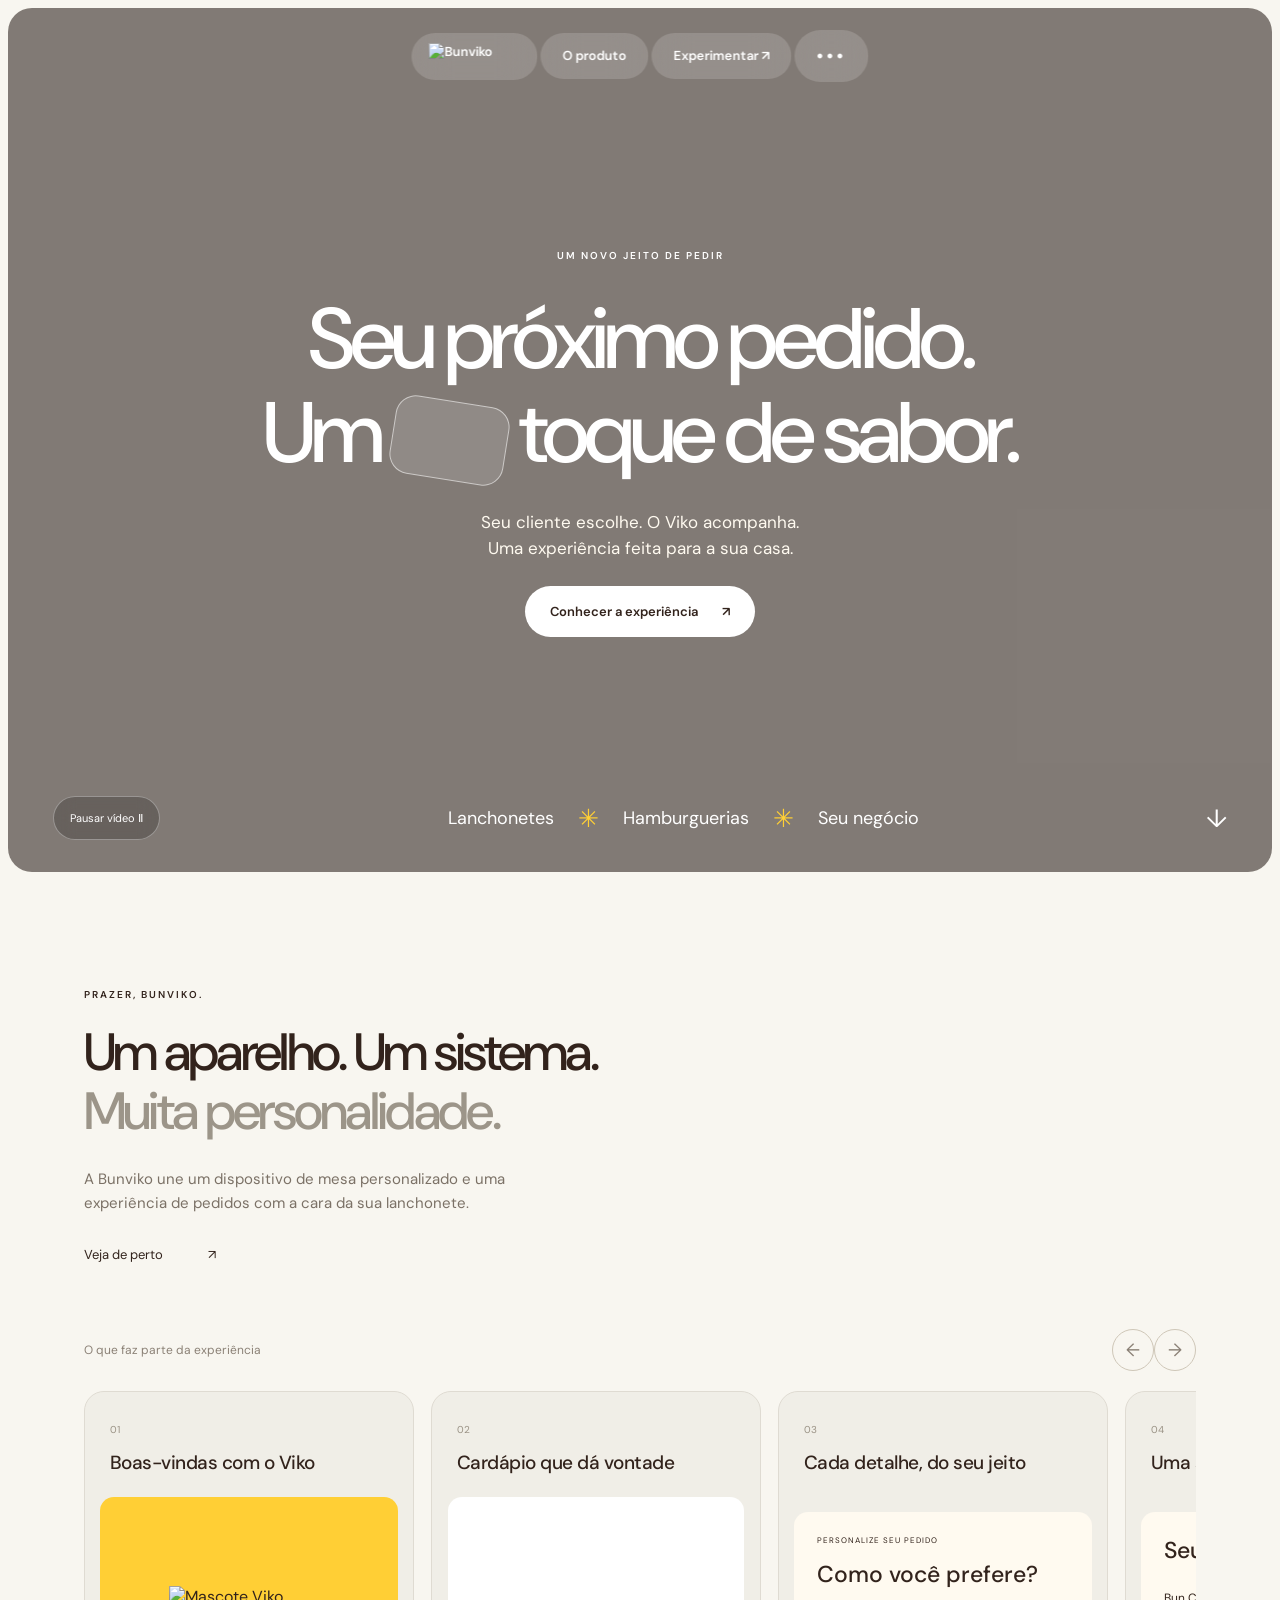
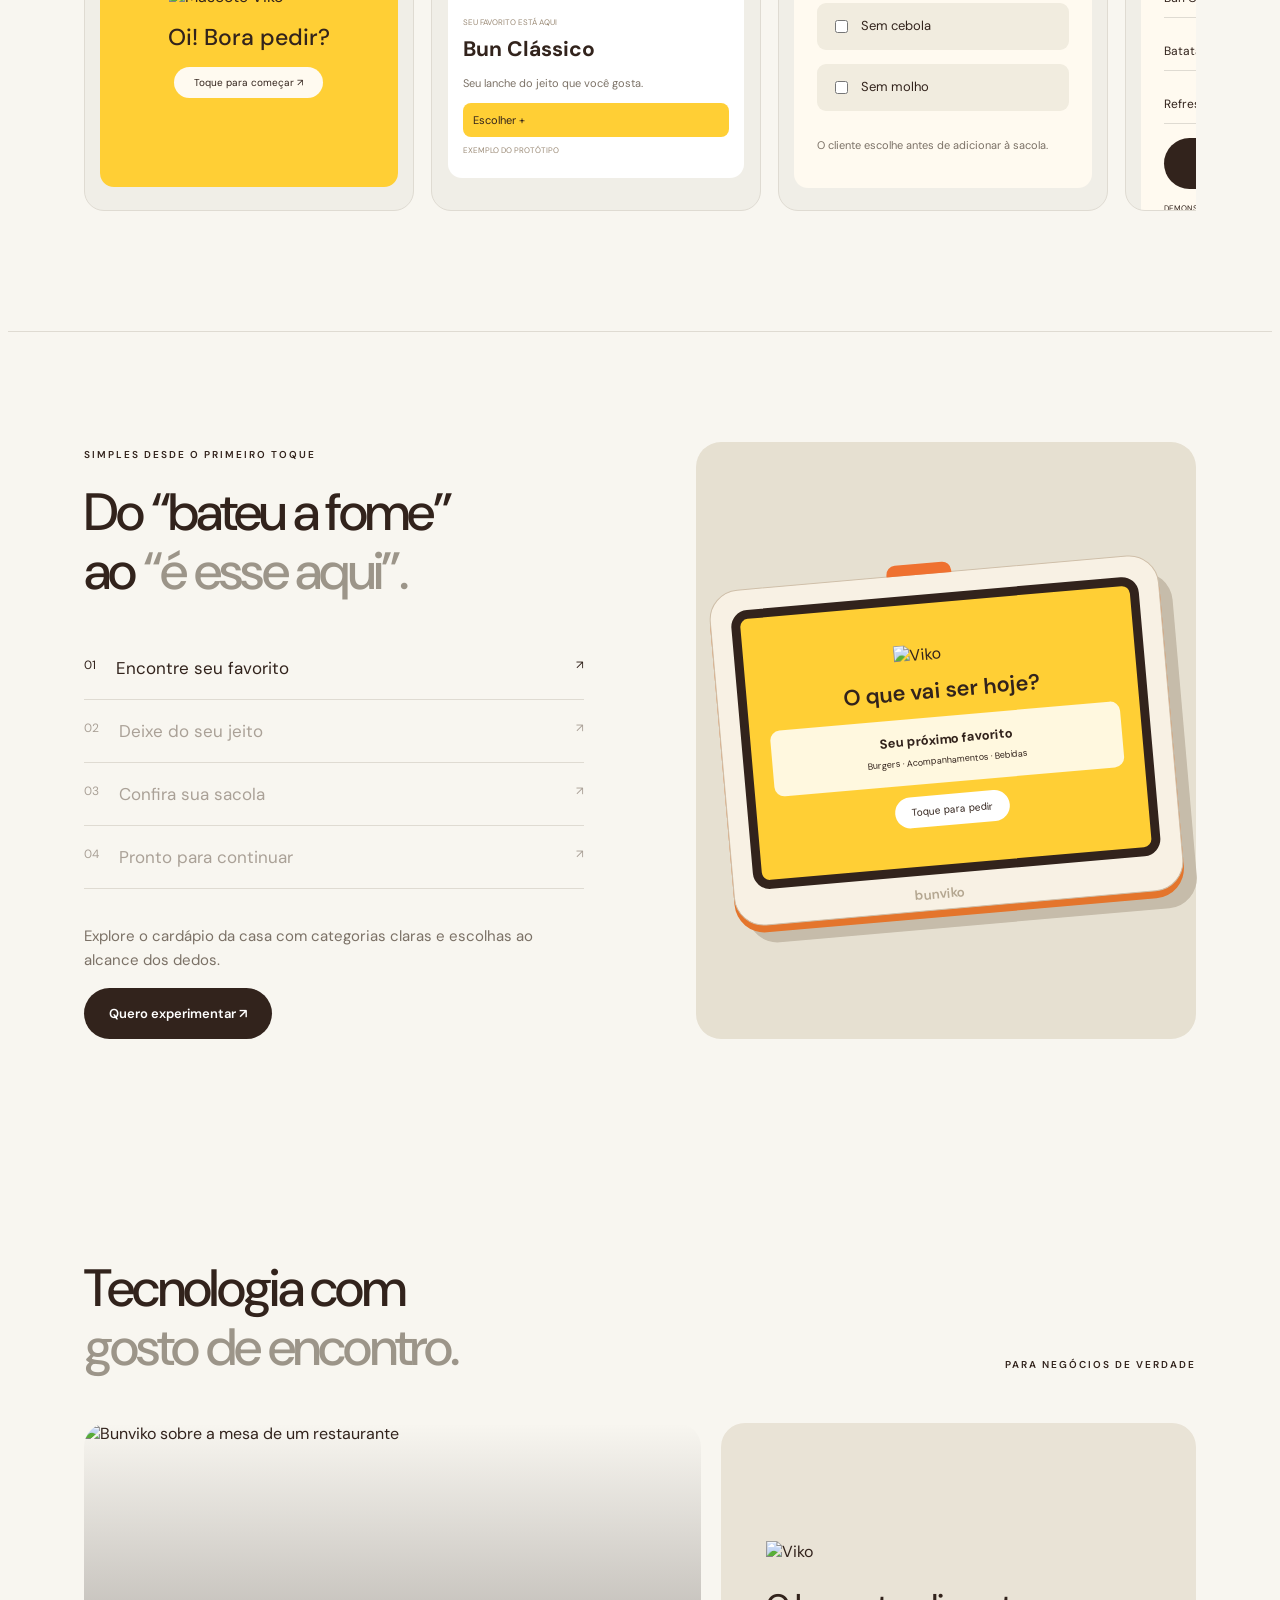
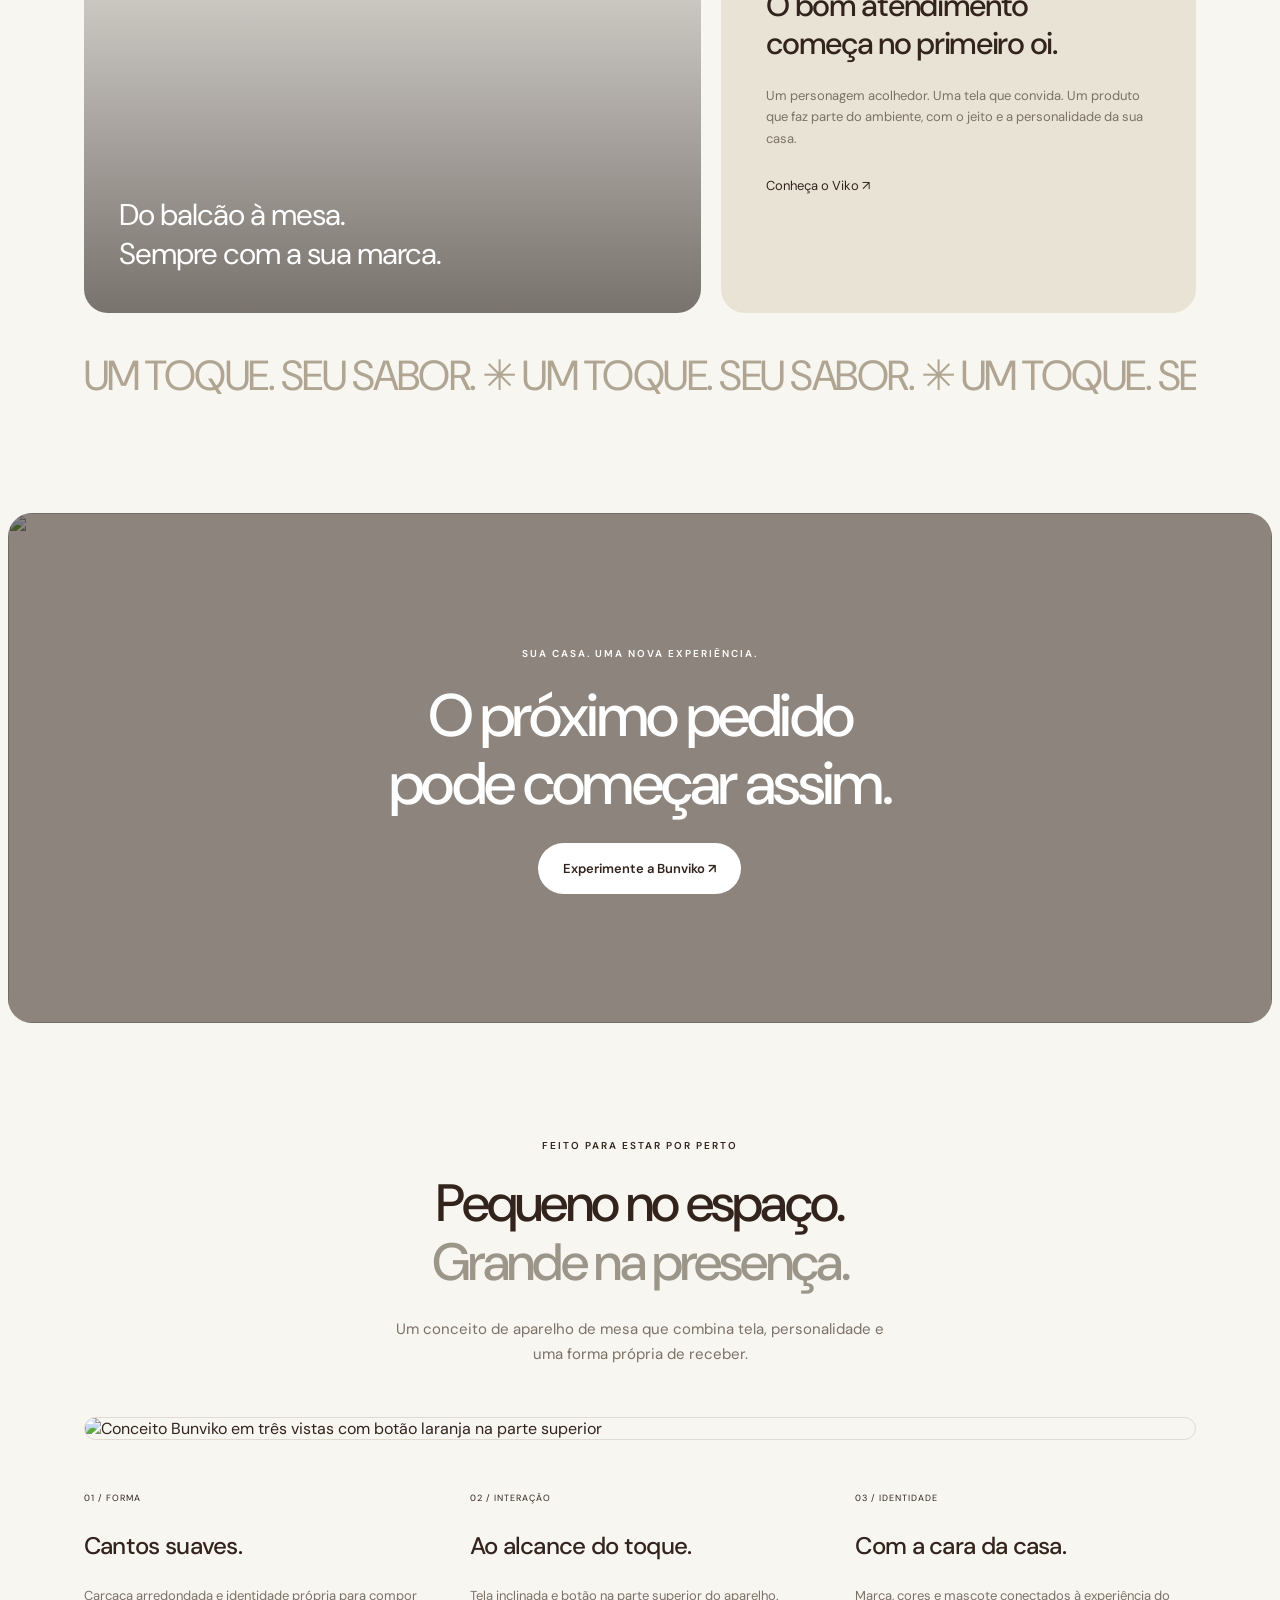
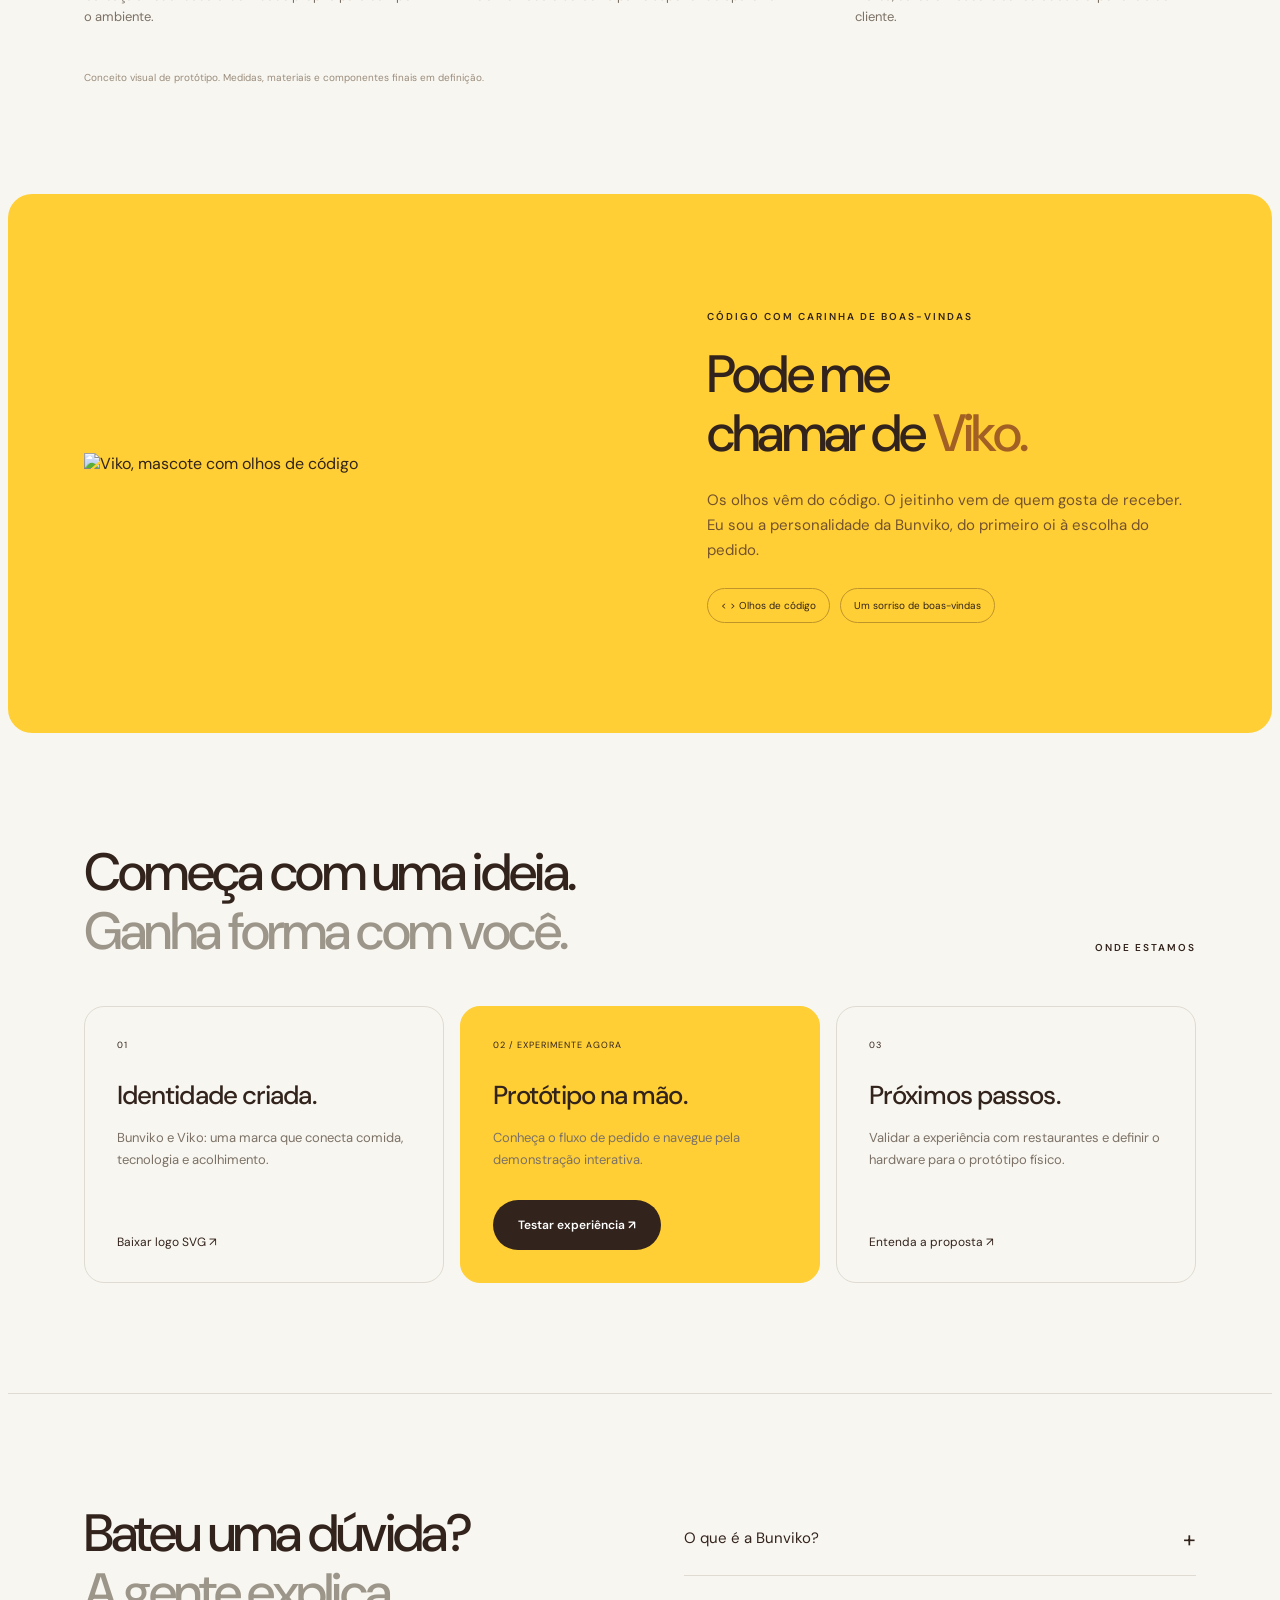
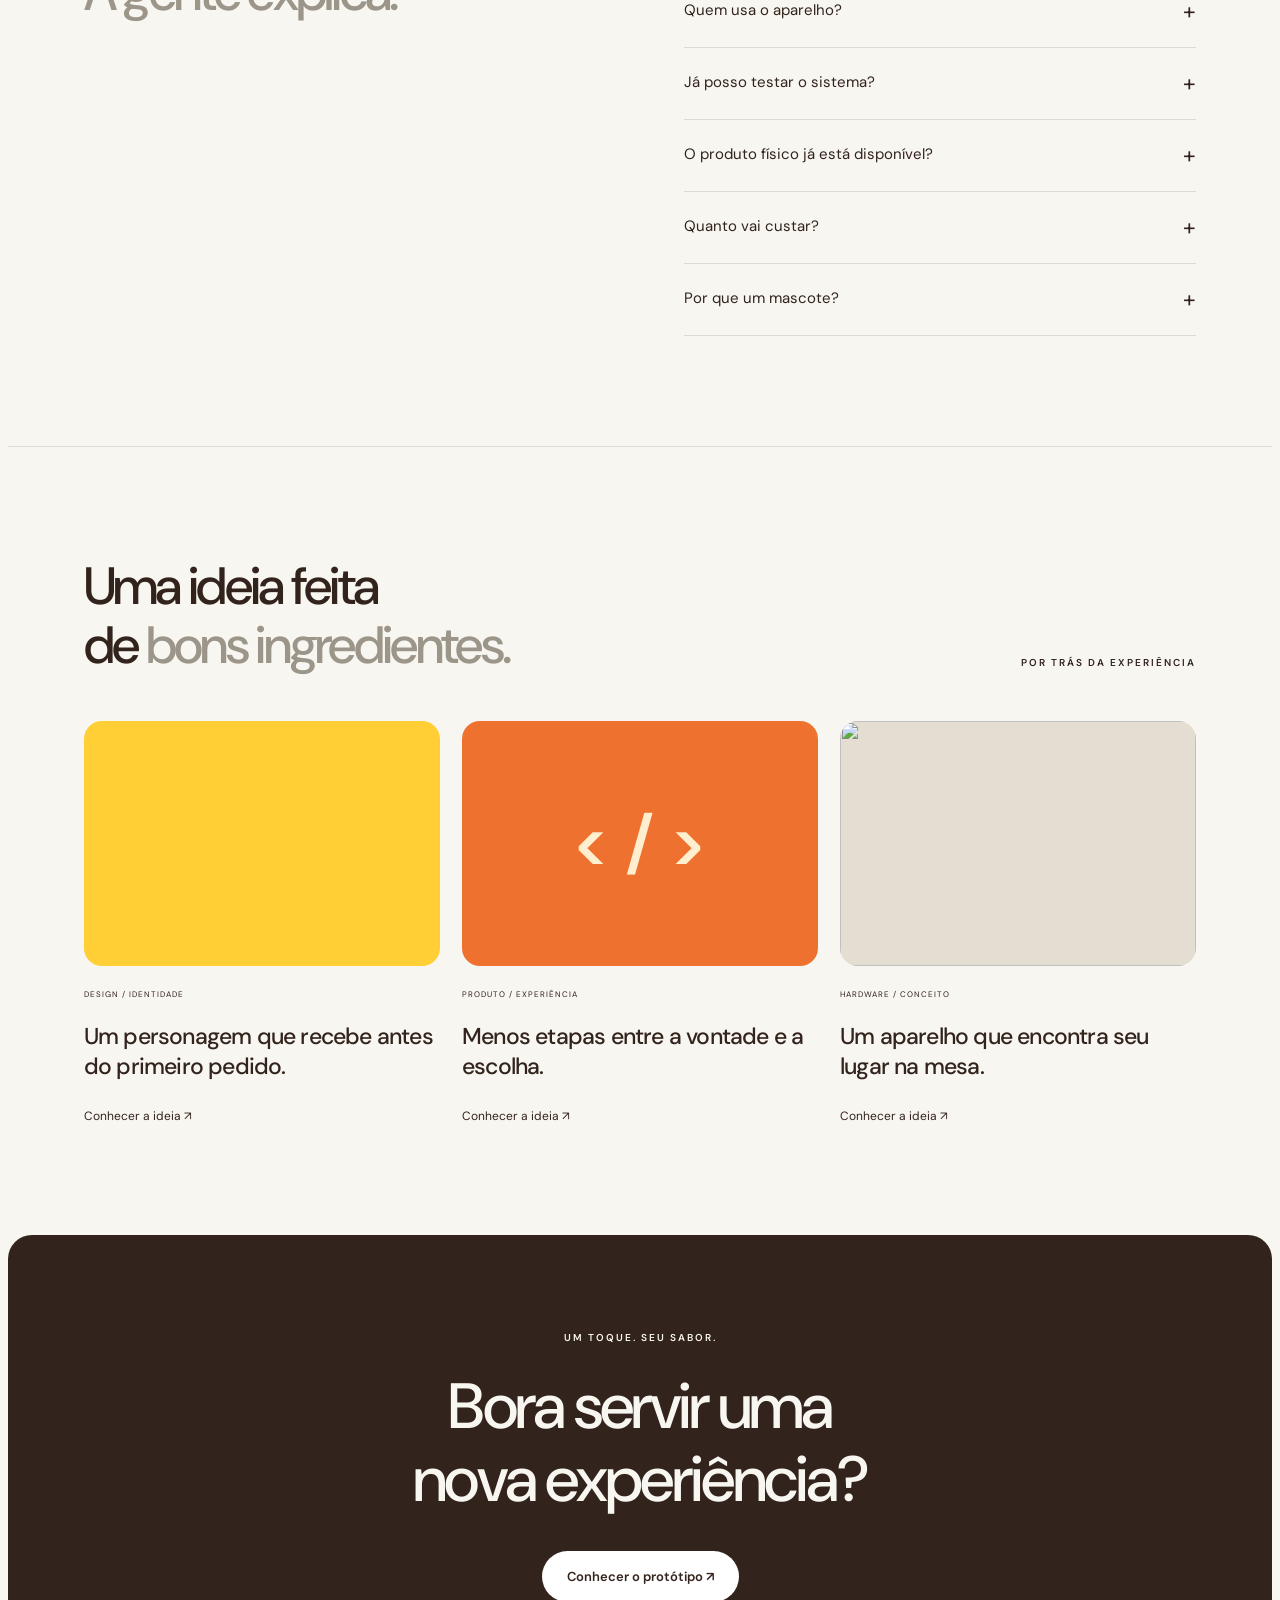
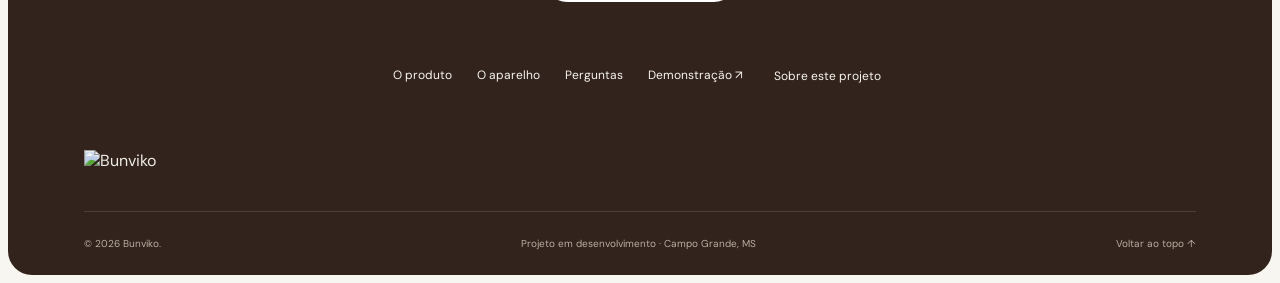
==== index.html @ 6620c69a "feat: publicar site Bunviko com demonstração e vídeo" ====
<!doctype html><html lang="pt-BR"><head><meta charset="utf-8"><meta name="viewport" content="width=device-width,initial-scale=1"><meta name="description" content="Conheça a Bunviko: um aparelho de autoatendimento com personalidade, pensado para lanchonetes e hamburguerias."><meta name="theme-color" content="#ffcf35"><title>Bunviko — Um toque. Seu sabor.</title><link rel="icon" href="assets/viko.svg" type="image/svg+xml"><link rel="stylesheet" href="style.css"><script defer src="script.js"></script></head><body>
<a class="skip" href="#produto">Ir ao conteúdo</a>
<nav class="nav" aria-label="Navegação principal"><a class="brand" href="#inicio"><img src="assets/logo-white.svg" alt="Bunviko"></a><a href="#produto">O produto</a><a href="demo.html">Experimentar ↗</a><button id="menu" aria-expanded="false" aria-controls="nav-more" aria-label="Mais seções">•••</button><div id="nav-more" hidden><a href="#como">Como funciona</a><a href="#modelo">O aparelho</a><a href="#perguntas">Perguntas</a></div></nav>
<main><section class="hero" id="inicio"><video id="hero-video" class="hero-bg" autoplay muted loop playsinline preload="auto" poster="assets/restaurant.webp" aria-label="Vídeo do aparelho Bunviko no restaurante"><source src="assets/bunviko-loop.mp4" type="video/mp4"></video><div class="veil"></div><div class="hero-content"><span class="kicker">UM NOVO JEITO DE PEDIR</span><h1>Seu próximo pedido.<br>Um <span class="inline-viko"><img src="assets/viko.svg" alt=""></span> toque de sabor.</h1><p>Seu cliente escolhe. O Viko acompanha.<br>Uma experiência feita para a sua casa.</p><a class="btn white" href="demo.html"><span>Conhecer a experiência</span><span>↗</span></a></div><div class="hero-footer"><button class="video-toggle" id="video-toggle" aria-controls="hero-video" aria-label="Pausar vídeo">Pausar vídeo Ⅱ</button><div>Lanchonetes <i>✳</i> Hamburguerias <i>✳</i> Seu negócio</div><a href="#produto" aria-label="Explorar produto">↓</a></div></section>
<section id="produto" class="features section"><div class="intro reveal"><span class="kicker">PRAZER, BUNVIKO.</span><h2>Um aparelho. Um sistema.<br><em>Muita personalidade.</em></h2><p>A Bunviko une um dispositivo de mesa personalizado e uma experiência de pedidos com a cara da sua lanchonete.</p><a class="text-link" href="#modelo">Veja de perto <span>↗</span></a></div><div class="carousel-controls"><span>O que faz parte da experiência</span><div><button data-slide="-1" aria-label="Recurso anterior">←</button><button data-slide="1" aria-label="Próximo recurso">→</button></div></div><div class="feature-track" id="feature-track">
<article class="feature-card"><header><span>01</span><h3>Boas-vindas com o Viko</h3></header><div class="viko-card"><img src="assets/viko.svg" alt="Mascote Viko"><b>Oi! Bora pedir?</b><span>Toque para começar ↗</span></div></article>
<article class="feature-card"><header><span>02</span><h3>Cardápio que dá vontade</h3></header><div class="mini-menu"><div class="mini-photo"></div><small>SEU FAVORITO ESTÁ AQUI</small><b>Bun Clássico</b><p>Seu lanche do jeito que você gosta.</p><span>Escolher +</span><small>EXEMPLO DO PROTÓTIPO</small></div></article>
<article class="feature-card"><header><span>03</span><h3>Cada detalhe, do seu jeito</h3></header><div class="customize"><span class="pill">PERSONALIZE SEU PEDIDO</span><b>Como você prefere?</b><label><input type="checkbox"> Sem cebola</label><label><input type="checkbox"> Sem molho</label><p>O cliente escolhe antes de adicionar à sacola.</p></div></article>
<article class="feature-card"><header><span>04</span><h3>Uma sacola bem organizada</h3></header><div class="customize"><b>Seu pedido</b><div class="order-line"><span>Bun Clássico</span><span>1×</span></div><div class="order-line"><span>Batata douradinha</span><span>1×</span></div><div class="order-line"><span>Refresco da casa</span><span>1×</span></div><a class="btn dark" href="demo.html">Montar meu pedido ↗</a><small>DEMONSTRAÇÃO INTERATIVA</small></div></article>
<article class="feature-card"><header><span>05</span><h3>Uma presença na sua mesa</h3></header><img class="product-card" src="assets/product.webp" alt="Frente, lateral e traseira do conceito Bunviko" loading="lazy"></article>
<article class="feature-card"><header><span>06</span><h3>Experimente no navegador</h3></header><div class="viko-card cream"><span class="code">&lt;/&gt;</span><b>Do conceito ao toque.</b><a class="btn dark" href="demo.html">Abrir demonstração ↗</a></div></article></div></section>
<section class="how section" id="como"><div class="how-copy reveal"><span class="kicker">SIMPLES DESDE O PRIMEIRO TOQUE</span><h2>Do “bateu a fome”<br>ao <em>“é esse aqui”.</em></h2><div class="steps" role="group" aria-label="Etapas do pedido"><button class="active" data-step="0">01 <span>Encontre seu favorito</span> ↗</button><button data-step="1">02 <span>Deixe do seu jeito</span> ↗</button><button data-step="2">03 <span>Confira sua sacola</span> ↗</button><button data-step="3">04 <span>Pronto para continuar</span> ↗</button></div><p id="step-description">Explore o cardápio da casa com categorias claras e escolhas ao alcance dos dedos.</p><a class="btn dark" href="demo.html">Quero experimentar ↗</a></div><div class="how-visual reveal"><div class="device"><i class="top-button"></i><div class="device-screen"><img src="assets/viko.svg" alt="Viko"><span id="device-label">O que vai ser hoje?</span><div class="device-choices"><b id="device-choice">Seu próximo favorito</b><span id="device-sub">Burgers · Acompanhamentos · Bebidas</span></div><a href="demo.html">Toque para pedir</a></div><small>bunviko</small></div></div></section>
<section class="story section"><div class="section-head reveal"><h2>Tecnologia com<br><em>gosto de encontro.</em></h2><span class="kicker">PARA NEGÓCIOS DE VERDADE</span></div><div class="story-grid"><div class="photo-tile reveal"><img src="assets/restaurant.webp" alt="Bunviko sobre a mesa de um restaurante" loading="lazy"><span>Do balcão à mesa.<br>Sempre com a sua marca.</span></div><div class="statement reveal"><img src="assets/viko.svg" alt="Viko"><h3>O bom atendimento<br>começa no primeiro oi.</h3><p>Um personagem acolhedor. Uma tela que convida. Um produto que faz parte do ambiente, com o jeito e a personalidade da sua casa.</p><a class="text-link" href="#viko">Conheça o Viko ↗</a></div></div><div class="ticker" aria-hidden="true"><div>UM TOQUE. SEU SABOR. ✳ UM TOQUE. SEU SABOR. ✳ UM TOQUE. SEU SABOR. ✳ UM TOQUE. SEU SABOR. ✳ </div></div></section>
<section class="image-cta"><img src="assets/restaurant.webp" alt="" loading="lazy"><div><span class="kicker">SUA CASA. UMA NOVA EXPERIÊNCIA.</span><h2>O próximo pedido<br>pode começar assim.</h2><a class="btn white" href="demo.html">Experimente a Bunviko ↗</a></div></section>
<section class="hardware section" id="modelo"><div class="center reveal"><span class="kicker">FEITO PARA ESTAR POR PERTO</span><h2>Pequeno no espaço.<br><em>Grande na presença.</em></h2><p>Um conceito de aparelho de mesa que combina tela, personalidade e uma forma própria de receber.</p></div><img class="prototype reveal" src="assets/product.webp" alt="Conceito Bunviko em três vistas com botão laranja na parte superior" loading="lazy"><div class="specs"><div><span>01 / FORMA</span><h3>Cantos suaves.</h3><p>Carcaça arredondada e identidade própria para compor o ambiente.</p></div><div><span>02 / INTERAÇÃO</span><h3>Ao alcance do toque.</h3><p>Tela inclinada e botão na parte superior do aparelho.</p></div><div><span>03 / IDENTIDADE</span><h3>Com a cara da casa.</h3><p>Marca, cores e mascote conectados à experiência do cliente.</p></div></div><small class="concept-note">Conceito visual de protótipo. Medidas, materiais e componentes finais em definição.</small></section>
<section class="viko-section section" id="viko"><div class="big-viko reveal"><img src="assets/viko.svg" alt="Viko, mascote com olhos de código"></div><div class="reveal"><span class="kicker">CÓDIGO COM CARINHA DE BOAS-VINDAS</span><h2>Pode me<br>chamar de <em>Viko.</em></h2><p>Os olhos vêm do código. O jeitinho vem de quem gosta de receber. Eu sou a personalidade da Bunviko, do primeiro oi à escolha do pedido.</p><div class="viko-tags"><span>&lt; &gt; Olhos de código</span><span>Um sorriso de boas-vindas</span></div></div></section>
<section class="stage section" id="prototipo"><div class="section-head reveal"><h2>Começa com uma ideia.<br><em>Ganha forma com você.</em></h2><span class="kicker">ONDE ESTAMOS</span></div><div class="stage-grid"><article><span>01</span><h3>Identidade criada.</h3><p>Bunviko e Viko: uma marca que conecta comida, tecnologia e acolhimento.</p><a href="assets/logo.svg" download>Baixar logo SVG ↗</a></article><article class="stage-highlight"><span>02 / EXPERIMENTE AGORA</span><h3>Protótipo na mão.</h3><p>Conheça o fluxo de pedido e navegue pela demonstração interativa.</p><a class="btn dark" href="demo.html">Testar experiência ↗</a></article><article><span>03</span><h3>Próximos passos.</h3><p>Validar a experiência com restaurantes e definir o hardware para o protótipo físico.</p><button class="text-link" data-info>Entenda a proposta ↗</button></article></div></section>
<section class="faq section" id="perguntas"><h2 class="reveal">Bateu uma dúvida?<br><em>A gente explica.</em></h2><div><details><summary>O que é a Bunviko?</summary><p>Um conceito de solução de autoatendimento para lanchonetes e hamburguerias, unindo um aparelho personalizado e um sistema para o cliente escolher e montar o pedido.</p></details><details><summary>Quem usa o aparelho?</summary><p>O cliente da lanchonete ou hamburgueria. A experiência começa nas boas-vindas e segue para a escolha e a personalização dos itens.</p></details><details><summary>Já posso testar o sistema?</summary><p>Sim. A demonstração no navegador permite explorar o cardápio ilustrativo, personalizar um burger e montar uma sacola. Ela não envia pedidos reais nem faz cobranças.</p><a href="demo.html">Abrir demonstração ↗</a></details><details><summary>O produto físico já está disponível?</summary><p>A Bunviko está na fase de conceito e protótipo. As imagens mostram a direção visual do aparelho; medidas, componentes e produção ainda serão definidos.</p></details><details><summary>Quanto vai custar?</summary><p>Os preços e o modelo comercial ainda estão em definição. Não há contratação ou pagamento disponível nesta versão de apresentação.</p></details><details><summary>Por que um mascote?</summary><p>O Viko dá personalidade à interface e ajuda a criar uma recepção simpática para o cliente, com olhos inspirados em símbolos de código.</p></details></div></section>
<section class="insights section"><div class="section-head"><h2>Uma ideia feita<br>de <em>bons ingredientes.</em></h2><span class="kicker">POR TRÁS DA EXPERIÊNCIA</span></div><div class="insight-grid"><button data-article="0"><div class="insight-art yellow"><img src="assets/viko.svg" alt=""></div><small>DESIGN / IDENTIDADE</small><h3>Um personagem que recebe antes do primeiro pedido.</h3><span>Conhecer a ideia ↗</span></button><button data-article="1"><div class="insight-art orange"><span>&lt; / &gt;</span></div><small>PRODUTO / EXPERIÊNCIA</small><h3>Menos etapas entre a vontade e a escolha.</h3><span>Conhecer a ideia ↗</span></button><button data-article="2"><div class="insight-art"><img src="assets/restaurant.webp" alt="" loading="lazy"></div><small>HARDWARE / CONCEITO</small><h3>Um aparelho que encontra seu lugar na mesa.</h3><span>Conhecer a ideia ↗</span></button></div></section>
<footer class="footer"><div class="footer-title"><span class="kicker">UM TOQUE. SEU SABOR.</span><h2>Bora servir uma<br>nova experiência?</h2><a class="btn white" href="demo.html">Conhecer o protótipo ↗</a></div><div class="footer-links"><a href="#produto">O produto</a><a href="#modelo">O aparelho</a><a href="#perguntas">Perguntas</a><a href="demo.html">Demonstração ↗</a><button data-info>Sobre este projeto</button></div><img class="footer-logo" src="assets/logo-white.svg" alt="Bunviko"><div class="footer-bottom"><span>© 2026 Bunviko.</span><span>Projeto em desenvolvimento · Campo Grande, MS</span><a href="#inicio">Voltar ao topo ↑</a></div></footer></main>
<dialog id="info-dialog"><button class="close" aria-label="Fechar">×</button><span class="kicker">BUNVIKO / POR DENTRO</span><h2 id="dialog-title">Uma ideia em desenvolvimento.</h2><p id="dialog-content">A Bunviko nasceu como um projeto de hackathon no Living Lab de Campo Grande. Estamos dando forma a uma experiência de autoatendimento com um aparelho personalizado e o mascote Viko. Esta página apresenta o conceito, e o sistema disponível é uma demonstração.</p><a class="btn dark" href="demo.html">Explorar protótipo ↗</a></dialog>
</body></html>
---- style.css ----
@import url('https://fonts.googleapis.com/css2?family=DM+Sans:wght@400;500;600;700&display=swap');
:root{--ink:#32231c;--paper:#f8f6f0;--yellow:#ffcf35;--orange:#ef7130;--red:#ce3b25;--line:#dfdbd2}*{box-sizing:border-box}html{scroll-behavior:smooth;scroll-padding-top:100px}body{margin:0;padding:8px;background:var(--paper);color:var(--ink);font-family:'DM Sans',Arial,sans-serif}button,a{-webkit-tap-highlight-color:transparent}a{color:inherit;text-decoration:none}button{font:inherit;color:inherit;cursor:pointer}img{display:block;max-width:100%}button:focus-visible,a:focus-visible,summary:focus-visible{outline:3px solid #df7229;outline-offset:5px}.skip{position:fixed;top:-90px;z-index:100;background:white;padding:15px}.skip:focus{top:10px}.nav{position:absolute;top:30px;left:50%;transform:translateX(-50%);z-index:10;display:flex;gap:3px;align-items:center;white-space:nowrap}.nav>a,.nav>button{color:white;background:#ffffff29;backdrop-filter:blur(18px);padding:14px 22px;border:0;border-radius:40px;font-size:13px;font-weight:600;min-height:46px}.nav .brand{padding:10px 17px}.brand img{width:92px;height:27px;object-fit:contain}.nav>button{font-size:18px;letter-spacing:3px}.nav #nav-more{position:absolute;top:60px;right:0;background:var(--paper);border-radius:16px;padding:10px;min-width:190px;box-shadow:0 8px 30px #0002}.nav #nav-more a{display:block;padding:13px;border-radius:8px}.nav #nav-more a:hover{background:#eee6d6}.hero{height:max(720px,96svh);max-height:1000px;border-radius:24px;position:relative;overflow:hidden;color:white;display:grid;place-items:center}.hero-bg,.veil{position:absolute;inset:0;width:100%;height:100%;object-fit:cover}.hero-bg{object-position:50% 55%;animation:zoom 14s ease-out both}.veil{background:#1b100b6b}.hero-content{position:relative;text-align:center;padding:80px 20px}.kicker{font-size:10px;letter-spacing:2px;font-weight:600}.hero h1{font-size:clamp(48px,6.7vw,100px);font-weight:500;line-height:1.1;letter-spacing:-5px;margin:28px 0}.inline-viko{display:inline-flex;vertical-align:middle;width:115px;height:79px;background:#ffffff20;border:1px solid #ffffff88;border-radius:20px;transform:rotate(9deg);padding:4px;animation:float 6s ease-in-out infinite}.inline-viko img{width:100%}.hero p{font-size:17px;line-height:1.5;margin:30px 0 25px}.btn{display:inline-flex;align-items:center;justify-content:center;gap:24px;padding:17px 25px;min-height:50px;border:0;border-radius:30px;font-size:13px;font-weight:600;transition:transform .25s,background .25s}.btn:hover{transform:translateY(-3px)}.white{background:white;color:var(--ink)}.dark{background:var(--ink);color:white}.hero-footer{position:absolute;left:45px;right:45px;bottom:32px;display:flex;justify-content:space-between;align-items:center;gap:25px}.hero-footer>span{font-size:9px;letter-spacing:1.5px}.hero-footer>div{display:flex;gap:24px;align-items:center;font-size:18px}.hero-footer i{font-size:25px;color:var(--yellow);font-style:normal}.hero-footer>a{font-size:25px}.section{padding:110px 6%;max-width:1600px;margin:auto}h2{font-size:clamp(35px,4.1vw,64px);font-weight:500;line-height:1.13;letter-spacing:-2.7px;margin:20px 0 25px}h2 em{font-style:normal;color:#9c9589}p{line-height:1.65;color:#7b7166;font-size:15px}h3{font-weight:500}button.text-link{border:0;background:transparent;padding:0}.text-link{font-size:13px;display:inline-flex;gap:45px;align-items:center;margin-top:15px}.intro{max-width:760px}.intro p{max-width:460px}.carousel-controls{display:flex;justify-content:space-between;align-items:center;margin:65px 0 20px;font-size:12px;color:#8b8176}.carousel-controls button{background:none;border:1px solid #cfc7b8;width:42px;height:42px;border-radius:50%;font-size:18px}.feature-track{display:flex;gap:17px;overflow:auto;scroll-snap-type:x mandatory;scrollbar-width:none;padding-bottom:10px}.feature-card{flex:0 0 330px;height:420px;border:1px solid var(--line);border-radius:20px;overflow:hidden;background:#f0eee7;scroll-snap-align:start}.feature-card header{padding:25px 25px 10px}.feature-card header>span{font-size:10px;color:#999184}.feature-card h3{font-size:19px;letter-spacing:-.5px;margin:12px 0}.viko-card{height:290px;background:var(--yellow);margin:0 15px;border-radius:14px;display:flex;flex-direction:column;align-items:center;justify-content:center;gap:15px}.viko-card img{width:160px;animation:float 5s infinite}.viko-card b{font-size:23px;font-weight:500}.viko-card>span:not(.code){font-size:10px;background:#fffaf0;border-radius:30px;padding:9px 20px}.cream{background:#e6dfd0}.code{font-size:70px}.mini-menu{padding:15px;margin:0 16px;background:#fff;border-radius:14px}.mini-photo{height:95px;background:url('assets/restaurant.webp') 100% 55%/280%;border-radius:10px;margin-bottom:10px}.mini-menu small{font-size:8px;display:block;margin:8px 0;color:#9c8c78}.mini-menu b{font-size:21px}.mini-menu p{font-size:11px}.mini-menu>span{font-size:11px;display:block;background:var(--yellow);padding:10px;border-radius:8px}.customize{margin:15px;background:#fffaf0;border-radius:14px;padding:23px;display:flex;flex-direction:column;gap:14px}.customize b{font-size:23px;font-weight:500}.customize label{font-size:13px;padding:14px;background:#f1ecdf;border-radius:9px;display:flex;gap:10px}.customize input{accent-color:var(--orange)}.customize p{font-size:11px}.pill{font-size:8px;letter-spacing:1px}.customize small{font-size:8px}.order-line{display:flex;justify-content:space-between;border-bottom:1px solid var(--line);padding:11px 0;font-size:12px}.product-card{height:290px;object-fit:cover;object-position:25% 45%}.how{display:grid;grid-template-columns:1fr 1fr;gap:10%;border-top:1px solid var(--line)}.steps{display:flex;flex-direction:column;margin:35px 0}.steps button{border:0;border-bottom:1px solid var(--line);background:none;text-align:left;padding:20px 0;font-size:12px;display:flex;gap:20px;color:#aaa197}.steps button span{flex:1;font-size:17px}.steps button.active{color:var(--ink)}.how-visual{display:grid;place-items:center;background:#e6e0d1;border-radius:25px;padding:45px 25px}.device{position:relative;background:#f8f1e4;border-radius:30px;padding:20px 20px 35px;border:1px solid #cfbfa9;box-shadow:0 7px #e4752c,12px 18px 0 #c6bcaa;width:100%;transform:rotate(-5deg);transition:transform .6s}.how-visual:hover .device{transform:rotate(0)}.top-button{position:absolute;width:65px;height:11px;top:-11px;left:40%;background:var(--orange);border-radius:9px 9px 0 0}.device-screen{background:var(--yellow);border:9px solid var(--ink);border-radius:17px;min-height:280px;display:flex;flex-direction:column;align-items:center;justify-content:center;padding:20px;gap:12px}.device-screen>img{width:90px}.device-screen>span{font-size:22px;font-weight:600}.device-choices{background:#fff8df;border-radius:10px;padding:14px;text-align:center;width:100%}.device-choices b{display:block;font-size:13px}.device-choices span{font-size:9px}.device-screen>a{background:white;border-radius:30px;padding:9px 17px;font-size:10px}.device>small{position:absolute;bottom:7px;left:40%;color:#b4a791;font-weight:600}.section-head{display:flex;justify-content:space-between;align-items:flex-end;gap:25px;margin-bottom:45px}.section-head h2{margin:0}.section-head>.kicker{padding-bottom:7px}.story-grid{display:grid;grid-template-columns:1.3fr 1fr;gap:20px}.photo-tile{position:relative;min-height:490px;border-radius:24px;overflow:hidden}.photo-tile img{width:100%;height:100%;object-fit:cover;position:absolute}.photo-tile:after{content:'';position:absolute;inset:0;background:linear-gradient(transparent,#170d0990)}.photo-tile>span{position:absolute;bottom:40px;left:35px;color:white;z-index:1;font-size:30px;letter-spacing:-1px}.statement{background:#e9e3d6;border-radius:24px;padding:45px;display:flex;flex-direction:column;justify-content:center}.statement img{width:100px}.statement h3{font-size:31px;letter-spacing:-1.3px;line-height:1.2;margin:25px 0 10px}.statement p{font-size:13px}.ticker{overflow:hidden;margin-top:35px}.ticker>div{width:max-content;white-space:nowrap;font-size:42px;letter-spacing:-1.5px;color:#afa592;animation:marquee 28s linear infinite}.image-cta{height:510px;border-radius:24px;overflow:hidden;position:relative;display:grid;place-items:center;text-align:center;color:white}.image-cta>img{position:absolute;inset:0;width:100%;height:100%;object-fit:cover;object-position:center 55%}.image-cta:after{content:'';position:absolute;inset:0;background:#23140c80}.image-cta>div{z-index:1}.image-cta h2{font-size:60px}.center{text-align:center;max-width:800px;margin:auto}.center p{max-width:510px;margin:0 auto 40px}.prototype{width:100%;border-radius:23px;border:1px solid var(--line);margin-top:50px}.specs{display:grid;grid-template-columns:repeat(3,1fr);gap:45px;margin-top:45px}.specs span{font-size:9px;letter-spacing:1px}.specs h3{font-size:24px;letter-spacing:-.7px}.specs p{font-size:13px}.concept-note{display:block;margin-top:30px;color:#998c7c;font-size:10px}.viko-section{display:grid;grid-template-columns:1fr 1fr;align-items:center;gap:12%;background:var(--yellow);max-width:none;border-radius:24px}.big-viko img{width:100%;animation:float 6s ease-in-out infinite}.viko-section h2 em{color:#a36024}.viko-section p{color:#74522d}.viko-tags{display:flex;gap:10px;flex-wrap:wrap;margin-top:25px}.viko-tags span{font-size:10px;border:1px solid #bf942b;padding:10px 13px;border-radius:30px}.stage-grid{display:grid;grid-template-columns:repeat(3,1fr);gap:16px}.stage-grid article{padding:32px;border:1px solid var(--line);border-radius:20px;display:flex;flex-direction:column;align-items:flex-start;gap:15px}.stage-grid article>span{font-size:9px;letter-spacing:1px}.stage-grid h3{font-size:26px;letter-spacing:-.9px;margin:12px 0 0}.stage-grid p{font-size:13px;margin:0 0 15px}.stage-grid a,.stage-grid button{margin-top:auto;font-size:12px}.stage-grid .stage-highlight{background:var(--yellow);border-color:var(--yellow)}.faq{display:grid;grid-template-columns:1fr 1fr;gap:8%;border-top:1px solid var(--line)}.faq h2{margin:0}.faq details{border-bottom:1px solid var(--line);padding:24px 0}.faq summary{list-style:none;cursor:pointer;font-size:15px;display:flex;justify-content:space-between;gap:20px}.faq summary:after{content:'+';font-size:23px;line-height:1}.faq details[open] summary:after{content:'−'}.faq details p{font-size:13px}.faq details a{font-size:12px;text-decoration:underline}.insights{border-top:1px solid var(--line)}.insight-grid{display:grid;grid-template-columns:repeat(3,1fr);gap:22px}.insight-grid button{border:0;background:none;text-align:left;padding:0}.insight-art{height:245px;overflow:hidden;border-radius:18px;display:grid;place-items:center;background:#e3ded1}.insight-art.yellow{background:var(--yellow)}.insight-art.orange{background:var(--orange)}.insight-art.yellow img{width:180px}.insight-art>span{font-size:70px;font-weight:600;color:#ffefcf}.insight-art:not(.yellow)>img{width:100%;height:100%;object-fit:cover}.insight-grid small{font-size:8px;letter-spacing:1px;display:block;margin-top:23px}.insight-grid h3{font-size:23px;line-height:1.3;letter-spacing:-.8px}.insight-grid button>span{font-size:12px}.footer{background:var(--ink);color:var(--paper);border-radius:24px;padding:90px 6% 25px}.footer-title{text-align:center}.footer-title h2{font-size:64px;margin:25px 0 35px}.footer-links{display:flex;justify-content:center;gap:25px;margin:65px 0;font-size:12px;flex-wrap:wrap}.footer-links button{border:0;background:none;color:inherit;font-size:12px}.footer-logo{width:100%;max-height:260px;object-fit:contain;opacity:.95}.footer-bottom{display:flex;justify-content:space-between;gap:20px;flex-wrap:wrap;font-size:10px;border-top:1px solid #ffffff20;margin-top:40px;padding-top:25px;color:#b9afa2}dialog{border:0;border-radius:24px;background:var(--paper);color:var(--ink);padding:50px;max-width:600px;width:90%}dialog::backdrop{background:#21150db0;backdrop-filter:blur(8px)}dialog h2{font-size:35px}.close{position:absolute;top:12px;right:15px;border:0;background:none;font-size:30px;min-width:44px;min-height:44px}.reveal{opacity:1}.js-motion .reveal{opacity:0;transform:translateY(30px);transition:opacity .8s,transform .8s}.js-motion .reveal.visible{opacity:1;transform:none}@keyframes zoom{from{transform:scale(1.08)}to{transform:scale(1)}}@keyframes float{50%{transform:translateY(-9px) rotate(-3deg)}}@keyframes marquee{to{transform:translateX(-50%)}}@media(max-width:800px){.hero{min-height:720px}.hero h1{font-size:58px;letter-spacing:-3px}.hero-footer{left:25px;right:25px}.hero-footer>span{display:none}.hero-footer>div{font-size:13px;gap:12px}.section{padding:75px 5%}.how,.viko-section,.faq{grid-template-columns:1fr;gap:40px}.section-head{display:block}.section-head>.kicker{display:block;margin-top:22px}.story-grid{grid-template-columns:1fr}.statement{padding:35px}.photo-tile{min-height:400px}.specs{gap:22px}.stage-grid{grid-template-columns:1fr}.stage-grid article{min-height:250px}.insight-grid{gap:14px}.insight-art{height:170px}.insight-grid h3{font-size:19px}.big-viko img{max-width:290px;margin:auto}.viko-section h2{margin-top:15px}.image-cta h2,.footer-title h2{font-size:45px}.footer-logo{height:auto}.footer-bottom{line-height:1.6}h2{font-size:43px}.inline-viko{width:80px;height:65px}}@media(max-width:500px){body{padding:5px}.nav{top:23px;gap:2px}.nav>a,.nav>button{font-size:11px;padding:12px 14px}.brand img{width:78px}.nav .brand{padding:10px 12px}.hero{min-height:700px;height:92svh;border-radius:20px}.hero-content{padding:100px 16px 75px}.hero h1{font-size:43px;letter-spacing:-2.4px;line-height:1.18}.inline-viko{width:65px;height:52px;border-radius:12px}.hero p{font-size:14px}.hero .kicker{font-size:8px}.hero-bg{object-position:40% 50%}.hero-footer{left:20px;right:20px;bottom:25px}.hero-footer>div{font-size:11px;gap:8px}.hero-footer i{font-size:18px}.section{padding:65px 6%}h2{font-size:36px;letter-spacing:-1.6px}.feature-card{flex-basis:285px}.carousel-controls{margin-top:40px}.how-visual{padding:45px 20px}.device-screen>span{font-size:20px}.device-screen{min-height:260px}.specs{grid-template-columns:1fr;gap:8px}.specs h3{margin:14px 0}.specs>div{border-bottom:1px solid var(--line);padding:15px 0}.photo-tile{min-height:320px}.photo-tile>span{font-size:25px;left:25px;bottom:25px}.image-cta{height:400px}.image-cta h2{font-size:36px}.insight-grid{grid-template-columns:1fr;gap:35px}.insight-art{height:230px}.insight-grid h3{font-size:24px}.footer{padding:70px 7% 25px}.footer-title h2{font-size:38px}.footer-links{gap:20px;margin:40px 0}.footer-bottom{flex-direction:column;gap:12px}.ticker>div{font-size:33px}dialog{padding:40px 25px}.how-copy>p{min-height:75px}}@media(prefers-reduced-motion:reduce){html{scroll-behavior:auto}*,*:before,*:after{animation:none!important;transition:none!important}.js-motion .reveal{opacity:1;transform:none}}
.hero p{color:#fffaf0}.hero-bg{filter:blur(2px)}.veil{background:#1b100b88}
.nav{width:max-content;max-width:calc(100% - 20px)}.nav>a,.nav>button{flex-shrink:0}@media(max-width:500px){.nav>a,.nav>button{padding-left:11px;padding-right:11px}.nav .brand{padding:10px}.brand img{width:71px}}
video.hero-bg{filter:none;animation:none}.video-toggle{border:1px solid #ffffff55;border-radius:30px;background:#0003;color:white;min-height:44px;padding:10px 16px;font-size:11px;backdrop-filter:blur(10px)}@media(max-width:600px){.hero-footer{flex-wrap:wrap}.video-toggle{font-size:10px;padding:8px 12px}.hero-footer>div{order:3;width:100%;justify-content:center}}
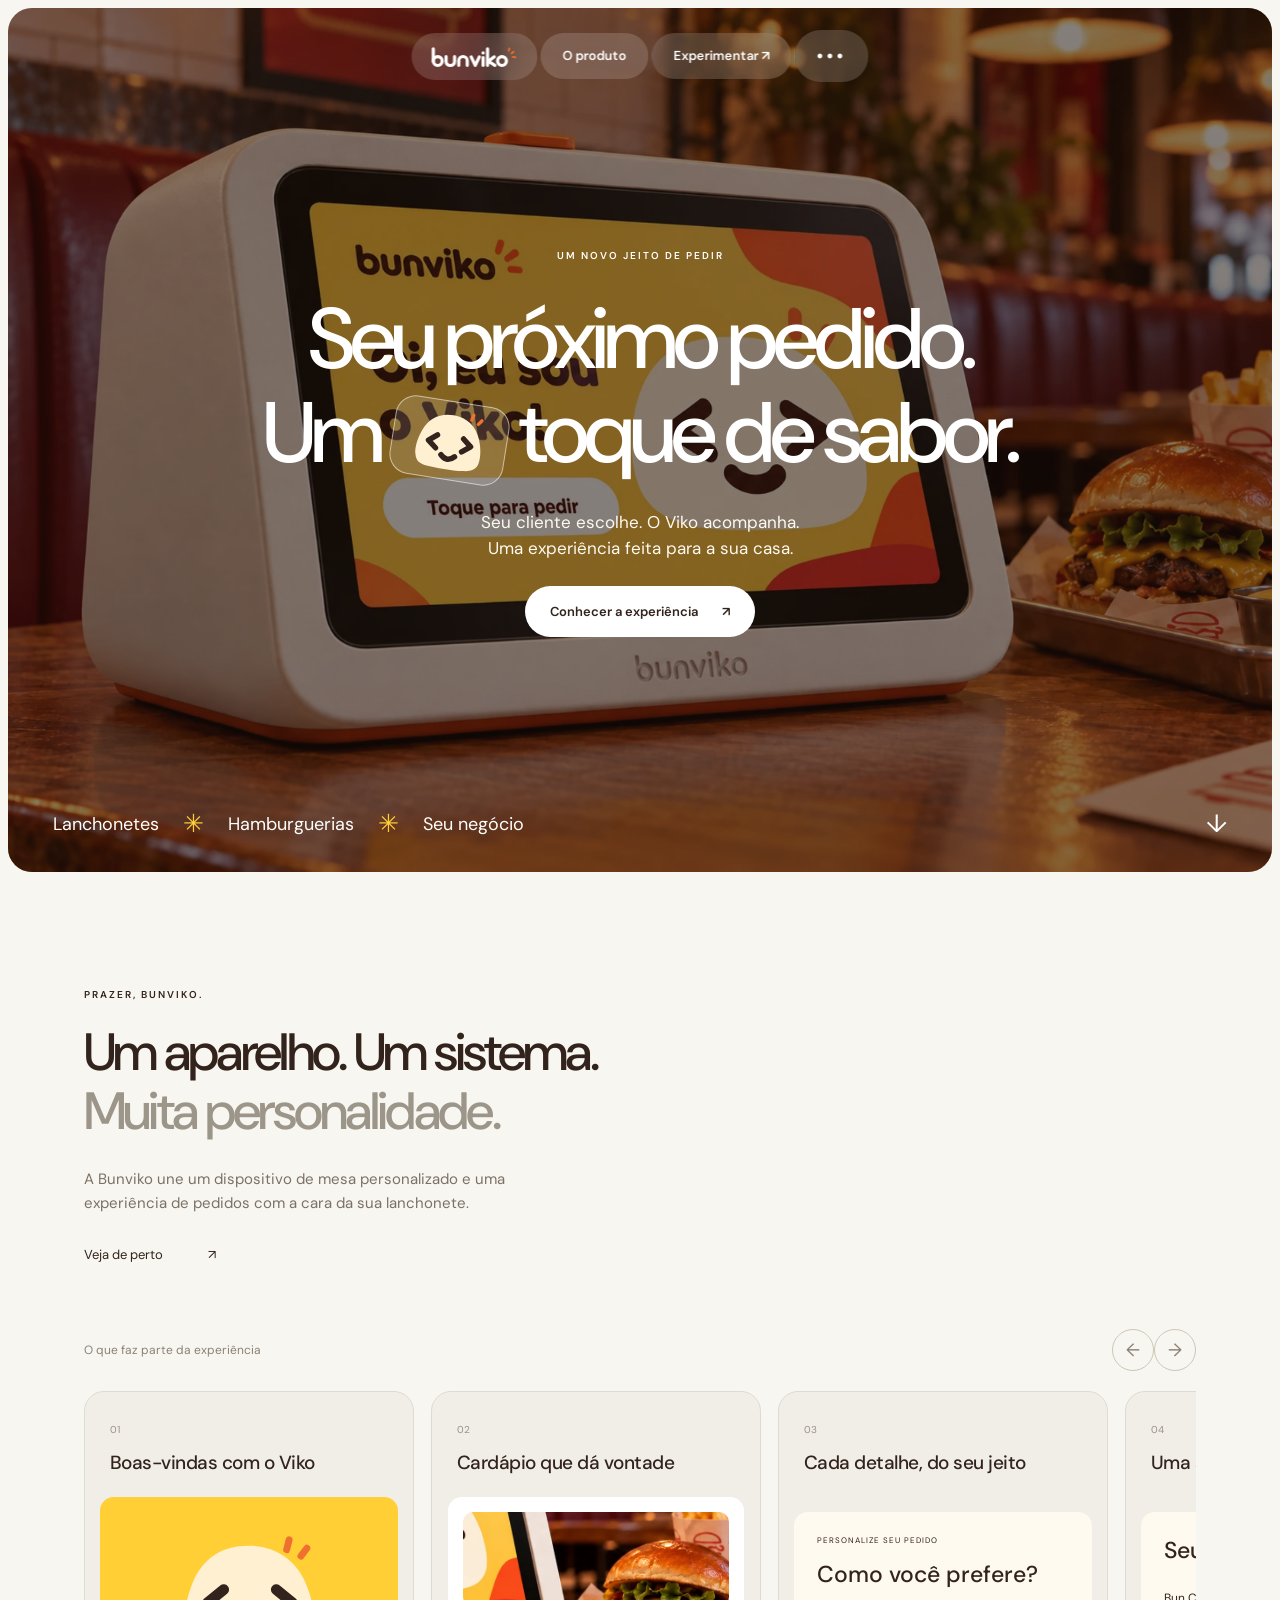
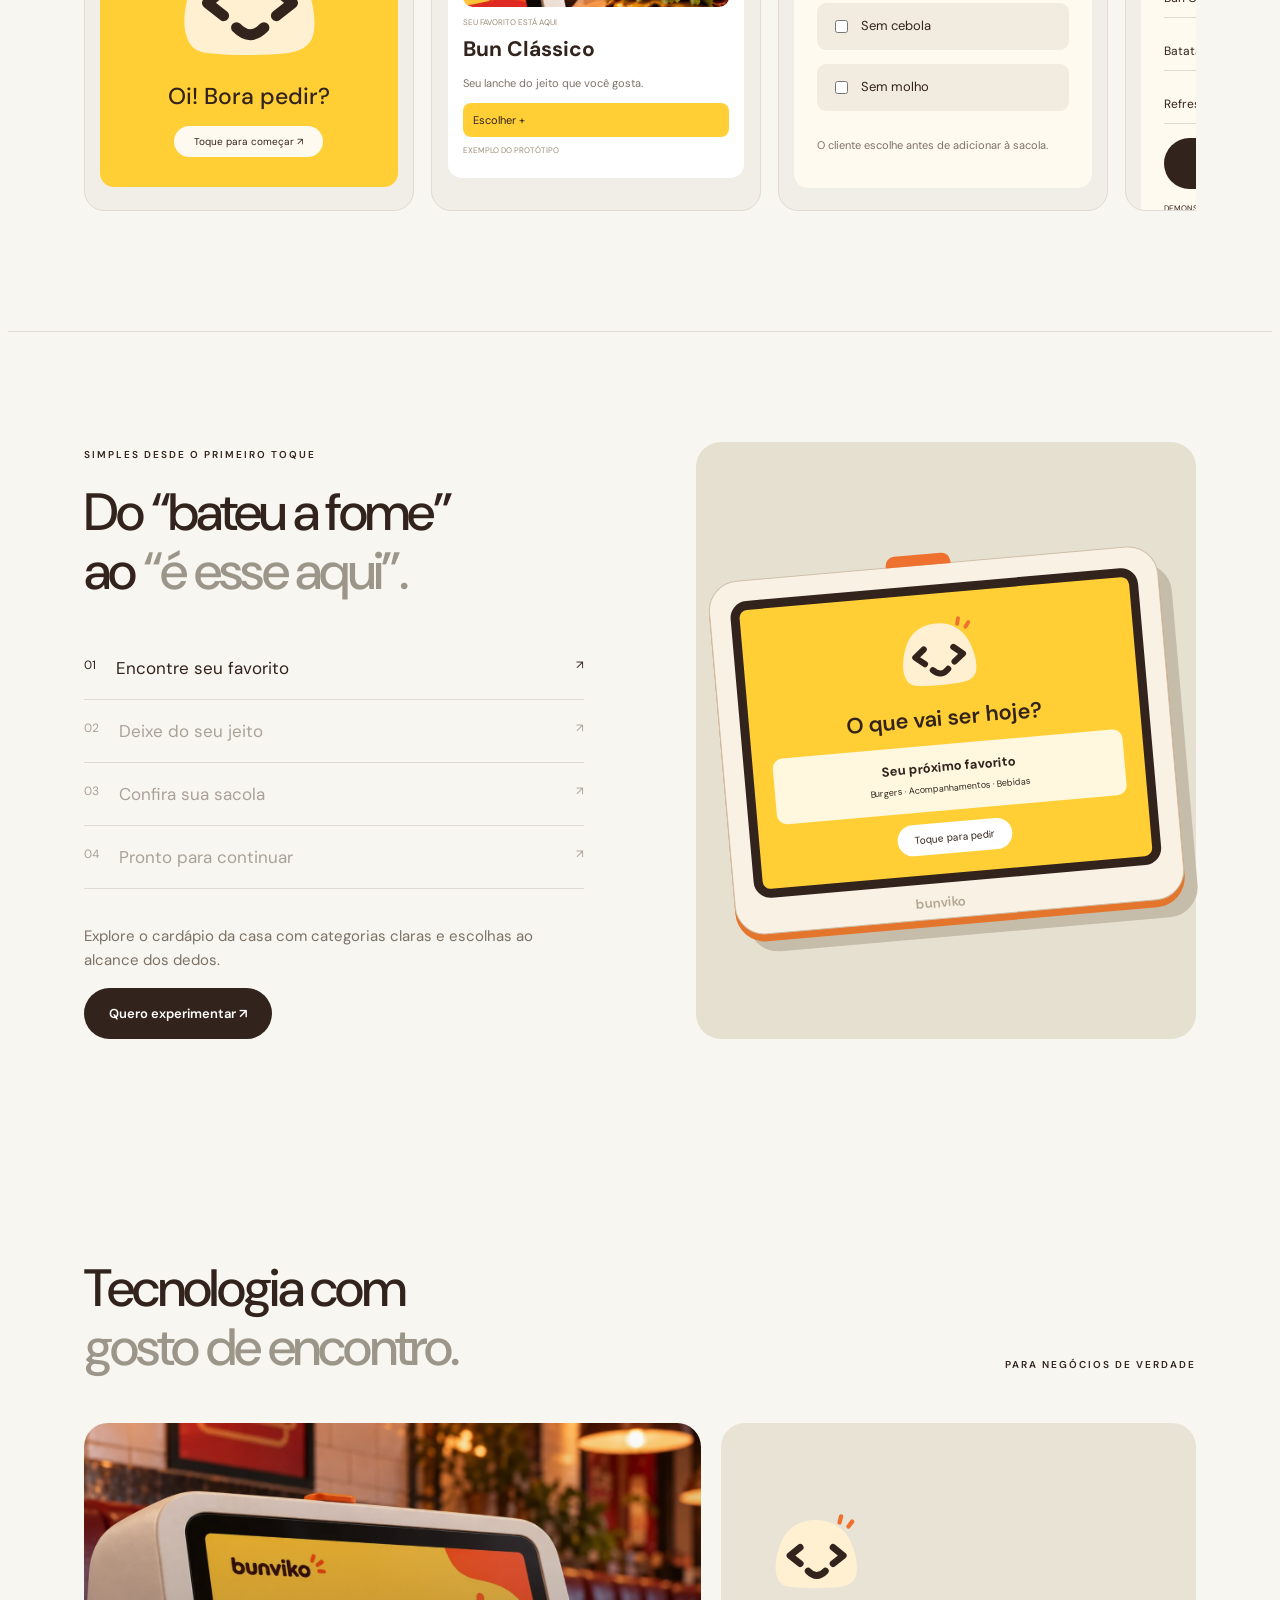
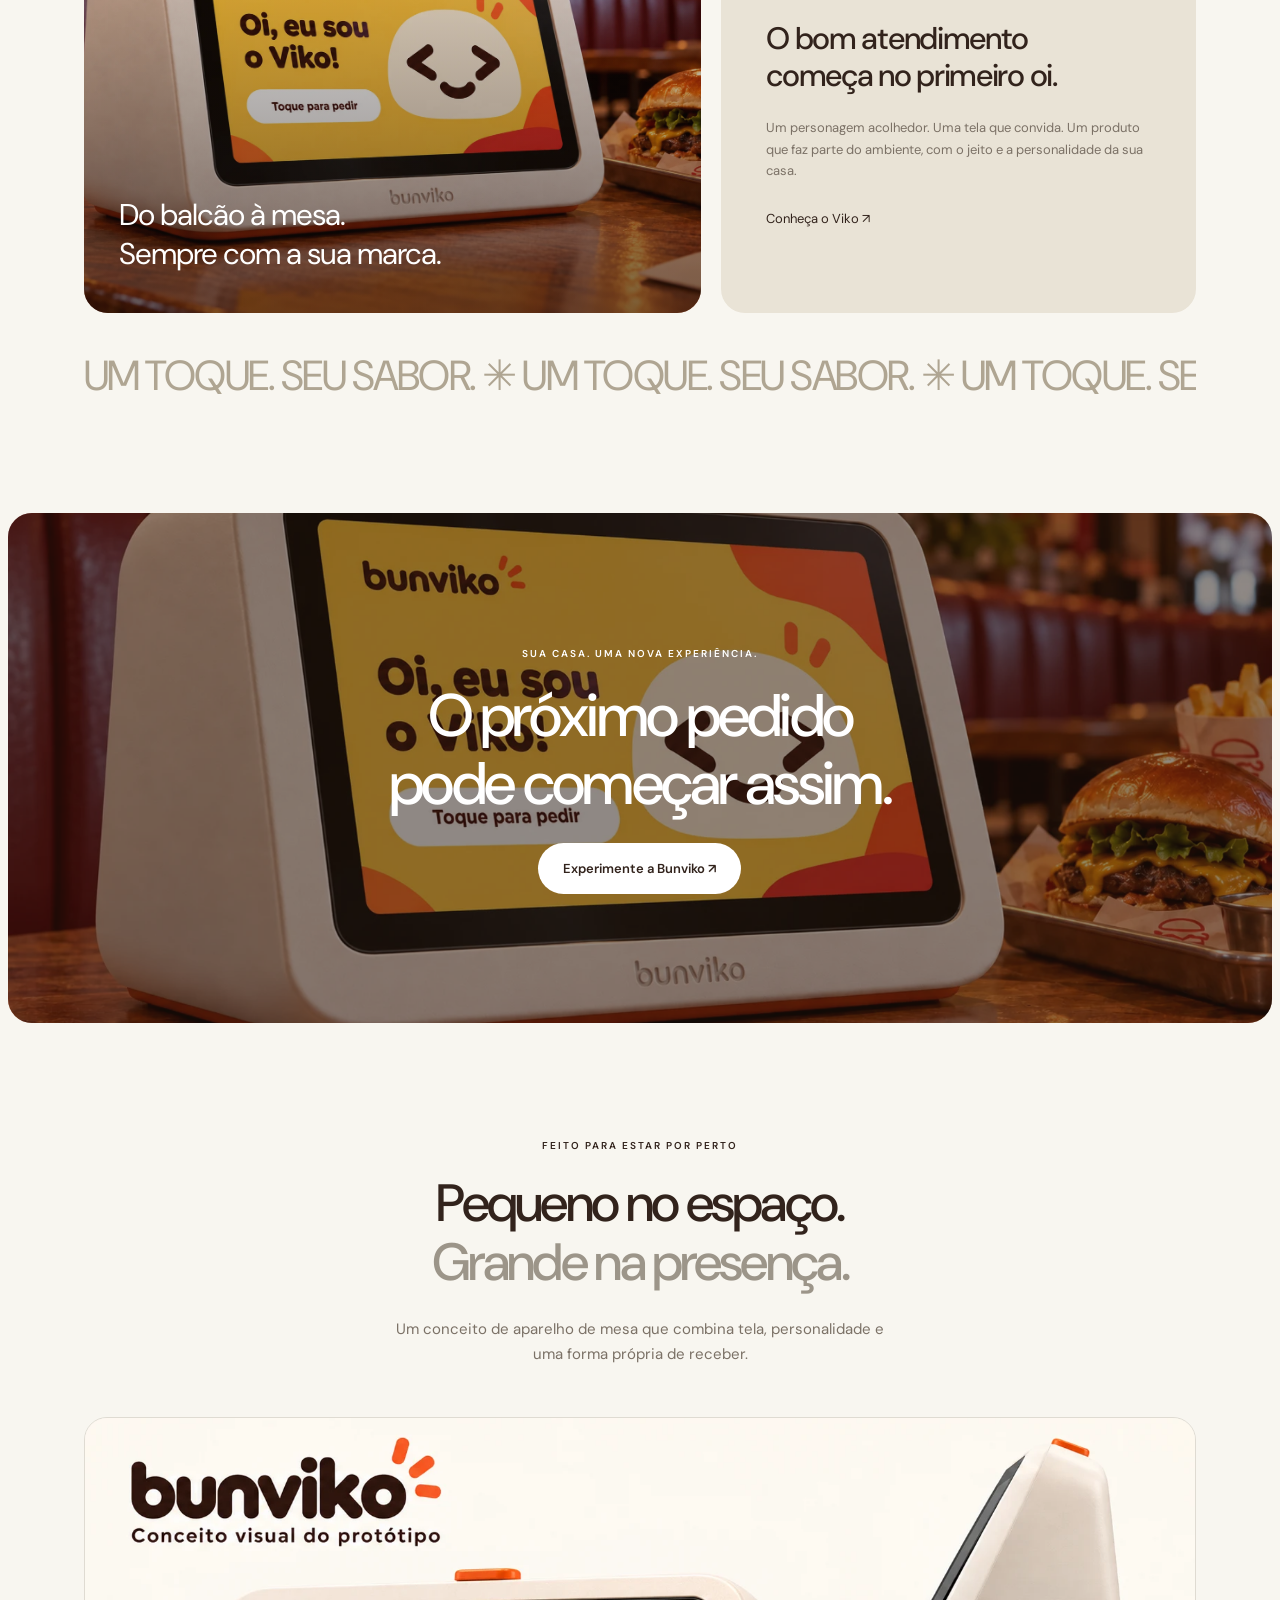
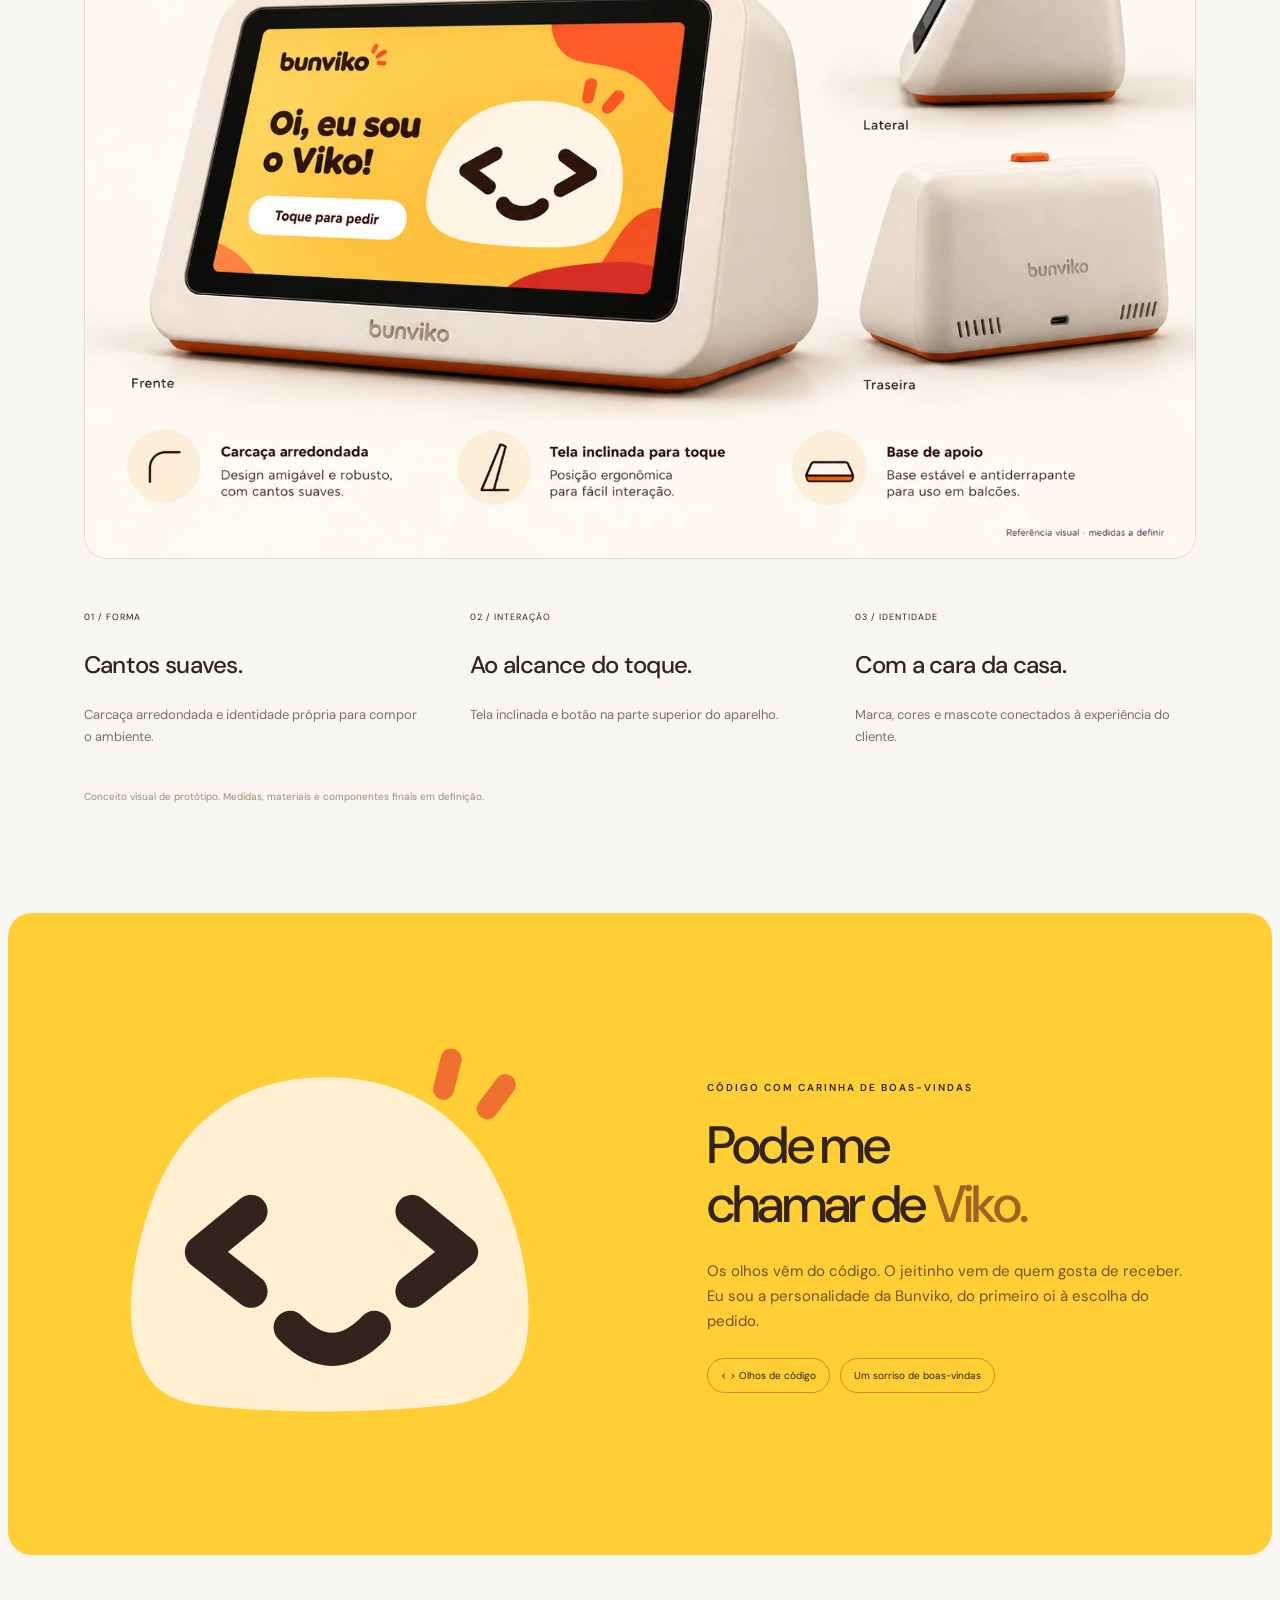
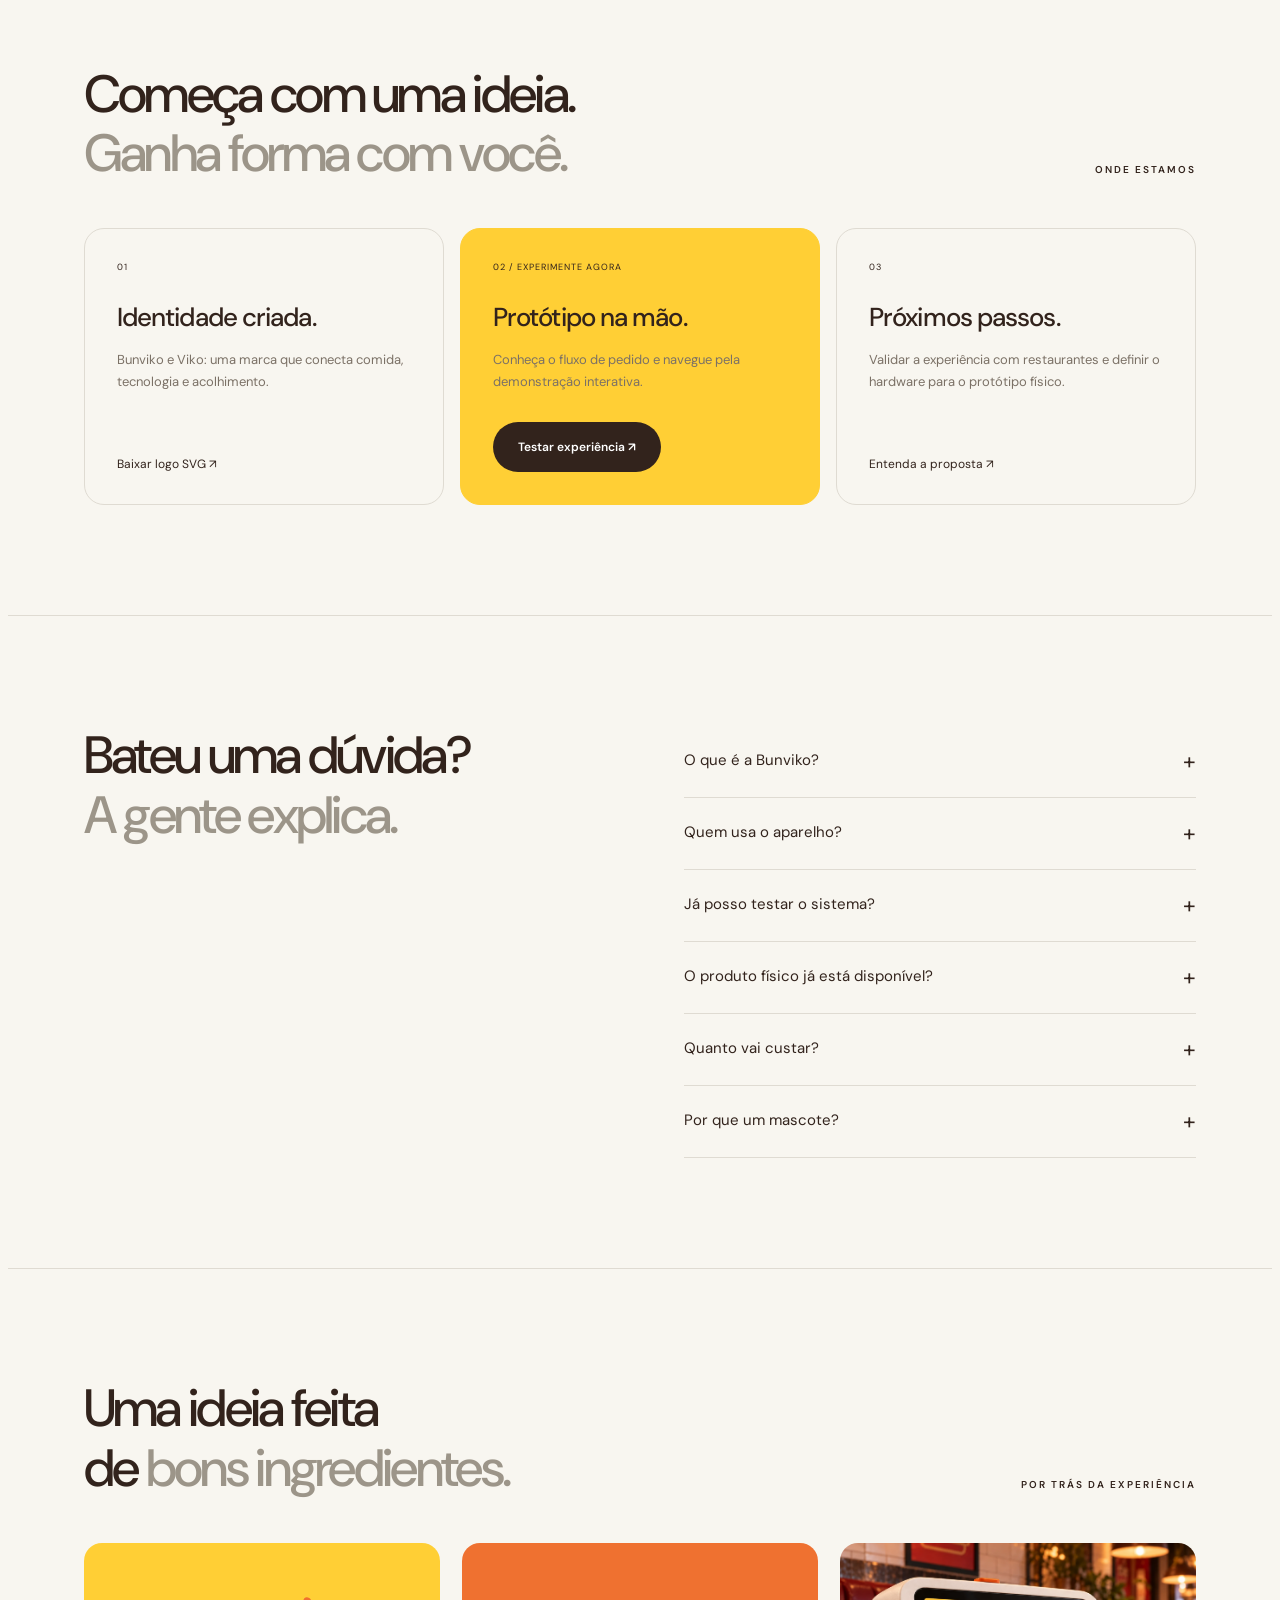
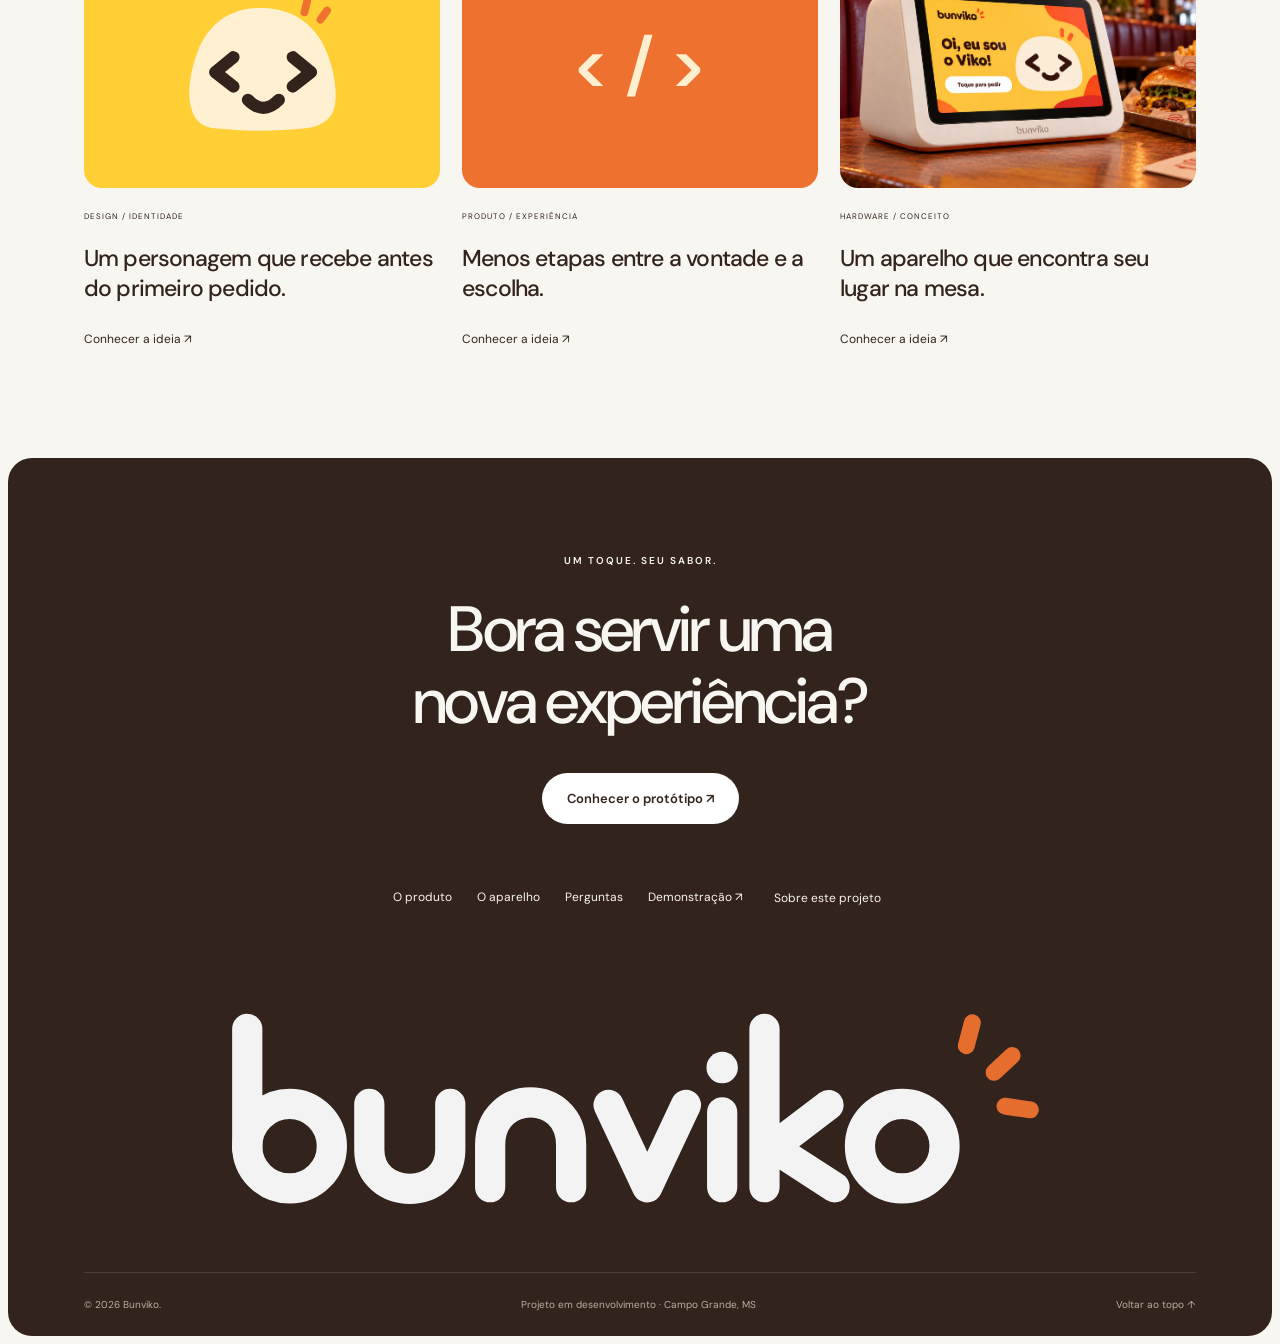
==== commit 7ea9272f: "fix: reproduzir vídeo automaticamente apenas enquanto visível" ====
--- a/index.html
+++ b/index.html
@@ -1,7 +1,7 @@
 <!doctype html><html lang="pt-BR"><head><meta charset="utf-8"><meta name="viewport" content="width=device-width,initial-scale=1"><meta name="description" content="Conheça a Bunviko: um aparelho de autoatendimento com personalidade, pensado para lanchonetes e hamburguerias."><meta name="theme-color" content="#ffcf35"><title>Bunviko — Um toque. Seu sabor.</title><link rel="icon" href="assets/viko.svg" type="image/svg+xml"><link rel="stylesheet" href="style.css"><script defer src="script.js"></script></head><body>
 <a class="skip" href="#produto">Ir ao conteúdo</a>
 <nav class="nav" aria-label="Navegação principal"><a class="brand" href="#inicio"><img src="assets/logo-white.svg" alt="Bunviko"></a><a href="#produto">O produto</a><a href="demo.html">Experimentar ↗</a><button id="menu" aria-expanded="false" aria-controls="nav-more" aria-label="Mais seções">•••</button><div id="nav-more" hidden><a href="#como">Como funciona</a><a href="#modelo">O aparelho</a><a href="#perguntas">Perguntas</a></div></nav>
-<main><section class="hero" id="inicio"><video id="hero-video" class="hero-bg" autoplay muted loop playsinline preload="auto" poster="assets/restaurant.webp" aria-label="Vídeo do aparelho Bunviko no restaurante"><source src="assets/bunviko-loop.mp4" type="video/mp4"></video><div class="veil"></div><div class="hero-content"><span class="kicker">UM NOVO JEITO DE PEDIR</span><h1>Seu próximo pedido.<br>Um <span class="inline-viko"><img src="assets/viko.svg" alt=""></span> toque de sabor.</h1><p>Seu cliente escolhe. O Viko acompanha.<br>Uma experiência feita para a sua casa.</p><a class="btn white" href="demo.html"><span>Conhecer a experiência</span><span>↗</span></a></div><div class="hero-footer"><button class="video-toggle" id="video-toggle" aria-controls="hero-video" aria-label="Pausar vídeo">Pausar vídeo Ⅱ</button><div>Lanchonetes <i>✳</i> Hamburguerias <i>✳</i> Seu negócio</div><a href="#produto" aria-label="Explorar produto">↓</a></div></section>
+<main><section class="hero" id="inicio"><video id="hero-video" class="hero-bg" autoplay muted loop playsinline preload="auto" poster="assets/restaurant.webp" aria-label="Vídeo do aparelho Bunviko no restaurante"><source src="assets/bunviko-loop.mp4" type="video/mp4"></video><div class="veil"></div><div class="hero-content"><span class="kicker">UM NOVO JEITO DE PEDIR</span><h1>Seu próximo pedido.<br>Um <span class="inline-viko"><img src="assets/viko.svg" alt=""></span> toque de sabor.</h1><p>Seu cliente escolhe. O Viko acompanha.<br>Uma experiência feita para a sua casa.</p><a class="btn white" href="demo.html"><span>Conhecer a experiência</span><span>↗</span></a></div><div class="hero-footer"><div>Lanchonetes <i>✳</i> Hamburguerias <i>✳</i> Seu negócio</div><a href="#produto" aria-label="Explorar produto">↓</a></div></section>
 <section id="produto" class="features section"><div class="intro reveal"><span class="kicker">PRAZER, BUNVIKO.</span><h2>Um aparelho. Um sistema.<br><em>Muita personalidade.</em></h2><p>A Bunviko une um dispositivo de mesa personalizado e uma experiência de pedidos com a cara da sua lanchonete.</p><a class="text-link" href="#modelo">Veja de perto <span>↗</span></a></div><div class="carousel-controls"><span>O que faz parte da experiência</span><div><button data-slide="-1" aria-label="Recurso anterior">←</button><button data-slide="1" aria-label="Próximo recurso">→</button></div></div><div class="feature-track" id="feature-track">
 <article class="feature-card"><header><span>01</span><h3>Boas-vindas com o Viko</h3></header><div class="viko-card"><img src="assets/viko.svg" alt="Mascote Viko"><b>Oi! Bora pedir?</b><span>Toque para começar ↗</span></div></article>
 <article class="feature-card"><header><span>02</span><h3>Cardápio que dá vontade</h3></header><div class="mini-menu"><div class="mini-photo"></div><small>SEU FAVORITO ESTÁ AQUI</small><b>Bun Clássico</b><p>Seu lanche do jeito que você gosta.</p><span>Escolher +</span><small>EXEMPLO DO PROTÓTIPO</small></div></article>
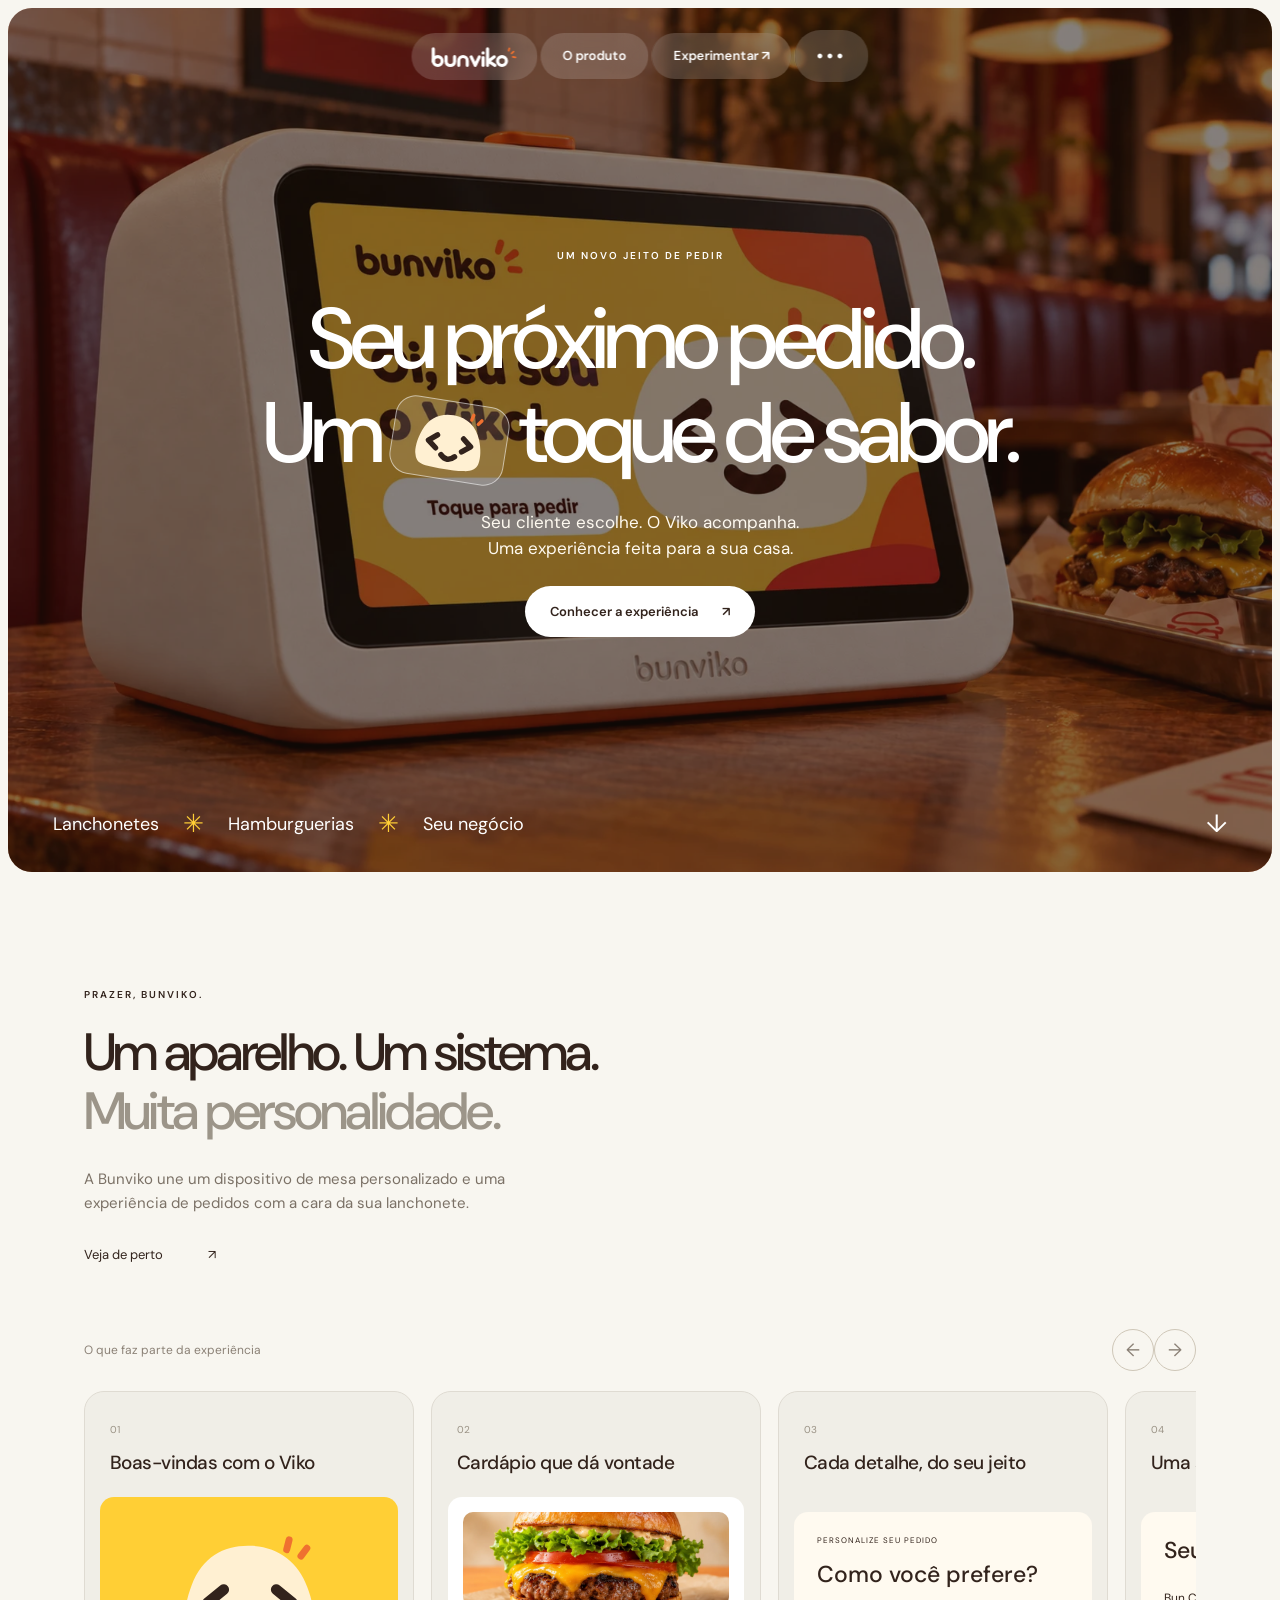
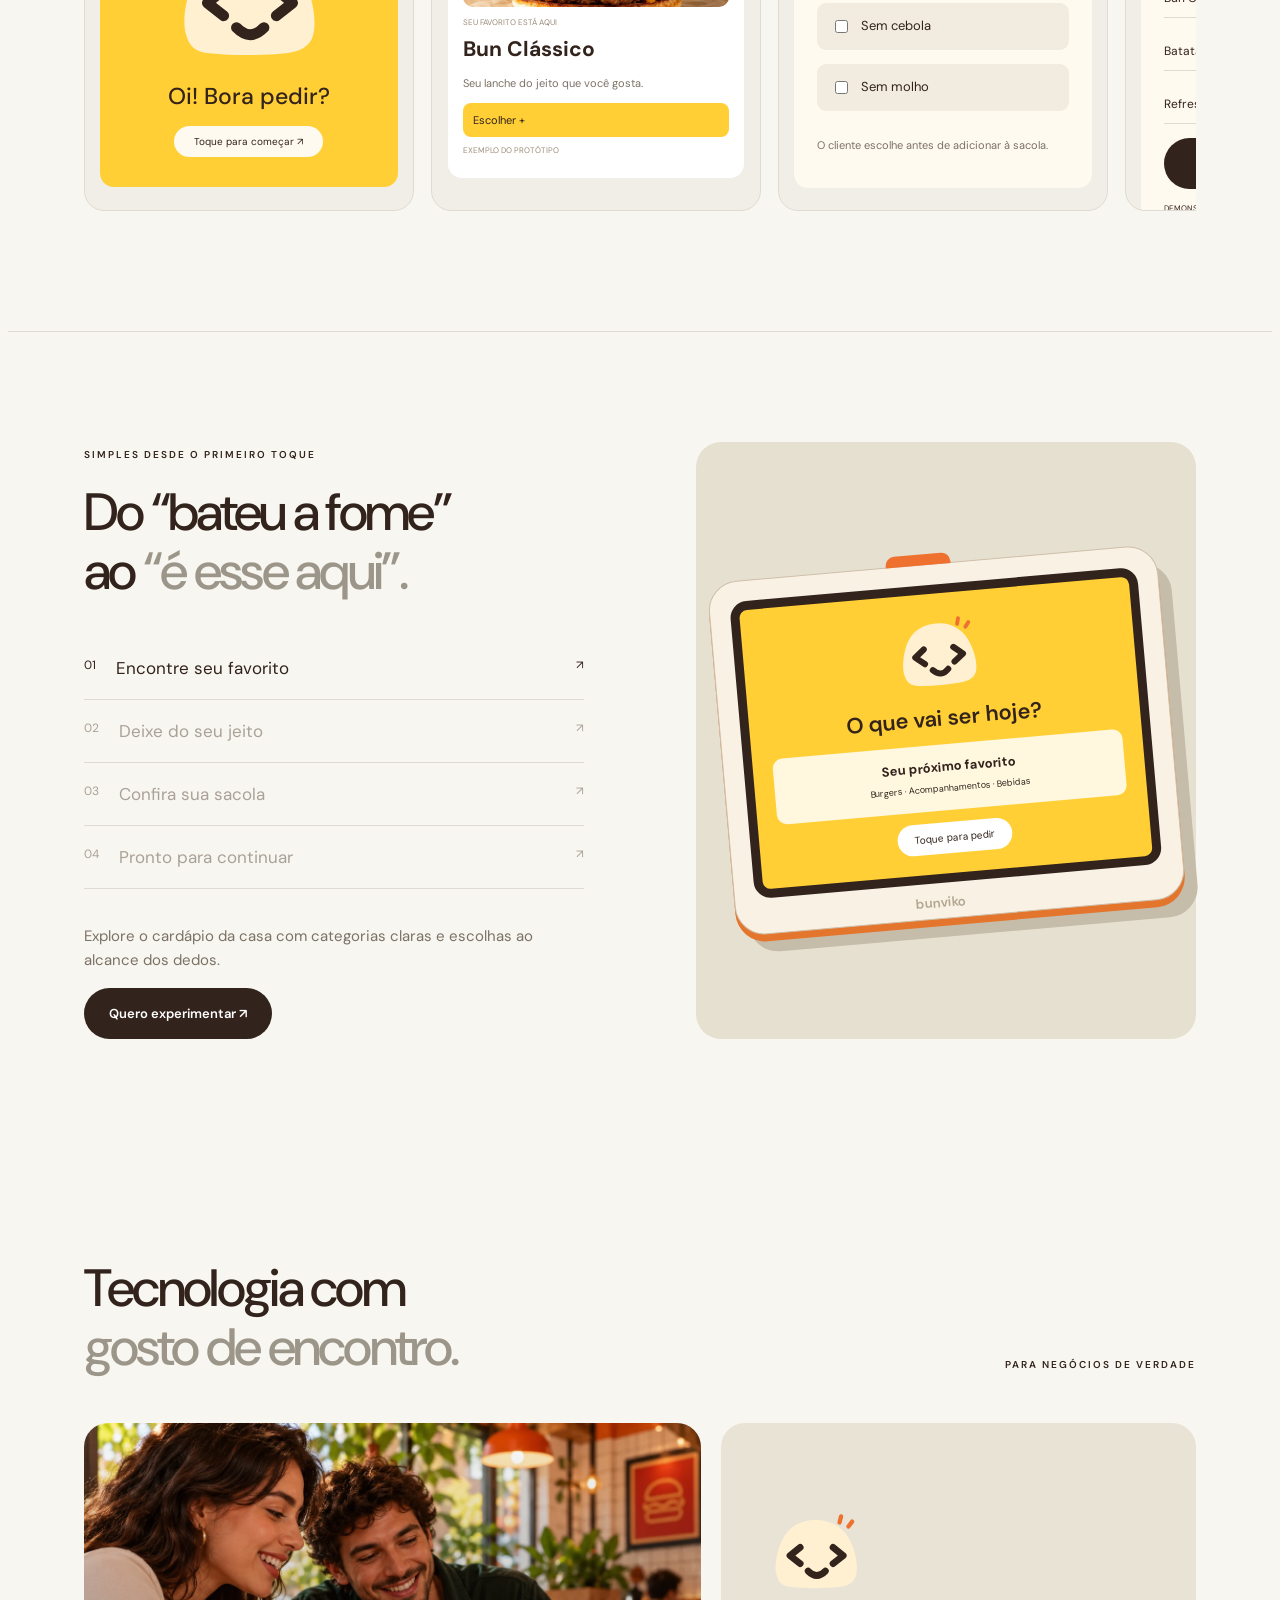
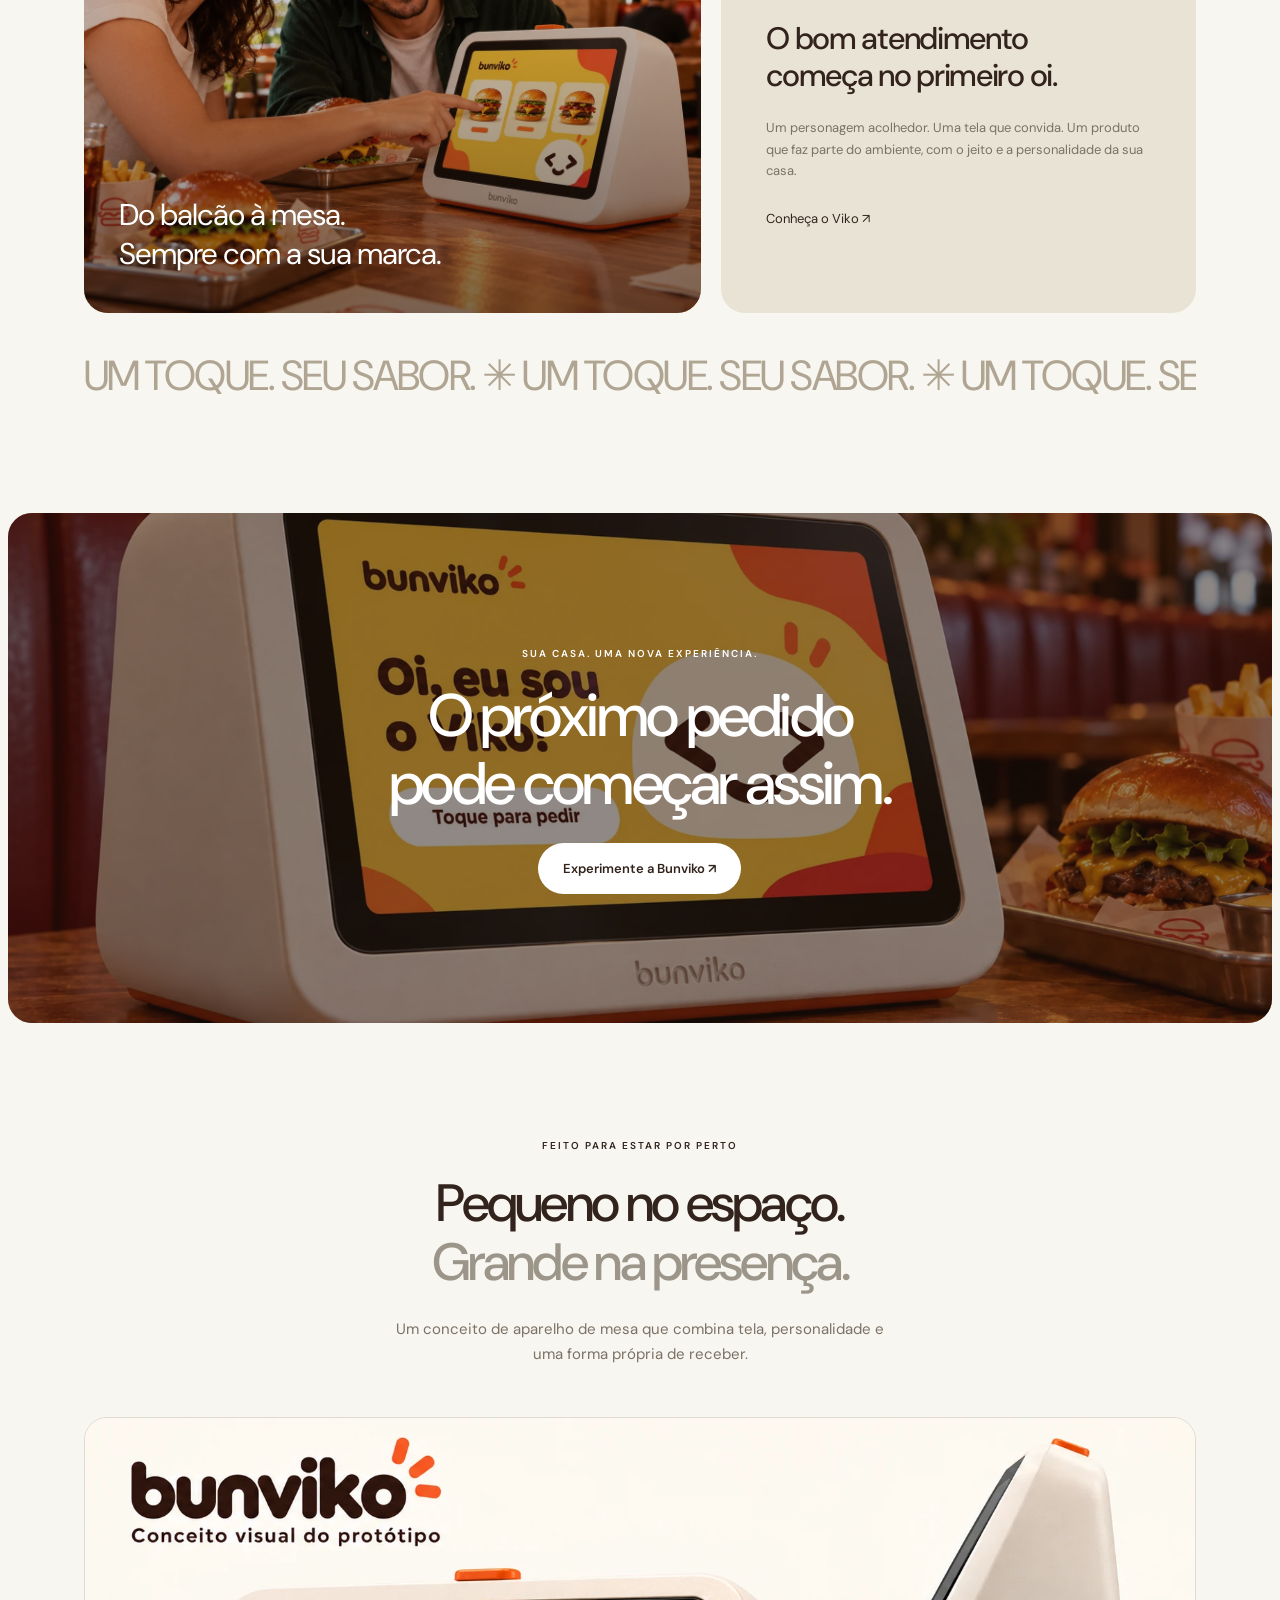
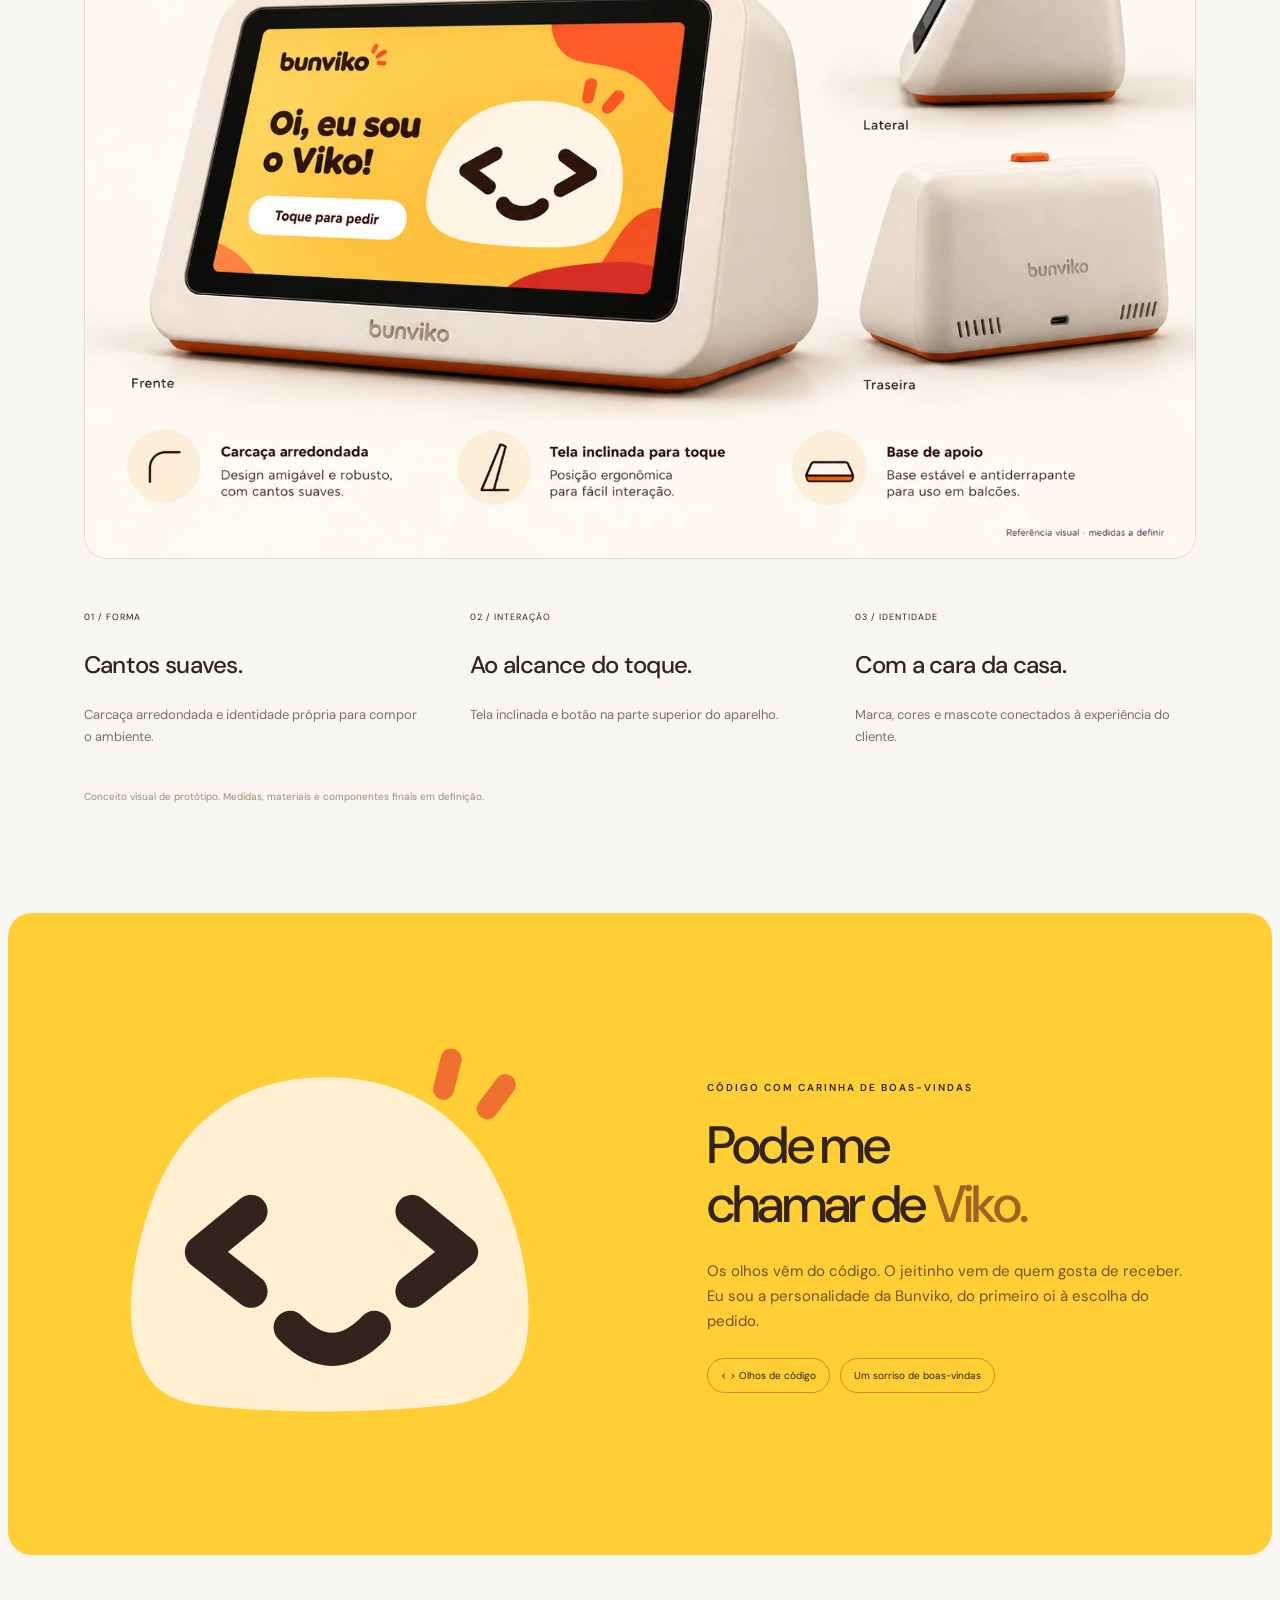
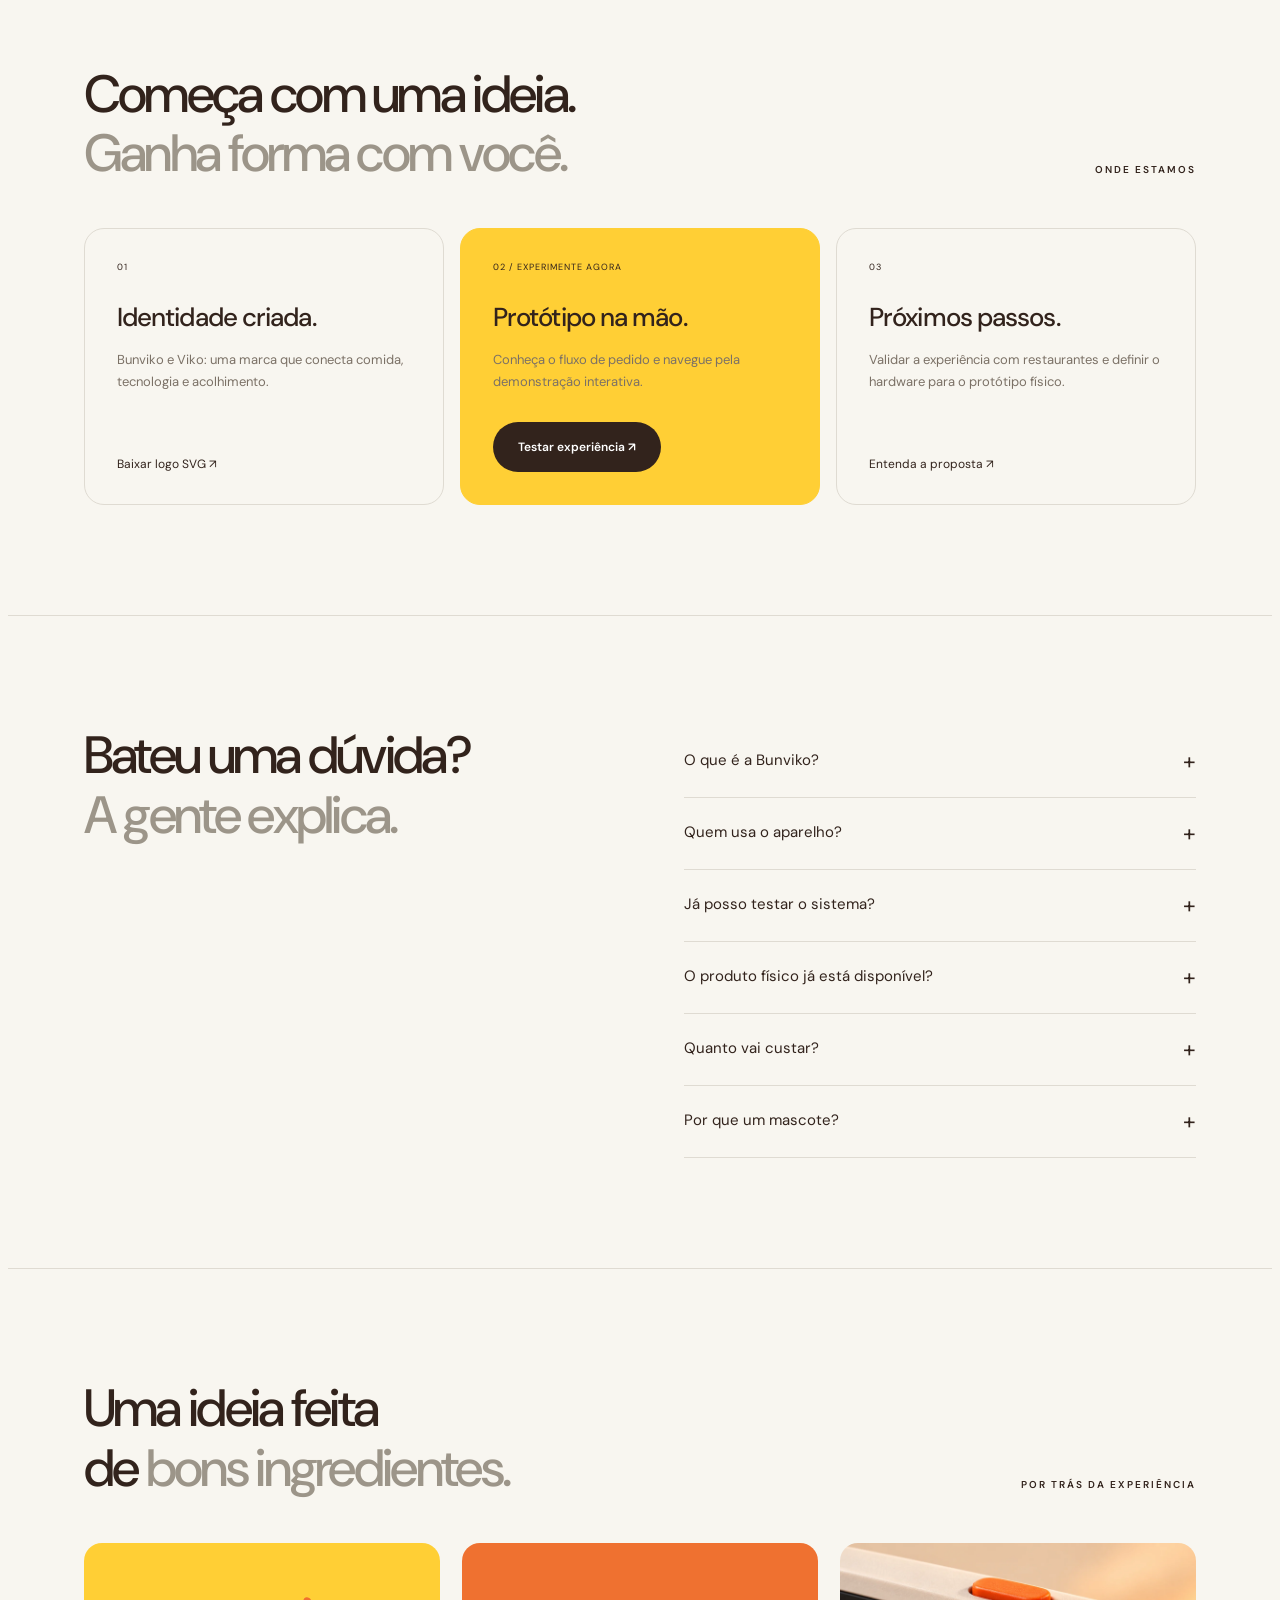
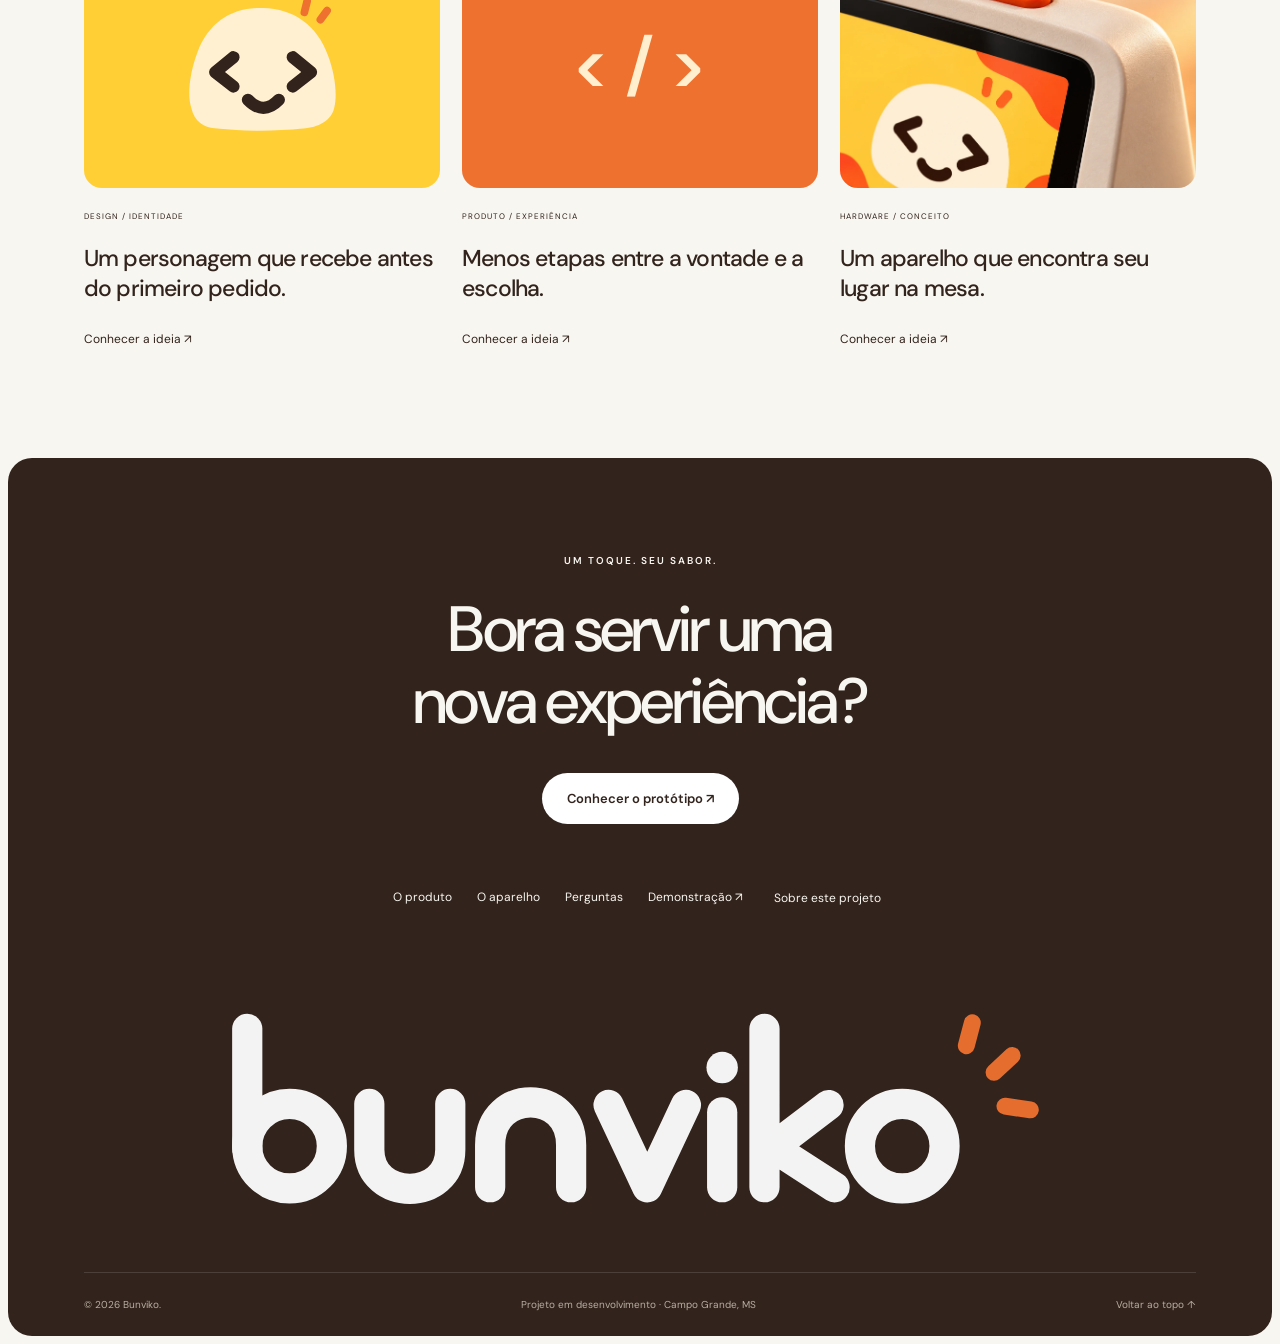
==== commit 014f8b14: "design: substituir imagens repetidas por cenas contextualizadas" ====
--- a/index.html
+++ b/index.html
@@ -1,22 +1,22 @@
-<!doctype html><html lang="pt-BR"><head><meta charset="utf-8"><meta name="viewport" content="width=device-width,initial-scale=1"><meta name="description" content="Conheça a Bunviko: um aparelho de autoatendimento com personalidade, pensado para lanchonetes e hamburguerias."><meta name="theme-color" content="#ffcf35"><title>Bunviko — Um toque. Seu sabor.</title><link rel="icon" href="assets/viko.svg" type="image/svg+xml"><link rel="stylesheet" href="style.css"><script defer src="script.js"></script></head><body>
-<a class="skip" href="#produto">Ir ao conteúdo</a>
-<nav class="nav" aria-label="Navegação principal"><a class="brand" href="#inicio"><img src="assets/logo-white.svg" alt="Bunviko"></a><a href="#produto">O produto</a><a href="demo.html">Experimentar ↗</a><button id="menu" aria-expanded="false" aria-controls="nav-more" aria-label="Mais seções">•••</button><div id="nav-more" hidden><a href="#como">Como funciona</a><a href="#modelo">O aparelho</a><a href="#perguntas">Perguntas</a></div></nav>
-<main><section class="hero" id="inicio"><video id="hero-video" class="hero-bg" autoplay muted loop playsinline preload="auto" poster="assets/restaurant.webp" aria-label="Vídeo do aparelho Bunviko no restaurante"><source src="assets/bunviko-loop.mp4" type="video/mp4"></video><div class="veil"></div><div class="hero-content"><span class="kicker">UM NOVO JEITO DE PEDIR</span><h1>Seu próximo pedido.<br>Um <span class="inline-viko"><img src="assets/viko.svg" alt=""></span> toque de sabor.</h1><p>Seu cliente escolhe. O Viko acompanha.<br>Uma experiência feita para a sua casa.</p><a class="btn white" href="demo.html"><span>Conhecer a experiência</span><span>↗</span></a></div><div class="hero-footer"><div>Lanchonetes <i>✳</i> Hamburguerias <i>✳</i> Seu negócio</div><a href="#produto" aria-label="Explorar produto">↓</a></div></section>
-<section id="produto" class="features section"><div class="intro reveal"><span class="kicker">PRAZER, BUNVIKO.</span><h2>Um aparelho. Um sistema.<br><em>Muita personalidade.</em></h2><p>A Bunviko une um dispositivo de mesa personalizado e uma experiência de pedidos com a cara da sua lanchonete.</p><a class="text-link" href="#modelo">Veja de perto <span>↗</span></a></div><div class="carousel-controls"><span>O que faz parte da experiência</span><div><button data-slide="-1" aria-label="Recurso anterior">←</button><button data-slide="1" aria-label="Próximo recurso">→</button></div></div><div class="feature-track" id="feature-track">
-<article class="feature-card"><header><span>01</span><h3>Boas-vindas com o Viko</h3></header><div class="viko-card"><img src="assets/viko.svg" alt="Mascote Viko"><b>Oi! Bora pedir?</b><span>Toque para começar ↗</span></div></article>
-<article class="feature-card"><header><span>02</span><h3>Cardápio que dá vontade</h3></header><div class="mini-menu"><div class="mini-photo"></div><small>SEU FAVORITO ESTÁ AQUI</small><b>Bun Clássico</b><p>Seu lanche do jeito que você gosta.</p><span>Escolher +</span><small>EXEMPLO DO PROTÓTIPO</small></div></article>
-<article class="feature-card"><header><span>03</span><h3>Cada detalhe, do seu jeito</h3></header><div class="customize"><span class="pill">PERSONALIZE SEU PEDIDO</span><b>Como você prefere?</b><label><input type="checkbox"> Sem cebola</label><label><input type="checkbox"> Sem molho</label><p>O cliente escolhe antes de adicionar à sacola.</p></div></article>
-<article class="feature-card"><header><span>04</span><h3>Uma sacola bem organizada</h3></header><div class="customize"><b>Seu pedido</b><div class="order-line"><span>Bun Clássico</span><span>1×</span></div><div class="order-line"><span>Batata douradinha</span><span>1×</span></div><div class="order-line"><span>Refresco da casa</span><span>1×</span></div><a class="btn dark" href="demo.html">Montar meu pedido ↗</a><small>DEMONSTRAÇÃO INTERATIVA</small></div></article>
-<article class="feature-card"><header><span>05</span><h3>Uma presença na sua mesa</h3></header><img class="product-card" src="assets/product.webp" alt="Frente, lateral e traseira do conceito Bunviko" loading="lazy"></article>
-<article class="feature-card"><header><span>06</span><h3>Experimente no navegador</h3></header><div class="viko-card cream"><span class="code">&lt;/&gt;</span><b>Do conceito ao toque.</b><a class="btn dark" href="demo.html">Abrir demonstração ↗</a></div></article></div></section>
-<section class="how section" id="como"><div class="how-copy reveal"><span class="kicker">SIMPLES DESDE O PRIMEIRO TOQUE</span><h2>Do “bateu a fome”<br>ao <em>“é esse aqui”.</em></h2><div class="steps" role="group" aria-label="Etapas do pedido"><button class="active" data-step="0">01 <span>Encontre seu favorito</span> ↗</button><button data-step="1">02 <span>Deixe do seu jeito</span> ↗</button><button data-step="2">03 <span>Confira sua sacola</span> ↗</button><button data-step="3">04 <span>Pronto para continuar</span> ↗</button></div><p id="step-description">Explore o cardápio da casa com categorias claras e escolhas ao alcance dos dedos.</p><a class="btn dark" href="demo.html">Quero experimentar ↗</a></div><div class="how-visual reveal"><div class="device"><i class="top-button"></i><div class="device-screen"><img src="assets/viko.svg" alt="Viko"><span id="device-label">O que vai ser hoje?</span><div class="device-choices"><b id="device-choice">Seu próximo favorito</b><span id="device-sub">Burgers · Acompanhamentos · Bebidas</span></div><a href="demo.html">Toque para pedir</a></div><small>bunviko</small></div></div></section>
-<section class="story section"><div class="section-head reveal"><h2>Tecnologia com<br><em>gosto de encontro.</em></h2><span class="kicker">PARA NEGÓCIOS DE VERDADE</span></div><div class="story-grid"><div class="photo-tile reveal"><img src="assets/restaurant.webp" alt="Bunviko sobre a mesa de um restaurante" loading="lazy"><span>Do balcão à mesa.<br>Sempre com a sua marca.</span></div><div class="statement reveal"><img src="assets/viko.svg" alt="Viko"><h3>O bom atendimento<br>começa no primeiro oi.</h3><p>Um personagem acolhedor. Uma tela que convida. Um produto que faz parte do ambiente, com o jeito e a personalidade da sua casa.</p><a class="text-link" href="#viko">Conheça o Viko ↗</a></div></div><div class="ticker" aria-hidden="true"><div>UM TOQUE. SEU SABOR. ✳ UM TOQUE. SEU SABOR. ✳ UM TOQUE. SEU SABOR. ✳ UM TOQUE. SEU SABOR. ✳ </div></div></section>
-<section class="image-cta"><img src="assets/restaurant.webp" alt="" loading="lazy"><div><span class="kicker">SUA CASA. UMA NOVA EXPERIÊNCIA.</span><h2>O próximo pedido<br>pode começar assim.</h2><a class="btn white" href="demo.html">Experimente a Bunviko ↗</a></div></section>
-<section class="hardware section" id="modelo"><div class="center reveal"><span class="kicker">FEITO PARA ESTAR POR PERTO</span><h2>Pequeno no espaço.<br><em>Grande na presença.</em></h2><p>Um conceito de aparelho de mesa que combina tela, personalidade e uma forma própria de receber.</p></div><img class="prototype reveal" src="assets/product.webp" alt="Conceito Bunviko em três vistas com botão laranja na parte superior" loading="lazy"><div class="specs"><div><span>01 / FORMA</span><h3>Cantos suaves.</h3><p>Carcaça arredondada e identidade própria para compor o ambiente.</p></div><div><span>02 / INTERAÇÃO</span><h3>Ao alcance do toque.</h3><p>Tela inclinada e botão na parte superior do aparelho.</p></div><div><span>03 / IDENTIDADE</span><h3>Com a cara da casa.</h3><p>Marca, cores e mascote conectados à experiência do cliente.</p></div></div><small class="concept-note">Conceito visual de protótipo. Medidas, materiais e componentes finais em definição.</small></section>
-<section class="viko-section section" id="viko"><div class="big-viko reveal"><img src="assets/viko.svg" alt="Viko, mascote com olhos de código"></div><div class="reveal"><span class="kicker">CÓDIGO COM CARINHA DE BOAS-VINDAS</span><h2>Pode me<br>chamar de <em>Viko.</em></h2><p>Os olhos vêm do código. O jeitinho vem de quem gosta de receber. Eu sou a personalidade da Bunviko, do primeiro oi à escolha do pedido.</p><div class="viko-tags"><span>&lt; &gt; Olhos de código</span><span>Um sorriso de boas-vindas</span></div></div></section>
-<section class="stage section" id="prototipo"><div class="section-head reveal"><h2>Começa com uma ideia.<br><em>Ganha forma com você.</em></h2><span class="kicker">ONDE ESTAMOS</span></div><div class="stage-grid"><article><span>01</span><h3>Identidade criada.</h3><p>Bunviko e Viko: uma marca que conecta comida, tecnologia e acolhimento.</p><a href="assets/logo.svg" download>Baixar logo SVG ↗</a></article><article class="stage-highlight"><span>02 / EXPERIMENTE AGORA</span><h3>Protótipo na mão.</h3><p>Conheça o fluxo de pedido e navegue pela demonstração interativa.</p><a class="btn dark" href="demo.html">Testar experiência ↗</a></article><article><span>03</span><h3>Próximos passos.</h3><p>Validar a experiência com restaurantes e definir o hardware para o protótipo físico.</p><button class="text-link" data-info>Entenda a proposta ↗</button></article></div></section>
-<section class="faq section" id="perguntas"><h2 class="reveal">Bateu uma dúvida?<br><em>A gente explica.</em></h2><div><details><summary>O que é a Bunviko?</summary><p>Um conceito de solução de autoatendimento para lanchonetes e hamburguerias, unindo um aparelho personalizado e um sistema para o cliente escolher e montar o pedido.</p></details><details><summary>Quem usa o aparelho?</summary><p>O cliente da lanchonete ou hamburgueria. A experiência começa nas boas-vindas e segue para a escolha e a personalização dos itens.</p></details><details><summary>Já posso testar o sistema?</summary><p>Sim. A demonstração no navegador permite explorar o cardápio ilustrativo, personalizar um burger e montar uma sacola. Ela não envia pedidos reais nem faz cobranças.</p><a href="demo.html">Abrir demonstração ↗</a></details><details><summary>O produto físico já está disponível?</summary><p>A Bunviko está na fase de conceito e protótipo. As imagens mostram a direção visual do aparelho; medidas, componentes e produção ainda serão definidos.</p></details><details><summary>Quanto vai custar?</summary><p>Os preços e o modelo comercial ainda estão em definição. Não há contratação ou pagamento disponível nesta versão de apresentação.</p></details><details><summary>Por que um mascote?</summary><p>O Viko dá personalidade à interface e ajuda a criar uma recepção simpática para o cliente, com olhos inspirados em símbolos de código.</p></details></div></section>
-<section class="insights section"><div class="section-head"><h2>Uma ideia feita<br>de <em>bons ingredientes.</em></h2><span class="kicker">POR TRÁS DA EXPERIÊNCIA</span></div><div class="insight-grid"><button data-article="0"><div class="insight-art yellow"><img src="assets/viko.svg" alt=""></div><small>DESIGN / IDENTIDADE</small><h3>Um personagem que recebe antes do primeiro pedido.</h3><span>Conhecer a ideia ↗</span></button><button data-article="1"><div class="insight-art orange"><span>&lt; / &gt;</span></div><small>PRODUTO / EXPERIÊNCIA</small><h3>Menos etapas entre a vontade e a escolha.</h3><span>Conhecer a ideia ↗</span></button><button data-article="2"><div class="insight-art"><img src="assets/restaurant.webp" alt="" loading="lazy"></div><small>HARDWARE / CONCEITO</small><h3>Um aparelho que encontra seu lugar na mesa.</h3><span>Conhecer a ideia ↗</span></button></div></section>
-<footer class="footer"><div class="footer-title"><span class="kicker">UM TOQUE. SEU SABOR.</span><h2>Bora servir uma<br>nova experiência?</h2><a class="btn white" href="demo.html">Conhecer o protótipo ↗</a></div><div class="footer-links"><a href="#produto">O produto</a><a href="#modelo">O aparelho</a><a href="#perguntas">Perguntas</a><a href="demo.html">Demonstração ↗</a><button data-info>Sobre este projeto</button></div><img class="footer-logo" src="assets/logo-white.svg" alt="Bunviko"><div class="footer-bottom"><span>© 2026 Bunviko.</span><span>Projeto em desenvolvimento · Campo Grande, MS</span><a href="#inicio">Voltar ao topo ↑</a></div></footer></main>
-<dialog id="info-dialog"><button class="close" aria-label="Fechar">×</button><span class="kicker">BUNVIKO / POR DENTRO</span><h2 id="dialog-title">Uma ideia em desenvolvimento.</h2><p id="dialog-content">A Bunviko nasceu como um projeto de hackathon no Living Lab de Campo Grande. Estamos dando forma a uma experiência de autoatendimento com um aparelho personalizado e o mascote Viko. Esta página apresenta o conceito, e o sistema disponível é uma demonstração.</p><a class="btn dark" href="demo.html">Explorar protótipo ↗</a></dialog>
-</body></html>
+<!doctype html><html lang="pt-BR"><head><meta charset="utf-8"><meta name="viewport" content="width=device-width,initial-scale=1"><meta name="description" content="Conheça a Bunviko: um aparelho de autoatendimento com personalidade, pensado para lanchonetes e hamburguerias."><meta name="theme-color" content="#ffcf35"><title>Bunviko — Um toque. Seu sabor.</title><link rel="icon" href="assets/viko.svg" type="image/svg+xml"><link rel="stylesheet" href="style.css"><script defer src="script.js"></script></head><body>
+<a class="skip" href="#produto">Ir ao conteúdo</a>
+<nav class="nav" aria-label="Navegação principal"><a class="brand" href="#inicio"><img src="assets/logo-white.svg" alt="Bunviko"></a><a href="#produto">O produto</a><a href="demo.html">Experimentar ↗</a><button id="menu" aria-expanded="false" aria-controls="nav-more" aria-label="Mais seções">•••</button><div id="nav-more" hidden><a href="#como">Como funciona</a><a href="#modelo">O aparelho</a><a href="#perguntas">Perguntas</a></div></nav>
+<main><section class="hero" id="inicio"><video id="hero-video" class="hero-bg" autoplay muted loop playsinline preload="auto" poster="assets/restaurant.webp" aria-label="Vídeo do aparelho Bunviko no restaurante"><source src="assets/bunviko-loop.mp4" type="video/mp4"></video><div class="veil"></div><div class="hero-content"><span class="kicker">UM NOVO JEITO DE PEDIR</span><h1>Seu próximo pedido.<br>Um <span class="inline-viko"><img src="assets/viko.svg" alt=""></span> toque de sabor.</h1><p>Seu cliente escolhe. O Viko acompanha.<br>Uma experiência feita para a sua casa.</p><a class="btn white" href="demo.html"><span>Conhecer a experiência</span><span>↗</span></a></div><div class="hero-footer"><div>Lanchonetes <i>✳</i> Hamburguerias <i>✳</i> Seu negócio</div><a href="#produto" aria-label="Explorar produto">↓</a></div></section>
+<section id="produto" class="features section"><div class="intro reveal"><span class="kicker">PRAZER, BUNVIKO.</span><h2>Um aparelho. Um sistema.<br><em>Muita personalidade.</em></h2><p>A Bunviko une um dispositivo de mesa personalizado e uma experiência de pedidos com a cara da sua lanchonete.</p><a class="text-link" href="#modelo">Veja de perto <span>↗</span></a></div><div class="carousel-controls"><span>O que faz parte da experiência</span><div><button data-slide="-1" aria-label="Recurso anterior">←</button><button data-slide="1" aria-label="Próximo recurso">→</button></div></div><div class="feature-track" id="feature-track">
+<article class="feature-card"><header><span>01</span><h3>Boas-vindas com o Viko</h3></header><div class="viko-card"><img src="assets/viko.svg" alt="Mascote Viko"><b>Oi! Bora pedir?</b><span>Toque para começar ↗</span></div></article>
+<article class="feature-card"><header><span>02</span><h3>Cardápio que dá vontade</h3></header><div class="mini-menu"><div class="mini-photo"></div><small>SEU FAVORITO ESTÁ AQUI</small><b>Bun Clássico</b><p>Seu lanche do jeito que você gosta.</p><span>Escolher +</span><small>EXEMPLO DO PROTÓTIPO</small></div></article>
+<article class="feature-card"><header><span>03</span><h3>Cada detalhe, do seu jeito</h3></header><div class="customize"><span class="pill">PERSONALIZE SEU PEDIDO</span><b>Como você prefere?</b><label><input type="checkbox"> Sem cebola</label><label><input type="checkbox"> Sem molho</label><p>O cliente escolhe antes de adicionar à sacola.</p></div></article>
+<article class="feature-card"><header><span>04</span><h3>Uma sacola bem organizada</h3></header><div class="customize"><b>Seu pedido</b><div class="order-line"><span>Bun Clássico</span><span>1×</span></div><div class="order-line"><span>Batata douradinha</span><span>1×</span></div><div class="order-line"><span>Refresco da casa</span><span>1×</span></div><a class="btn dark" href="demo.html">Montar meu pedido ↗</a><small>DEMONSTRAÇÃO INTERATIVA</small></div></article>
+<article class="feature-card"><header><span>05</span><h3>Uma presença na sua mesa</h3></header><img class="product-card" src="assets/studio-device.webp" alt="Aparelho Bunviko em estúdio com botão no topo" loading="lazy"></article>
+<article class="feature-card"><header><span>06</span><h3>Experimente no navegador</h3></header><div class="viko-card cream"><span class="code">&lt;/&gt;</span><b>Do conceito ao toque.</b><a class="btn dark" href="demo.html">Abrir demonstração ↗</a></div></article></div></section>
+<section class="how section" id="como"><div class="how-copy reveal"><span class="kicker">SIMPLES DESDE O PRIMEIRO TOQUE</span><h2>Do “bateu a fome”<br>ao <em>“é esse aqui”.</em></h2><div class="steps" role="group" aria-label="Etapas do pedido"><button class="active" data-step="0">01 <span>Encontre seu favorito</span> ↗</button><button data-step="1">02 <span>Deixe do seu jeito</span> ↗</button><button data-step="2">03 <span>Confira sua sacola</span> ↗</button><button data-step="3">04 <span>Pronto para continuar</span> ↗</button></div><p id="step-description">Explore o cardápio da casa com categorias claras e escolhas ao alcance dos dedos.</p><a class="btn dark" href="demo.html">Quero experimentar ↗</a></div><div class="how-visual reveal"><div class="device"><i class="top-button"></i><div class="device-screen"><img src="assets/viko.svg" alt="Viko"><span id="device-label">O que vai ser hoje?</span><div class="device-choices"><b id="device-choice">Seu próximo favorito</b><span id="device-sub">Burgers · Acompanhamentos · Bebidas</span></div><a href="demo.html">Toque para pedir</a></div><small>bunviko</small></div></div></section>
+<section class="story section"><div class="section-head reveal"><h2>Tecnologia com<br><em>gosto de encontro.</em></h2><span class="kicker">PARA NEGÓCIOS DE VERDADE</span></div><div class="story-grid"><div class="photo-tile reveal"><img src="assets/table-experience.webp" alt="Clientes escolhendo seu pedido no Bunviko à mesa da hamburgueria" loading="lazy"><span>Do balcão à mesa.<br>Sempre com a sua marca.</span></div><div class="statement reveal"><img src="assets/viko.svg" alt="Viko"><h3>O bom atendimento<br>começa no primeiro oi.</h3><p>Um personagem acolhedor. Uma tela que convida. Um produto que faz parte do ambiente, com o jeito e a personalidade da sua casa.</p><a class="text-link" href="#viko">Conheça o Viko ↗</a></div></div><div class="ticker" aria-hidden="true"><div>UM TOQUE. SEU SABOR. ✳ UM TOQUE. SEU SABOR. ✳ UM TOQUE. SEU SABOR. ✳ UM TOQUE. SEU SABOR. ✳ </div></div></section>
+<section class="image-cta"><img src="assets/restaurant.webp" alt="" loading="lazy"><div><span class="kicker">SUA CASA. UMA NOVA EXPERIÊNCIA.</span><h2>O próximo pedido<br>pode começar assim.</h2><a class="btn white" href="demo.html">Experimente a Bunviko ↗</a></div></section>
+<section class="hardware section" id="modelo"><div class="center reveal"><span class="kicker">FEITO PARA ESTAR POR PERTO</span><h2>Pequeno no espaço.<br><em>Grande na presença.</em></h2><p>Um conceito de aparelho de mesa que combina tela, personalidade e uma forma própria de receber.</p></div><img class="prototype reveal" src="assets/product.webp" alt="Conceito Bunviko em três vistas com botão laranja na parte superior" loading="lazy"><div class="specs"><div><span>01 / FORMA</span><h3>Cantos suaves.</h3><p>Carcaça arredondada e identidade própria para compor o ambiente.</p></div><div><span>02 / INTERAÇÃO</span><h3>Ao alcance do toque.</h3><p>Tela inclinada e botão na parte superior do aparelho.</p></div><div><span>03 / IDENTIDADE</span><h3>Com a cara da casa.</h3><p>Marca, cores e mascote conectados à experiência do cliente.</p></div></div><small class="concept-note">Conceito visual de protótipo. Medidas, materiais e componentes finais em definição.</small></section>
+<section class="viko-section section" id="viko"><div class="big-viko reveal"><img src="assets/viko.svg" alt="Viko, mascote com olhos de código"></div><div class="reveal"><span class="kicker">CÓDIGO COM CARINHA DE BOAS-VINDAS</span><h2>Pode me<br>chamar de <em>Viko.</em></h2><p>Os olhos vêm do código. O jeitinho vem de quem gosta de receber. Eu sou a personalidade da Bunviko, do primeiro oi à escolha do pedido.</p><div class="viko-tags"><span>&lt; &gt; Olhos de código</span><span>Um sorriso de boas-vindas</span></div></div></section>
+<section class="stage section" id="prototipo"><div class="section-head reveal"><h2>Começa com uma ideia.<br><em>Ganha forma com você.</em></h2><span class="kicker">ONDE ESTAMOS</span></div><div class="stage-grid"><article><span>01</span><h3>Identidade criada.</h3><p>Bunviko e Viko: uma marca que conecta comida, tecnologia e acolhimento.</p><a href="assets/logo.svg" download>Baixar logo SVG ↗</a></article><article class="stage-highlight"><span>02 / EXPERIMENTE AGORA</span><h3>Protótipo na mão.</h3><p>Conheça o fluxo de pedido e navegue pela demonstração interativa.</p><a class="btn dark" href="demo.html">Testar experiência ↗</a></article><article><span>03</span><h3>Próximos passos.</h3><p>Validar a experiência com restaurantes e definir o hardware para o protótipo físico.</p><button class="text-link" data-info>Entenda a proposta ↗</button></article></div></section>
+<section class="faq section" id="perguntas"><h2 class="reveal">Bateu uma dúvida?<br><em>A gente explica.</em></h2><div><details><summary>O que é a Bunviko?</summary><p>Um conceito de solução de autoatendimento para lanchonetes e hamburguerias, unindo um aparelho personalizado e um sistema para o cliente escolher e montar o pedido.</p></details><details><summary>Quem usa o aparelho?</summary><p>O cliente da lanchonete ou hamburgueria. A experiência começa nas boas-vindas e segue para a escolha e a personalização dos itens.</p></details><details><summary>Já posso testar o sistema?</summary><p>Sim. A demonstração no navegador permite explorar o cardápio ilustrativo, personalizar um burger e montar uma sacola. Ela não envia pedidos reais nem faz cobranças.</p><a href="demo.html">Abrir demonstração ↗</a></details><details><summary>O produto físico já está disponível?</summary><p>A Bunviko está na fase de conceito e protótipo. As imagens mostram a direção visual do aparelho; medidas, componentes e produção ainda serão definidos.</p></details><details><summary>Quanto vai custar?</summary><p>Os preços e o modelo comercial ainda estão em definição. Não há contratação ou pagamento disponível nesta versão de apresentação.</p></details><details><summary>Por que um mascote?</summary><p>O Viko dá personalidade à interface e ajuda a criar uma recepção simpática para o cliente, com olhos inspirados em símbolos de código.</p></details></div></section>
+<section class="insights section"><div class="section-head"><h2>Uma ideia feita<br>de <em>bons ingredientes.</em></h2><span class="kicker">POR TRÁS DA EXPERIÊNCIA</span></div><div class="insight-grid"><button data-article="0"><div class="insight-art yellow"><img src="assets/viko.svg" alt=""></div><small>DESIGN / IDENTIDADE</small><h3>Um personagem que recebe antes do primeiro pedido.</h3><span>Conhecer a ideia ↗</span></button><button data-article="1"><div class="insight-art orange"><span>&lt; / &gt;</span></div><small>PRODUTO / EXPERIÊNCIA</small><h3>Menos etapas entre a vontade e a escolha.</h3><span>Conhecer a ideia ↗</span></button><button data-article="2"><div class="insight-art"><img src="assets/hardware-detail.webp" alt="Detalhe do botão superior e da carcaça do Bunviko" loading="lazy"></div><small>HARDWARE / CONCEITO</small><h3>Um aparelho que encontra seu lugar na mesa.</h3><span>Conhecer a ideia ↗</span></button></div></section>
+<footer class="footer"><div class="footer-title"><span class="kicker">UM TOQUE. SEU SABOR.</span><h2>Bora servir uma<br>nova experiência?</h2><a class="btn white" href="demo.html">Conhecer o protótipo ↗</a></div><div class="footer-links"><a href="#produto">O produto</a><a href="#modelo">O aparelho</a><a href="#perguntas">Perguntas</a><a href="demo.html">Demonstração ↗</a><button data-info>Sobre este projeto</button></div><img class="footer-logo" src="assets/logo-white.svg" alt="Bunviko"><div class="footer-bottom"><span>© 2026 Bunviko.</span><span>Projeto em desenvolvimento · Campo Grande, MS</span><a href="#inicio">Voltar ao topo ↑</a></div></footer></main>
+<dialog id="info-dialog"><button class="close" aria-label="Fechar">×</button><span class="kicker">BUNVIKO / POR DENTRO</span><h2 id="dialog-title">Uma ideia em desenvolvimento.</h2><p id="dialog-content">A Bunviko nasceu como um projeto de hackathon no Living Lab de Campo Grande. Estamos dando forma a uma experiência de autoatendimento com um aparelho personalizado e o mascote Viko. Esta página apresenta o conceito, e o sistema disponível é uma demonstração.</p><a class="btn dark" href="demo.html">Explorar protótipo ↗</a></dialog>
+</body></html>
--- a/style.css
+++ b/style.css
@@ -1,5 +1,5 @@
-@import url('https://fonts.googleapis.com/css2?family=DM+Sans:wght@400;500;600;700&display=swap');
-:root{--ink:#32231c;--paper:#f8f6f0;--yellow:#ffcf35;--orange:#ef7130;--red:#ce3b25;--line:#dfdbd2}*{box-sizing:border-box}html{scroll-behavior:smooth;scroll-padding-top:100px}body{margin:0;padding:8px;background:var(--paper);color:var(--ink);font-family:'DM Sans',Arial,sans-serif}button,a{-webkit-tap-highlight-color:transparent}a{color:inherit;text-decoration:none}button{font:inherit;color:inherit;cursor:pointer}img{display:block;max-width:100%}button:focus-visible,a:focus-visible,summary:focus-visible{outline:3px solid #df7229;outline-offset:5px}.skip{position:fixed;top:-90px;z-index:100;background:white;padding:15px}.skip:focus{top:10px}.nav{position:absolute;top:30px;left:50%;transform:translateX(-50%);z-index:10;display:flex;gap:3px;align-items:center;white-space:nowrap}.nav>a,.nav>button{color:white;background:#ffffff29;backdrop-filter:blur(18px);padding:14px 22px;border:0;border-radius:40px;font-size:13px;font-weight:600;min-height:46px}.nav .brand{padding:10px 17px}.brand img{width:92px;height:27px;object-fit:contain}.nav>button{font-size:18px;letter-spacing:3px}.nav #nav-more{position:absolute;top:60px;right:0;background:var(--paper);border-radius:16px;padding:10px;min-width:190px;box-shadow:0 8px 30px #0002}.nav #nav-more a{display:block;padding:13px;border-radius:8px}.nav #nav-more a:hover{background:#eee6d6}.hero{height:max(720px,96svh);max-height:1000px;border-radius:24px;position:relative;overflow:hidden;color:white;display:grid;place-items:center}.hero-bg,.veil{position:absolute;inset:0;width:100%;height:100%;object-fit:cover}.hero-bg{object-position:50% 55%;animation:zoom 14s ease-out both}.veil{background:#1b100b6b}.hero-content{position:relative;text-align:center;padding:80px 20px}.kicker{font-size:10px;letter-spacing:2px;font-weight:600}.hero h1{font-size:clamp(48px,6.7vw,100px);font-weight:500;line-height:1.1;letter-spacing:-5px;margin:28px 0}.inline-viko{display:inline-flex;vertical-align:middle;width:115px;height:79px;background:#ffffff20;border:1px solid #ffffff88;border-radius:20px;transform:rotate(9deg);padding:4px;animation:float 6s ease-in-out infinite}.inline-viko img{width:100%}.hero p{font-size:17px;line-height:1.5;margin:30px 0 25px}.btn{display:inline-flex;align-items:center;justify-content:center;gap:24px;padding:17px 25px;min-height:50px;border:0;border-radius:30px;font-size:13px;font-weight:600;transition:transform .25s,background .25s}.btn:hover{transform:translateY(-3px)}.white{background:white;color:var(--ink)}.dark{background:var(--ink);color:white}.hero-footer{position:absolute;left:45px;right:45px;bottom:32px;display:flex;justify-content:space-between;align-items:center;gap:25px}.hero-footer>span{font-size:9px;letter-spacing:1.5px}.hero-footer>div{display:flex;gap:24px;align-items:center;font-size:18px}.hero-footer i{font-size:25px;color:var(--yellow);font-style:normal}.hero-footer>a{font-size:25px}.section{padding:110px 6%;max-width:1600px;margin:auto}h2{font-size:clamp(35px,4.1vw,64px);font-weight:500;line-height:1.13;letter-spacing:-2.7px;margin:20px 0 25px}h2 em{font-style:normal;color:#9c9589}p{line-height:1.65;color:#7b7166;font-size:15px}h3{font-weight:500}button.text-link{border:0;background:transparent;padding:0}.text-link{font-size:13px;display:inline-flex;gap:45px;align-items:center;margin-top:15px}.intro{max-width:760px}.intro p{max-width:460px}.carousel-controls{display:flex;justify-content:space-between;align-items:center;margin:65px 0 20px;font-size:12px;color:#8b8176}.carousel-controls button{background:none;border:1px solid #cfc7b8;width:42px;height:42px;border-radius:50%;font-size:18px}.feature-track{display:flex;gap:17px;overflow:auto;scroll-snap-type:x mandatory;scrollbar-width:none;padding-bottom:10px}.feature-card{flex:0 0 330px;height:420px;border:1px solid var(--line);border-radius:20px;overflow:hidden;background:#f0eee7;scroll-snap-align:start}.feature-card header{padding:25px 25px 10px}.feature-card header>span{font-size:10px;color:#999184}.feature-card h3{font-size:19px;letter-spacing:-.5px;margin:12px 0}.viko-card{height:290px;background:var(--yellow);margin:0 15px;border-radius:14px;display:flex;flex-direction:column;align-items:center;justify-content:center;gap:15px}.viko-card img{width:160px;animation:float 5s infinite}.viko-card b{font-size:23px;font-weight:500}.viko-card>span:not(.code){font-size:10px;background:#fffaf0;border-radius:30px;padding:9px 20px}.cream{background:#e6dfd0}.code{font-size:70px}.mini-menu{padding:15px;margin:0 16px;background:#fff;border-radius:14px}.mini-photo{height:95px;background:url('assets/restaurant.webp') 100% 55%/280%;border-radius:10px;margin-bottom:10px}.mini-menu small{font-size:8px;display:block;margin:8px 0;color:#9c8c78}.mini-menu b{font-size:21px}.mini-menu p{font-size:11px}.mini-menu>span{font-size:11px;display:block;background:var(--yellow);padding:10px;border-radius:8px}.customize{margin:15px;background:#fffaf0;border-radius:14px;padding:23px;display:flex;flex-direction:column;gap:14px}.customize b{font-size:23px;font-weight:500}.customize label{font-size:13px;padding:14px;background:#f1ecdf;border-radius:9px;display:flex;gap:10px}.customize input{accent-color:var(--orange)}.customize p{font-size:11px}.pill{font-size:8px;letter-spacing:1px}.customize small{font-size:8px}.order-line{display:flex;justify-content:space-between;border-bottom:1px solid var(--line);padding:11px 0;font-size:12px}.product-card{height:290px;object-fit:cover;object-position:25% 45%}.how{display:grid;grid-template-columns:1fr 1fr;gap:10%;border-top:1px solid var(--line)}.steps{display:flex;flex-direction:column;margin:35px 0}.steps button{border:0;border-bottom:1px solid var(--line);background:none;text-align:left;padding:20px 0;font-size:12px;display:flex;gap:20px;color:#aaa197}.steps button span{flex:1;font-size:17px}.steps button.active{color:var(--ink)}.how-visual{display:grid;place-items:center;background:#e6e0d1;border-radius:25px;padding:45px 25px}.device{position:relative;background:#f8f1e4;border-radius:30px;padding:20px 20px 35px;border:1px solid #cfbfa9;box-shadow:0 7px #e4752c,12px 18px 0 #c6bcaa;width:100%;transform:rotate(-5deg);transition:transform .6s}.how-visual:hover .device{transform:rotate(0)}.top-button{position:absolute;width:65px;height:11px;top:-11px;left:40%;background:var(--orange);border-radius:9px 9px 0 0}.device-screen{background:var(--yellow);border:9px solid var(--ink);border-radius:17px;min-height:280px;display:flex;flex-direction:column;align-items:center;justify-content:center;padding:20px;gap:12px}.device-screen>img{width:90px}.device-screen>span{font-size:22px;font-weight:600}.device-choices{background:#fff8df;border-radius:10px;padding:14px;text-align:center;width:100%}.device-choices b{display:block;font-size:13px}.device-choices span{font-size:9px}.device-screen>a{background:white;border-radius:30px;padding:9px 17px;font-size:10px}.device>small{position:absolute;bottom:7px;left:40%;color:#b4a791;font-weight:600}.section-head{display:flex;justify-content:space-between;align-items:flex-end;gap:25px;margin-bottom:45px}.section-head h2{margin:0}.section-head>.kicker{padding-bottom:7px}.story-grid{display:grid;grid-template-columns:1.3fr 1fr;gap:20px}.photo-tile{position:relative;min-height:490px;border-radius:24px;overflow:hidden}.photo-tile img{width:100%;height:100%;object-fit:cover;position:absolute}.photo-tile:after{content:'';position:absolute;inset:0;background:linear-gradient(transparent,#170d0990)}.photo-tile>span{position:absolute;bottom:40px;left:35px;color:white;z-index:1;font-size:30px;letter-spacing:-1px}.statement{background:#e9e3d6;border-radius:24px;padding:45px;display:flex;flex-direction:column;justify-content:center}.statement img{width:100px}.statement h3{font-size:31px;letter-spacing:-1.3px;line-height:1.2;margin:25px 0 10px}.statement p{font-size:13px}.ticker{overflow:hidden;margin-top:35px}.ticker>div{width:max-content;white-space:nowrap;font-size:42px;letter-spacing:-1.5px;color:#afa592;animation:marquee 28s linear infinite}.image-cta{height:510px;border-radius:24px;overflow:hidden;position:relative;display:grid;place-items:center;text-align:center;color:white}.image-cta>img{position:absolute;inset:0;width:100%;height:100%;object-fit:cover;object-position:center 55%}.image-cta:after{content:'';position:absolute;inset:0;background:#23140c80}.image-cta>div{z-index:1}.image-cta h2{font-size:60px}.center{text-align:center;max-width:800px;margin:auto}.center p{max-width:510px;margin:0 auto 40px}.prototype{width:100%;border-radius:23px;border:1px solid var(--line);margin-top:50px}.specs{display:grid;grid-template-columns:repeat(3,1fr);gap:45px;margin-top:45px}.specs span{font-size:9px;letter-spacing:1px}.specs h3{font-size:24px;letter-spacing:-.7px}.specs p{font-size:13px}.concept-note{display:block;margin-top:30px;color:#998c7c;font-size:10px}.viko-section{display:grid;grid-template-columns:1fr 1fr;align-items:center;gap:12%;background:var(--yellow);max-width:none;border-radius:24px}.big-viko img{width:100%;animation:float 6s ease-in-out infinite}.viko-section h2 em{color:#a36024}.viko-section p{color:#74522d}.viko-tags{display:flex;gap:10px;flex-wrap:wrap;margin-top:25px}.viko-tags span{font-size:10px;border:1px solid #bf942b;padding:10px 13px;border-radius:30px}.stage-grid{display:grid;grid-template-columns:repeat(3,1fr);gap:16px}.stage-grid article{padding:32px;border:1px solid var(--line);border-radius:20px;display:flex;flex-direction:column;align-items:flex-start;gap:15px}.stage-grid article>span{font-size:9px;letter-spacing:1px}.stage-grid h3{font-size:26px;letter-spacing:-.9px;margin:12px 0 0}.stage-grid p{font-size:13px;margin:0 0 15px}.stage-grid a,.stage-grid button{margin-top:auto;font-size:12px}.stage-grid .stage-highlight{background:var(--yellow);border-color:var(--yellow)}.faq{display:grid;grid-template-columns:1fr 1fr;gap:8%;border-top:1px solid var(--line)}.faq h2{margin:0}.faq details{border-bottom:1px solid var(--line);padding:24px 0}.faq summary{list-style:none;cursor:pointer;font-size:15px;display:flex;justify-content:space-between;gap:20px}.faq summary:after{content:'+';font-size:23px;line-height:1}.faq details[open] summary:after{content:'−'}.faq details p{font-size:13px}.faq details a{font-size:12px;text-decoration:underline}.insights{border-top:1px solid var(--line)}.insight-grid{display:grid;grid-template-columns:repeat(3,1fr);gap:22px}.insight-grid button{border:0;background:none;text-align:left;padding:0}.insight-art{height:245px;overflow:hidden;border-radius:18px;display:grid;place-items:center;background:#e3ded1}.insight-art.yellow{background:var(--yellow)}.insight-art.orange{background:var(--orange)}.insight-art.yellow img{width:180px}.insight-art>span{font-size:70px;font-weight:600;color:#ffefcf}.insight-art:not(.yellow)>img{width:100%;height:100%;object-fit:cover}.insight-grid small{font-size:8px;letter-spacing:1px;display:block;margin-top:23px}.insight-grid h3{font-size:23px;line-height:1.3;letter-spacing:-.8px}.insight-grid button>span{font-size:12px}.footer{background:var(--ink);color:var(--paper);border-radius:24px;padding:90px 6% 25px}.footer-title{text-align:center}.footer-title h2{font-size:64px;margin:25px 0 35px}.footer-links{display:flex;justify-content:center;gap:25px;margin:65px 0;font-size:12px;flex-wrap:wrap}.footer-links button{border:0;background:none;color:inherit;font-size:12px}.footer-logo{width:100%;max-height:260px;object-fit:contain;opacity:.95}.footer-bottom{display:flex;justify-content:space-between;gap:20px;flex-wrap:wrap;font-size:10px;border-top:1px solid #ffffff20;margin-top:40px;padding-top:25px;color:#b9afa2}dialog{border:0;border-radius:24px;background:var(--paper);color:var(--ink);padding:50px;max-width:600px;width:90%}dialog::backdrop{background:#21150db0;backdrop-filter:blur(8px)}dialog h2{font-size:35px}.close{position:absolute;top:12px;right:15px;border:0;background:none;font-size:30px;min-width:44px;min-height:44px}.reveal{opacity:1}.js-motion .reveal{opacity:0;transform:translateY(30px);transition:opacity .8s,transform .8s}.js-motion .reveal.visible{opacity:1;transform:none}@keyframes zoom{from{transform:scale(1.08)}to{transform:scale(1)}}@keyframes float{50%{transform:translateY(-9px) rotate(-3deg)}}@keyframes marquee{to{transform:translateX(-50%)}}@media(max-width:800px){.hero{min-height:720px}.hero h1{font-size:58px;letter-spacing:-3px}.hero-footer{left:25px;right:25px}.hero-footer>span{display:none}.hero-footer>div{font-size:13px;gap:12px}.section{padding:75px 5%}.how,.viko-section,.faq{grid-template-columns:1fr;gap:40px}.section-head{display:block}.section-head>.kicker{display:block;margin-top:22px}.story-grid{grid-template-columns:1fr}.statement{padding:35px}.photo-tile{min-height:400px}.specs{gap:22px}.stage-grid{grid-template-columns:1fr}.stage-grid article{min-height:250px}.insight-grid{gap:14px}.insight-art{height:170px}.insight-grid h3{font-size:19px}.big-viko img{max-width:290px;margin:auto}.viko-section h2{margin-top:15px}.image-cta h2,.footer-title h2{font-size:45px}.footer-logo{height:auto}.footer-bottom{line-height:1.6}h2{font-size:43px}.inline-viko{width:80px;height:65px}}@media(max-width:500px){body{padding:5px}.nav{top:23px;gap:2px}.nav>a,.nav>button{font-size:11px;padding:12px 14px}.brand img{width:78px}.nav .brand{padding:10px 12px}.hero{min-height:700px;height:92svh;border-radius:20px}.hero-content{padding:100px 16px 75px}.hero h1{font-size:43px;letter-spacing:-2.4px;line-height:1.18}.inline-viko{width:65px;height:52px;border-radius:12px}.hero p{font-size:14px}.hero .kicker{font-size:8px}.hero-bg{object-position:40% 50%}.hero-footer{left:20px;right:20px;bottom:25px}.hero-footer>div{font-size:11px;gap:8px}.hero-footer i{font-size:18px}.section{padding:65px 6%}h2{font-size:36px;letter-spacing:-1.6px}.feature-card{flex-basis:285px}.carousel-controls{margin-top:40px}.how-visual{padding:45px 20px}.device-screen>span{font-size:20px}.device-screen{min-height:260px}.specs{grid-template-columns:1fr;gap:8px}.specs h3{margin:14px 0}.specs>div{border-bottom:1px solid var(--line);padding:15px 0}.photo-tile{min-height:320px}.photo-tile>span{font-size:25px;left:25px;bottom:25px}.image-cta{height:400px}.image-cta h2{font-size:36px}.insight-grid{grid-template-columns:1fr;gap:35px}.insight-art{height:230px}.insight-grid h3{font-size:24px}.footer{padding:70px 7% 25px}.footer-title h2{font-size:38px}.footer-links{gap:20px;margin:40px 0}.footer-bottom{flex-direction:column;gap:12px}.ticker>div{font-size:33px}dialog{padding:40px 25px}.how-copy>p{min-height:75px}}@media(prefers-reduced-motion:reduce){html{scroll-behavior:auto}*,*:before,*:after{animation:none!important;transition:none!important}.js-motion .reveal{opacity:1;transform:none}}
+@import url('https://fonts.googleapis.com/css2?family=DM+Sans:wght@400;500;600;700&display=swap');
+:root{--ink:#32231c;--paper:#f8f6f0;--yellow:#ffcf35;--orange:#ef7130;--red:#ce3b25;--line:#dfdbd2}*{box-sizing:border-box}html{scroll-behavior:smooth;scroll-padding-top:100px}body{margin:0;padding:8px;background:var(--paper);color:var(--ink);font-family:'DM Sans',Arial,sans-serif}button,a{-webkit-tap-highlight-color:transparent}a{color:inherit;text-decoration:none}button{font:inherit;color:inherit;cursor:pointer}img{display:block;max-width:100%}button:focus-visible,a:focus-visible,summary:focus-visible{outline:3px solid #df7229;outline-offset:5px}.skip{position:fixed;top:-90px;z-index:100;background:white;padding:15px}.skip:focus{top:10px}.nav{position:absolute;top:30px;left:50%;transform:translateX(-50%);z-index:10;display:flex;gap:3px;align-items:center;white-space:nowrap}.nav>a,.nav>button{color:white;background:#ffffff29;backdrop-filter:blur(18px);padding:14px 22px;border:0;border-radius:40px;font-size:13px;font-weight:600;min-height:46px}.nav .brand{padding:10px 17px}.brand img{width:92px;height:27px;object-fit:contain}.nav>button{font-size:18px;letter-spacing:3px}.nav #nav-more{position:absolute;top:60px;right:0;background:var(--paper);border-radius:16px;padding:10px;min-width:190px;box-shadow:0 8px 30px #0002}.nav #nav-more a{display:block;padding:13px;border-radius:8px}.nav #nav-more a:hover{background:#eee6d6}.hero{height:max(720px,96svh);max-height:1000px;border-radius:24px;position:relative;overflow:hidden;color:white;display:grid;place-items:center}.hero-bg,.veil{position:absolute;inset:0;width:100%;height:100%;object-fit:cover}.hero-bg{object-position:50% 55%;animation:zoom 14s ease-out both}.veil{background:#1b100b6b}.hero-content{position:relative;text-align:center;padding:80px 20px}.kicker{font-size:10px;letter-spacing:2px;font-weight:600}.hero h1{font-size:clamp(48px,6.7vw,100px);font-weight:500;line-height:1.1;letter-spacing:-5px;margin:28px 0}.inline-viko{display:inline-flex;vertical-align:middle;width:115px;height:79px;background:#ffffff20;border:1px solid #ffffff88;border-radius:20px;transform:rotate(9deg);padding:4px;animation:float 6s ease-in-out infinite}.inline-viko img{width:100%}.hero p{font-size:17px;line-height:1.5;margin:30px 0 25px}.btn{display:inline-flex;align-items:center;justify-content:center;gap:24px;padding:17px 25px;min-height:50px;border:0;border-radius:30px;font-size:13px;font-weight:600;transition:transform .25s,background .25s}.btn:hover{transform:translateY(-3px)}.white{background:white;color:var(--ink)}.dark{background:var(--ink);color:white}.hero-footer{position:absolute;left:45px;right:45px;bottom:32px;display:flex;justify-content:space-between;align-items:center;gap:25px}.hero-footer>span{font-size:9px;letter-spacing:1.5px}.hero-footer>div{display:flex;gap:24px;align-items:center;font-size:18px}.hero-footer i{font-size:25px;color:var(--yellow);font-style:normal}.hero-footer>a{font-size:25px}.section{padding:110px 6%;max-width:1600px;margin:auto}h2{font-size:clamp(35px,4.1vw,64px);font-weight:500;line-height:1.13;letter-spacing:-2.7px;margin:20px 0 25px}h2 em{font-style:normal;color:#9c9589}p{line-height:1.65;color:#7b7166;font-size:15px}h3{font-weight:500}button.text-link{border:0;background:transparent;padding:0}.text-link{font-size:13px;display:inline-flex;gap:45px;align-items:center;margin-top:15px}.intro{max-width:760px}.intro p{max-width:460px}.carousel-controls{display:flex;justify-content:space-between;align-items:center;margin:65px 0 20px;font-size:12px;color:#8b8176}.carousel-controls button{background:none;border:1px solid #cfc7b8;width:42px;height:42px;border-radius:50%;font-size:18px}.feature-track{display:flex;gap:17px;overflow:auto;scroll-snap-type:x mandatory;scrollbar-width:none;padding-bottom:10px}.feature-card{flex:0 0 330px;height:420px;border:1px solid var(--line);border-radius:20px;overflow:hidden;background:#f0eee7;scroll-snap-align:start}.feature-card header{padding:25px 25px 10px}.feature-card header>span{font-size:10px;color:#999184}.feature-card h3{font-size:19px;letter-spacing:-.5px;margin:12px 0}.viko-card{height:290px;background:var(--yellow);margin:0 15px;border-radius:14px;display:flex;flex-direction:column;align-items:center;justify-content:center;gap:15px}.viko-card img{width:160px;animation:float 5s infinite}.viko-card b{font-size:23px;font-weight:500}.viko-card>span:not(.code){font-size:10px;background:#fffaf0;border-radius:30px;padding:9px 20px}.cream{background:#e6dfd0}.code{font-size:70px}.mini-menu{padding:15px;margin:0 16px;background:#fff;border-radius:14px}.mini-photo{height:95px;background:url('assets/classic-burger.webp') center/cover;border-radius:10px;margin-bottom:10px}.mini-menu small{font-size:8px;display:block;margin:8px 0;color:#9c8c78}.mini-menu b{font-size:21px}.mini-menu p{font-size:11px}.mini-menu>span{font-size:11px;display:block;background:var(--yellow);padding:10px;border-radius:8px}.customize{margin:15px;background:#fffaf0;border-radius:14px;padding:23px;display:flex;flex-direction:column;gap:14px}.customize b{font-size:23px;font-weight:500}.customize label{font-size:13px;padding:14px;background:#f1ecdf;border-radius:9px;display:flex;gap:10px}.customize input{accent-color:var(--orange)}.customize p{font-size:11px}.pill{font-size:8px;letter-spacing:1px}.customize small{font-size:8px}.order-line{display:flex;justify-content:space-between;border-bottom:1px solid var(--line);padding:11px 0;font-size:12px}.product-card{height:290px;object-fit:cover;object-position:25% 45%}.how{display:grid;grid-template-columns:1fr 1fr;gap:10%;border-top:1px solid var(--line)}.steps{display:flex;flex-direction:column;margin:35px 0}.steps button{border:0;border-bottom:1px solid var(--line);background:none;text-align:left;padding:20px 0;font-size:12px;display:flex;gap:20px;color:#aaa197}.steps button span{flex:1;font-size:17px}.steps button.active{color:var(--ink)}.how-visual{display:grid;place-items:center;background:#e6e0d1;border-radius:25px;padding:45px 25px}.device{position:relative;background:#f8f1e4;border-radius:30px;padding:20px 20px 35px;border:1px solid #cfbfa9;box-shadow:0 7px #e4752c,12px 18px 0 #c6bcaa;width:100%;transform:rotate(-5deg);transition:transform .6s}.how-visual:hover .device{transform:rotate(0)}.top-button{position:absolute;width:65px;height:11px;top:-11px;left:40%;background:var(--orange);border-radius:9px 9px 0 0}.device-screen{background:var(--yellow);border:9px solid var(--ink);border-radius:17px;min-height:280px;display:flex;flex-direction:column;align-items:center;justify-content:center;padding:20px;gap:12px}.device-screen>img{width:90px}.device-screen>span{font-size:22px;font-weight:600}.device-choices{background:#fff8df;border-radius:10px;padding:14px;text-align:center;width:100%}.device-choices b{display:block;font-size:13px}.device-choices span{font-size:9px}.device-screen>a{background:white;border-radius:30px;padding:9px 17px;font-size:10px}.device>small{position:absolute;bottom:7px;left:40%;color:#b4a791;font-weight:600}.section-head{display:flex;justify-content:space-between;align-items:flex-end;gap:25px;margin-bottom:45px}.section-head h2{margin:0}.section-head>.kicker{padding-bottom:7px}.story-grid{display:grid;grid-template-columns:1.3fr 1fr;gap:20px}.photo-tile{position:relative;min-height:490px;border-radius:24px;overflow:hidden}.photo-tile img{width:100%;height:100%;object-fit:cover;position:absolute}.photo-tile:after{content:'';position:absolute;inset:0;background:linear-gradient(transparent,#170d0990)}.photo-tile>span{position:absolute;bottom:40px;left:35px;color:white;z-index:1;font-size:30px;letter-spacing:-1px}.statement{background:#e9e3d6;border-radius:24px;padding:45px;display:flex;flex-direction:column;justify-content:center}.statement img{width:100px}.statement h3{font-size:31px;letter-spacing:-1.3px;line-height:1.2;margin:25px 0 10px}.statement p{font-size:13px}.ticker{overflow:hidden;margin-top:35px}.ticker>div{width:max-content;white-space:nowrap;font-size:42px;letter-spacing:-1.5px;color:#afa592;animation:marquee 28s linear infinite}.image-cta{height:510px;border-radius:24px;overflow:hidden;position:relative;display:grid;place-items:center;text-align:center;color:white}.image-cta>img{position:absolute;inset:0;width:100%;height:100%;object-fit:cover;object-position:center 55%}.image-cta:after{content:'';position:absolute;inset:0;background:#23140c80}.image-cta>div{z-index:1}.image-cta h2{font-size:60px}.center{text-align:center;max-width:800px;margin:auto}.center p{max-width:510px;margin:0 auto 40px}.prototype{width:100%;border-radius:23px;border:1px solid var(--line);margin-top:50px}.specs{display:grid;grid-template-columns:repeat(3,1fr);gap:45px;margin-top:45px}.specs span{font-size:9px;letter-spacing:1px}.specs h3{font-size:24px;letter-spacing:-.7px}.specs p{font-size:13px}.concept-note{display:block;margin-top:30px;color:#998c7c;font-size:10px}.viko-section{display:grid;grid-template-columns:1fr 1fr;align-items:center;gap:12%;background:var(--yellow);max-width:none;border-radius:24px}.big-viko img{width:100%;animation:float 6s ease-in-out infinite}.viko-section h2 em{color:#a36024}.viko-section p{color:#74522d}.viko-tags{display:flex;gap:10px;flex-wrap:wrap;margin-top:25px}.viko-tags span{font-size:10px;border:1px solid #bf942b;padding:10px 13px;border-radius:30px}.stage-grid{display:grid;grid-template-columns:repeat(3,1fr);gap:16px}.stage-grid article{padding:32px;border:1px solid var(--line);border-radius:20px;display:flex;flex-direction:column;align-items:flex-start;gap:15px}.stage-grid article>span{font-size:9px;letter-spacing:1px}.stage-grid h3{font-size:26px;letter-spacing:-.9px;margin:12px 0 0}.stage-grid p{font-size:13px;margin:0 0 15px}.stage-grid a,.stage-grid button{margin-top:auto;font-size:12px}.stage-grid .stage-highlight{background:var(--yellow);border-color:var(--yellow)}.faq{display:grid;grid-template-columns:1fr 1fr;gap:8%;border-top:1px solid var(--line)}.faq h2{margin:0}.faq details{border-bottom:1px solid var(--line);padding:24px 0}.faq summary{list-style:none;cursor:pointer;font-size:15px;display:flex;justify-content:space-between;gap:20px}.faq summary:after{content:'+';font-size:23px;line-height:1}.faq details[open] summary:after{content:'−'}.faq details p{font-size:13px}.faq details a{font-size:12px;text-decoration:underline}.insights{border-top:1px solid var(--line)}.insight-grid{display:grid;grid-template-columns:repeat(3,1fr);gap:22px}.insight-grid button{border:0;background:none;text-align:left;padding:0}.insight-art{height:245px;overflow:hidden;border-radius:18px;display:grid;place-items:center;background:#e3ded1}.insight-art.yellow{background:var(--yellow)}.insight-art.orange{background:var(--orange)}.insight-art.yellow img{width:180px}.insight-art>span{font-size:70px;font-weight:600;color:#ffefcf}.insight-art:not(.yellow)>img{width:100%;height:100%;object-fit:cover}.insight-grid small{font-size:8px;letter-spacing:1px;display:block;margin-top:23px}.insight-grid h3{font-size:23px;line-height:1.3;letter-spacing:-.8px}.insight-grid button>span{font-size:12px}.footer{background:var(--ink);color:var(--paper);border-radius:24px;padding:90px 6% 25px}.footer-title{text-align:center}.footer-title h2{font-size:64px;margin:25px 0 35px}.footer-links{display:flex;justify-content:center;gap:25px;margin:65px 0;font-size:12px;flex-wrap:wrap}.footer-links button{border:0;background:none;color:inherit;font-size:12px}.footer-logo{width:100%;max-height:260px;object-fit:contain;opacity:.95}.footer-bottom{display:flex;justify-content:space-between;gap:20px;flex-wrap:wrap;font-size:10px;border-top:1px solid #ffffff20;margin-top:40px;padding-top:25px;color:#b9afa2}dialog{border:0;border-radius:24px;background:var(--paper);color:var(--ink);padding:50px;max-width:600px;width:90%}dialog::backdrop{background:#21150db0;backdrop-filter:blur(8px)}dialog h2{font-size:35px}.close{position:absolute;top:12px;right:15px;border:0;background:none;font-size:30px;min-width:44px;min-height:44px}.reveal{opacity:1}.js-motion .reveal{opacity:0;transform:translateY(30px);transition:opacity .8s,transform .8s}.js-motion .reveal.visible{opacity:1;transform:none}@keyframes zoom{from{transform:scale(1.08)}to{transform:scale(1)}}@keyframes float{50%{transform:translateY(-9px) rotate(-3deg)}}@keyframes marquee{to{transform:translateX(-50%)}}@media(max-width:800px){.hero{min-height:720px}.hero h1{font-size:58px;letter-spacing:-3px}.hero-footer{left:25px;right:25px}.hero-footer>span{display:none}.hero-footer>div{font-size:13px;gap:12px}.section{padding:75px 5%}.how,.viko-section,.faq{grid-template-columns:1fr;gap:40px}.section-head{display:block}.section-head>.kicker{display:block;margin-top:22px}.story-grid{grid-template-columns:1fr}.statement{padding:35px}.photo-tile{min-height:400px}.specs{gap:22px}.stage-grid{grid-template-columns:1fr}.stage-grid article{min-height:250px}.insight-grid{gap:14px}.insight-art{height:170px}.insight-grid h3{font-size:19px}.big-viko img{max-width:290px;margin:auto}.viko-section h2{margin-top:15px}.image-cta h2,.footer-title h2{font-size:45px}.footer-logo{height:auto}.footer-bottom{line-height:1.6}h2{font-size:43px}.inline-viko{width:80px;height:65px}}@media(max-width:500px){body{padding:5px}.nav{top:23px;gap:2px}.nav>a,.nav>button{font-size:11px;padding:12px 14px}.brand img{width:78px}.nav .brand{padding:10px 12px}.hero{min-height:700px;height:92svh;border-radius:20px}.hero-content{padding:100px 16px 75px}.hero h1{font-size:43px;letter-spacing:-2.4px;line-height:1.18}.inline-viko{width:65px;height:52px;border-radius:12px}.hero p{font-size:14px}.hero .kicker{font-size:8px}.hero-bg{object-position:40% 50%}.hero-footer{left:20px;right:20px;bottom:25px}.hero-footer>div{font-size:11px;gap:8px}.hero-footer i{font-size:18px}.section{padding:65px 6%}h2{font-size:36px;letter-spacing:-1.6px}.feature-card{flex-basis:285px}.carousel-controls{margin-top:40px}.how-visual{padding:45px 20px}.device-screen>span{font-size:20px}.device-screen{min-height:260px}.specs{grid-template-columns:1fr;gap:8px}.specs h3{margin:14px 0}.specs>div{border-bottom:1px solid var(--line);padding:15px 0}.photo-tile{min-height:320px}.photo-tile>span{font-size:25px;left:25px;bottom:25px}.image-cta{height:400px}.image-cta h2{font-size:36px}.insight-grid{grid-template-columns:1fr;gap:35px}.insight-art{height:230px}.insight-grid h3{font-size:24px}.footer{padding:70px 7% 25px}.footer-title h2{font-size:38px}.footer-links{gap:20px;margin:40px 0}.footer-bottom{flex-direction:column;gap:12px}.ticker>div{font-size:33px}dialog{padding:40px 25px}.how-copy>p{min-height:75px}}@media(prefers-reduced-motion:reduce){html{scroll-behavior:auto}*,*:before,*:after{animation:none!important;transition:none!important}.js-motion .reveal{opacity:1;transform:none}}
 .hero p{color:#fffaf0}.hero-bg{filter:blur(2px)}.veil{background:#1b100b88}
 .nav{width:max-content;max-width:calc(100% - 20px)}.nav>a,.nav>button{flex-shrink:0}@media(max-width:500px){.nav>a,.nav>button{padding-left:11px;padding-right:11px}.nav .brand{padding:10px}.brand img{width:71px}}
 video.hero-bg{filter:none;animation:none}.video-toggle{border:1px solid #ffffff55;border-radius:30px;background:#0003;color:white;min-height:44px;padding:10px 16px;font-size:11px;backdrop-filter:blur(10px)}@media(max-width:600px){.hero-footer{flex-wrap:wrap}.video-toggle{font-size:10px;padding:8px 12px}.hero-footer>div{order:3;width:100%;justify-content:center}}
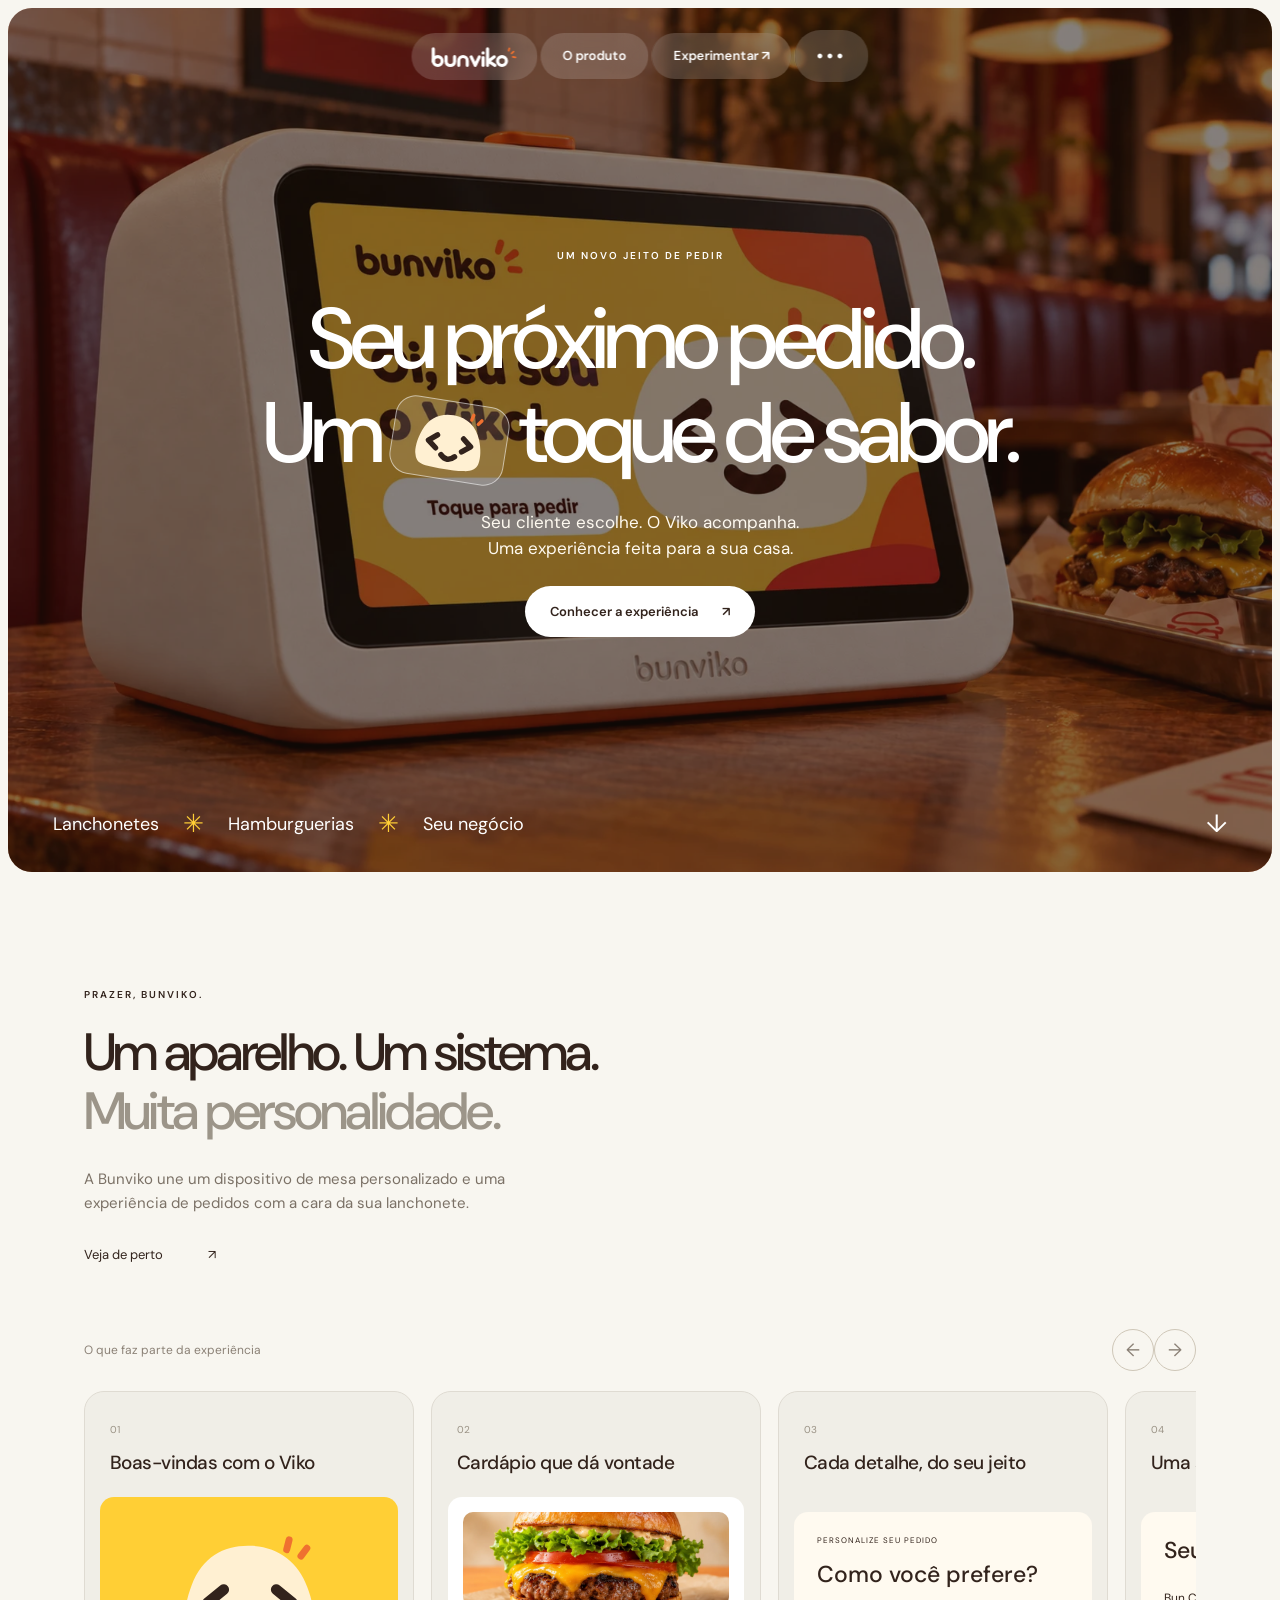
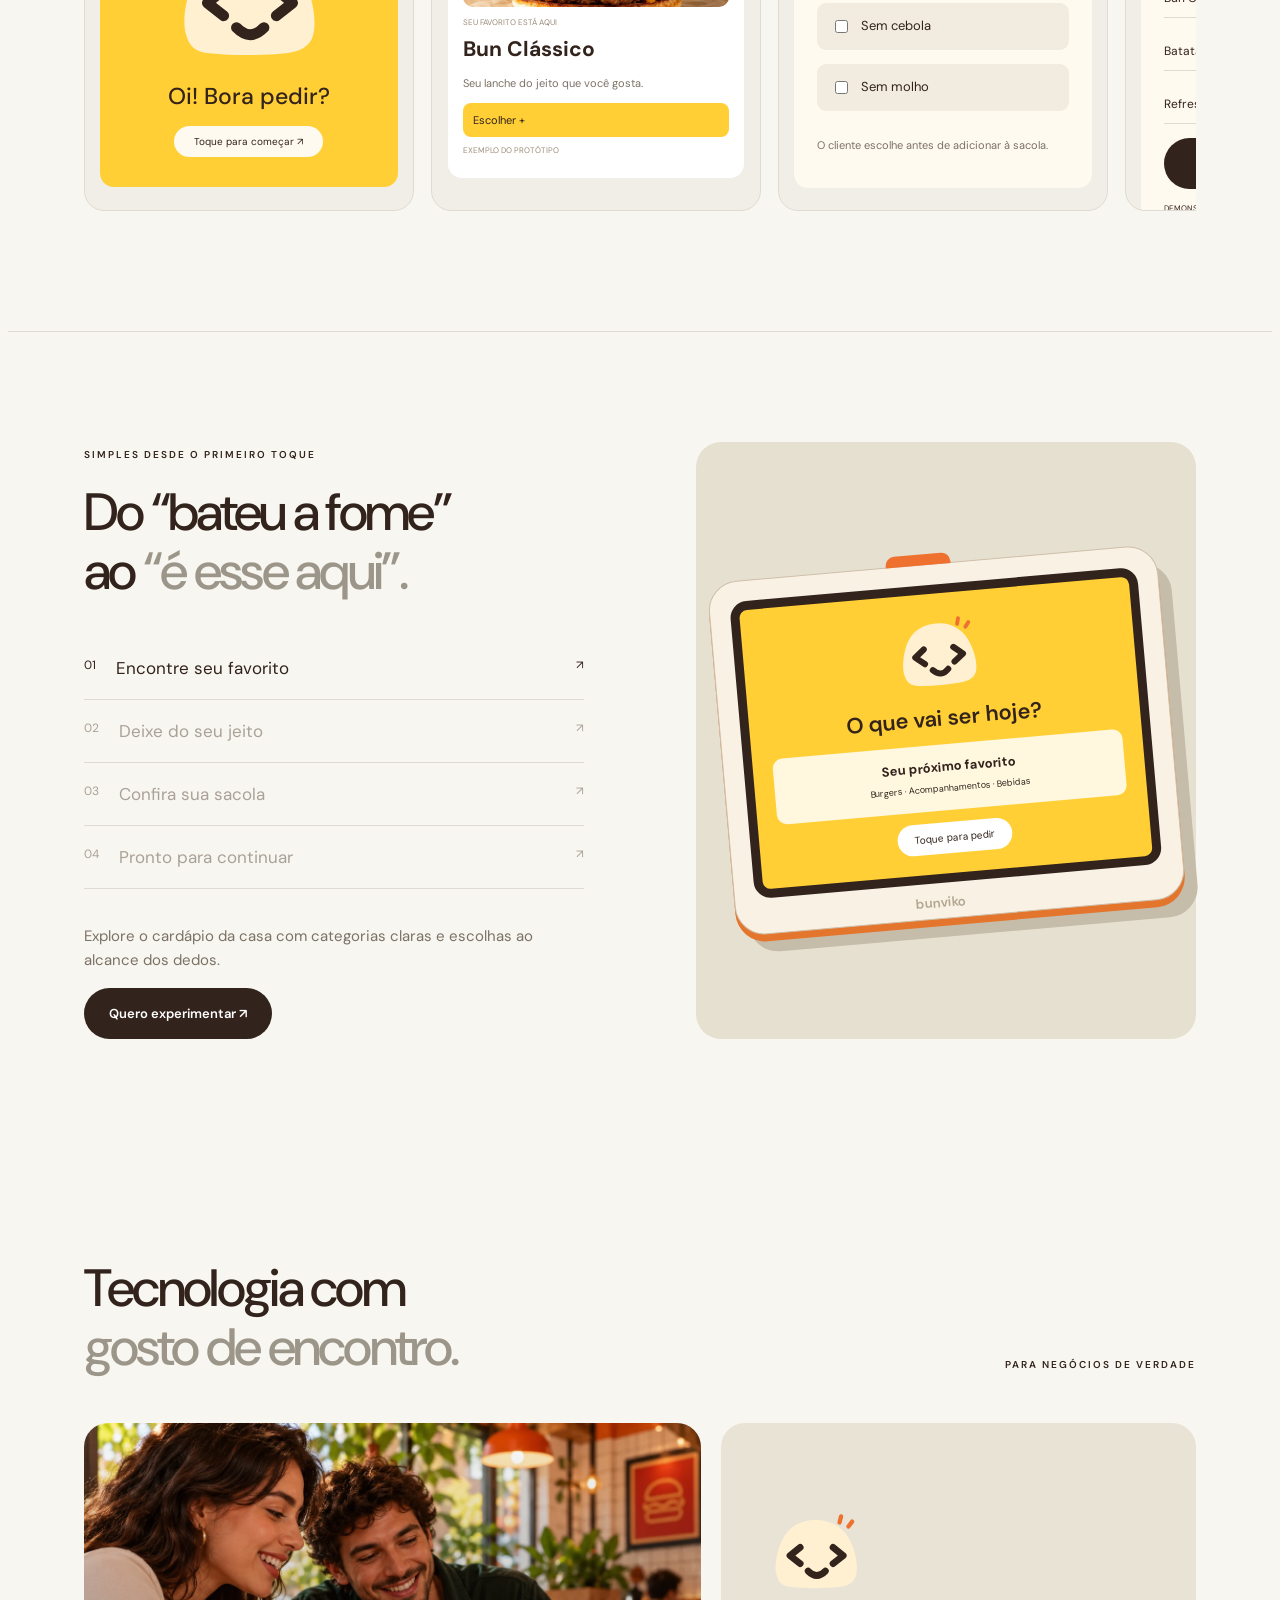
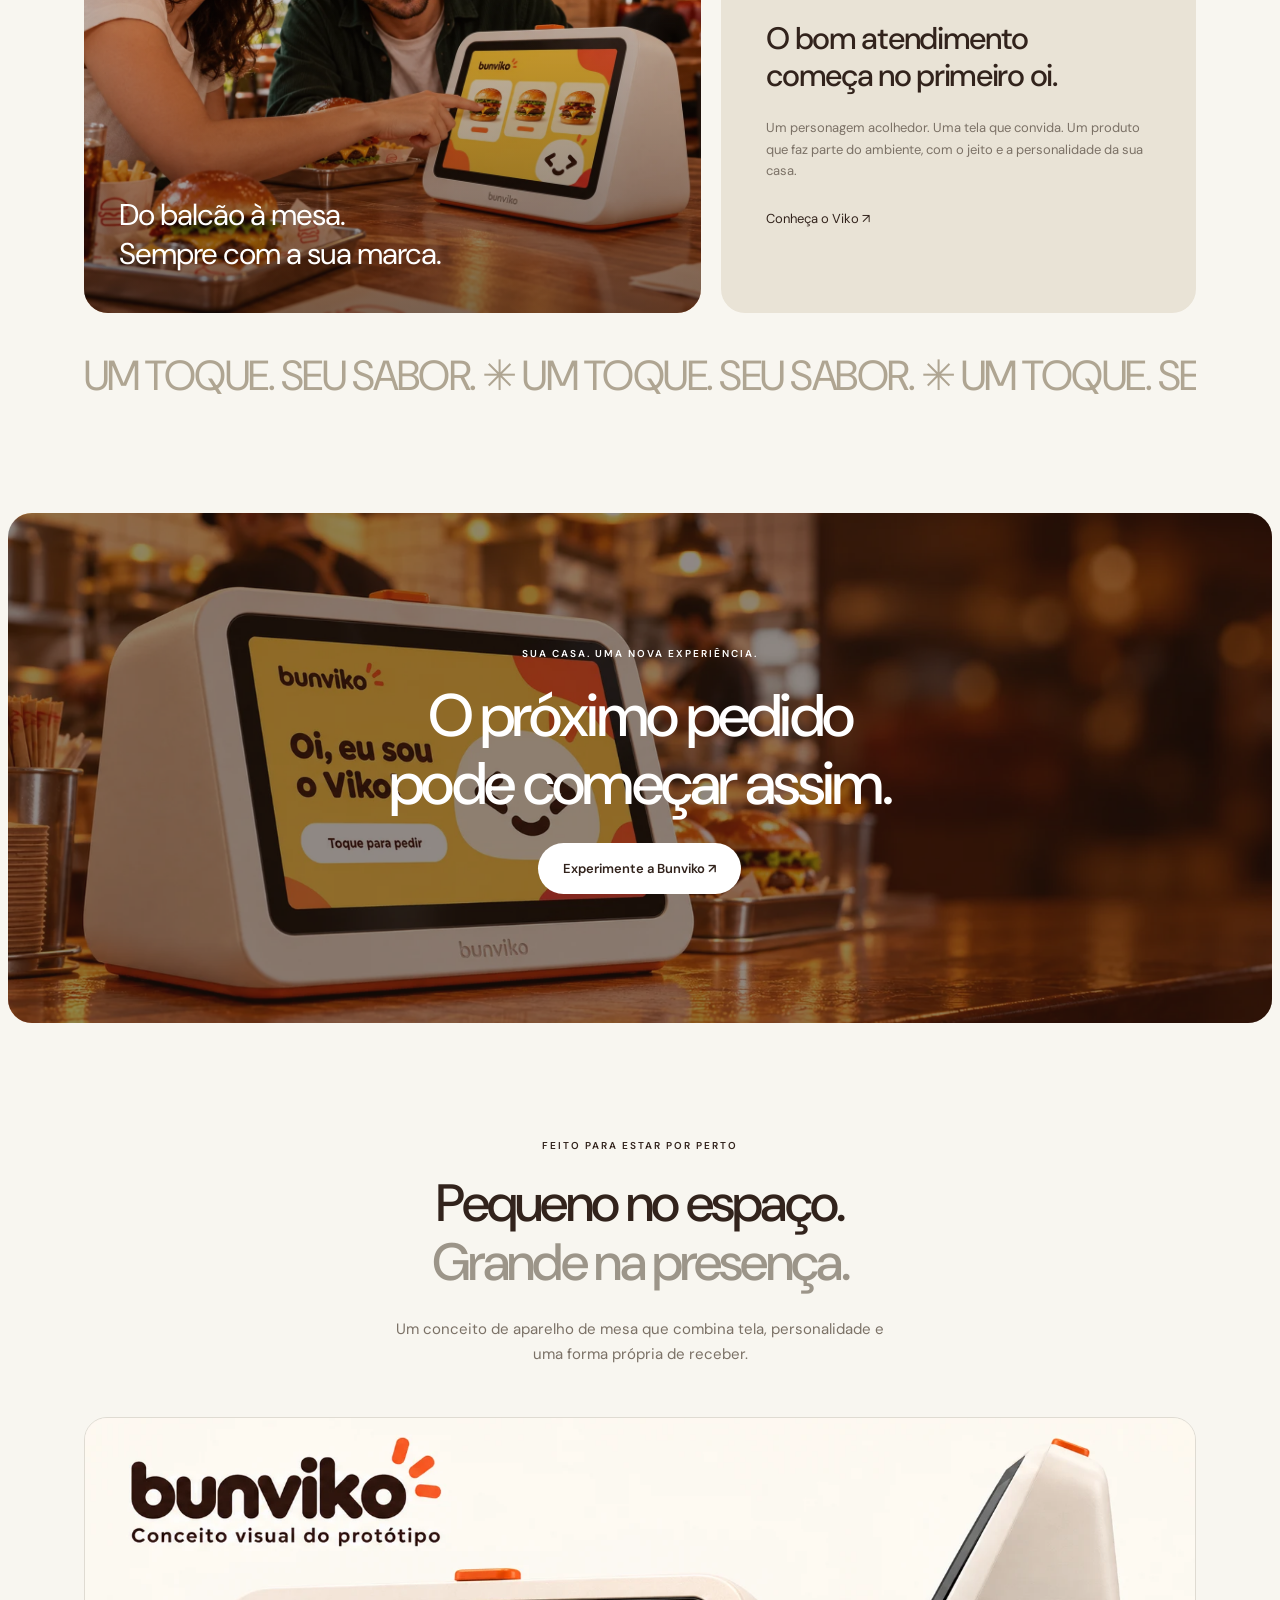
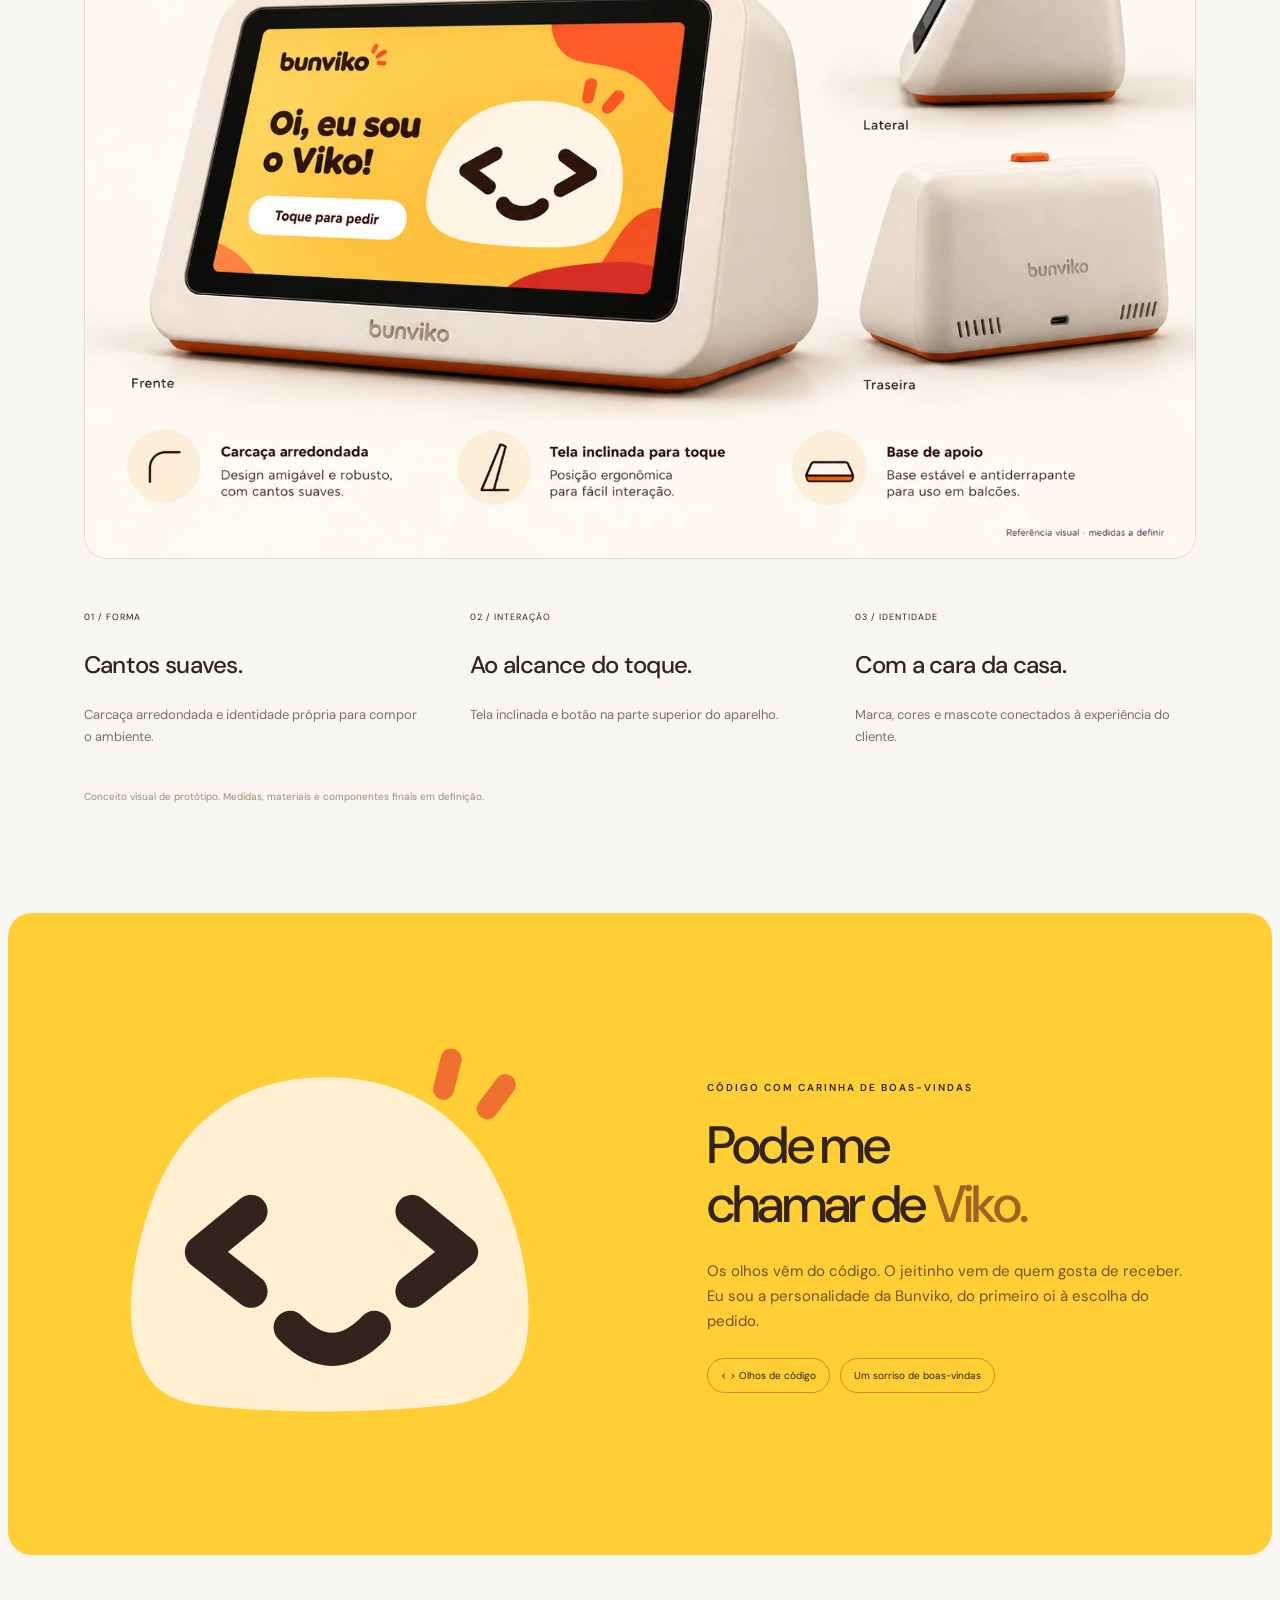
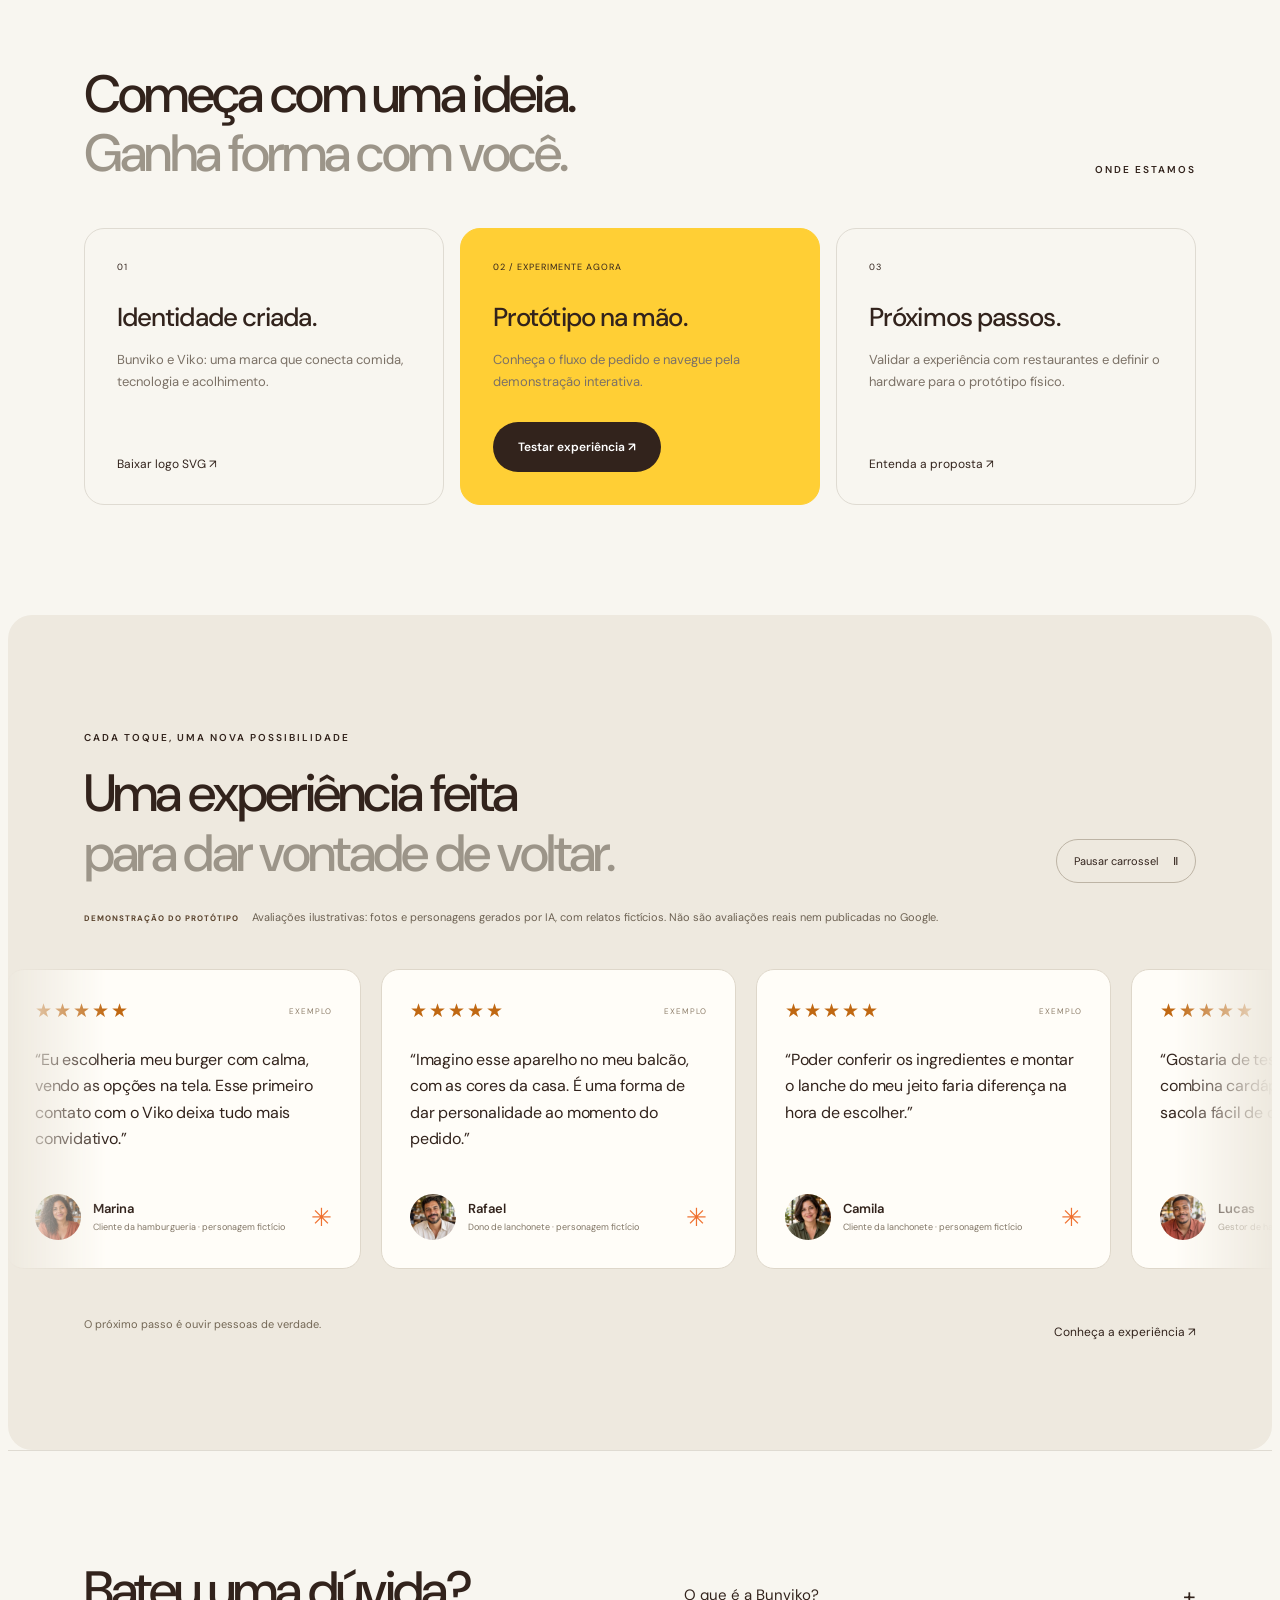
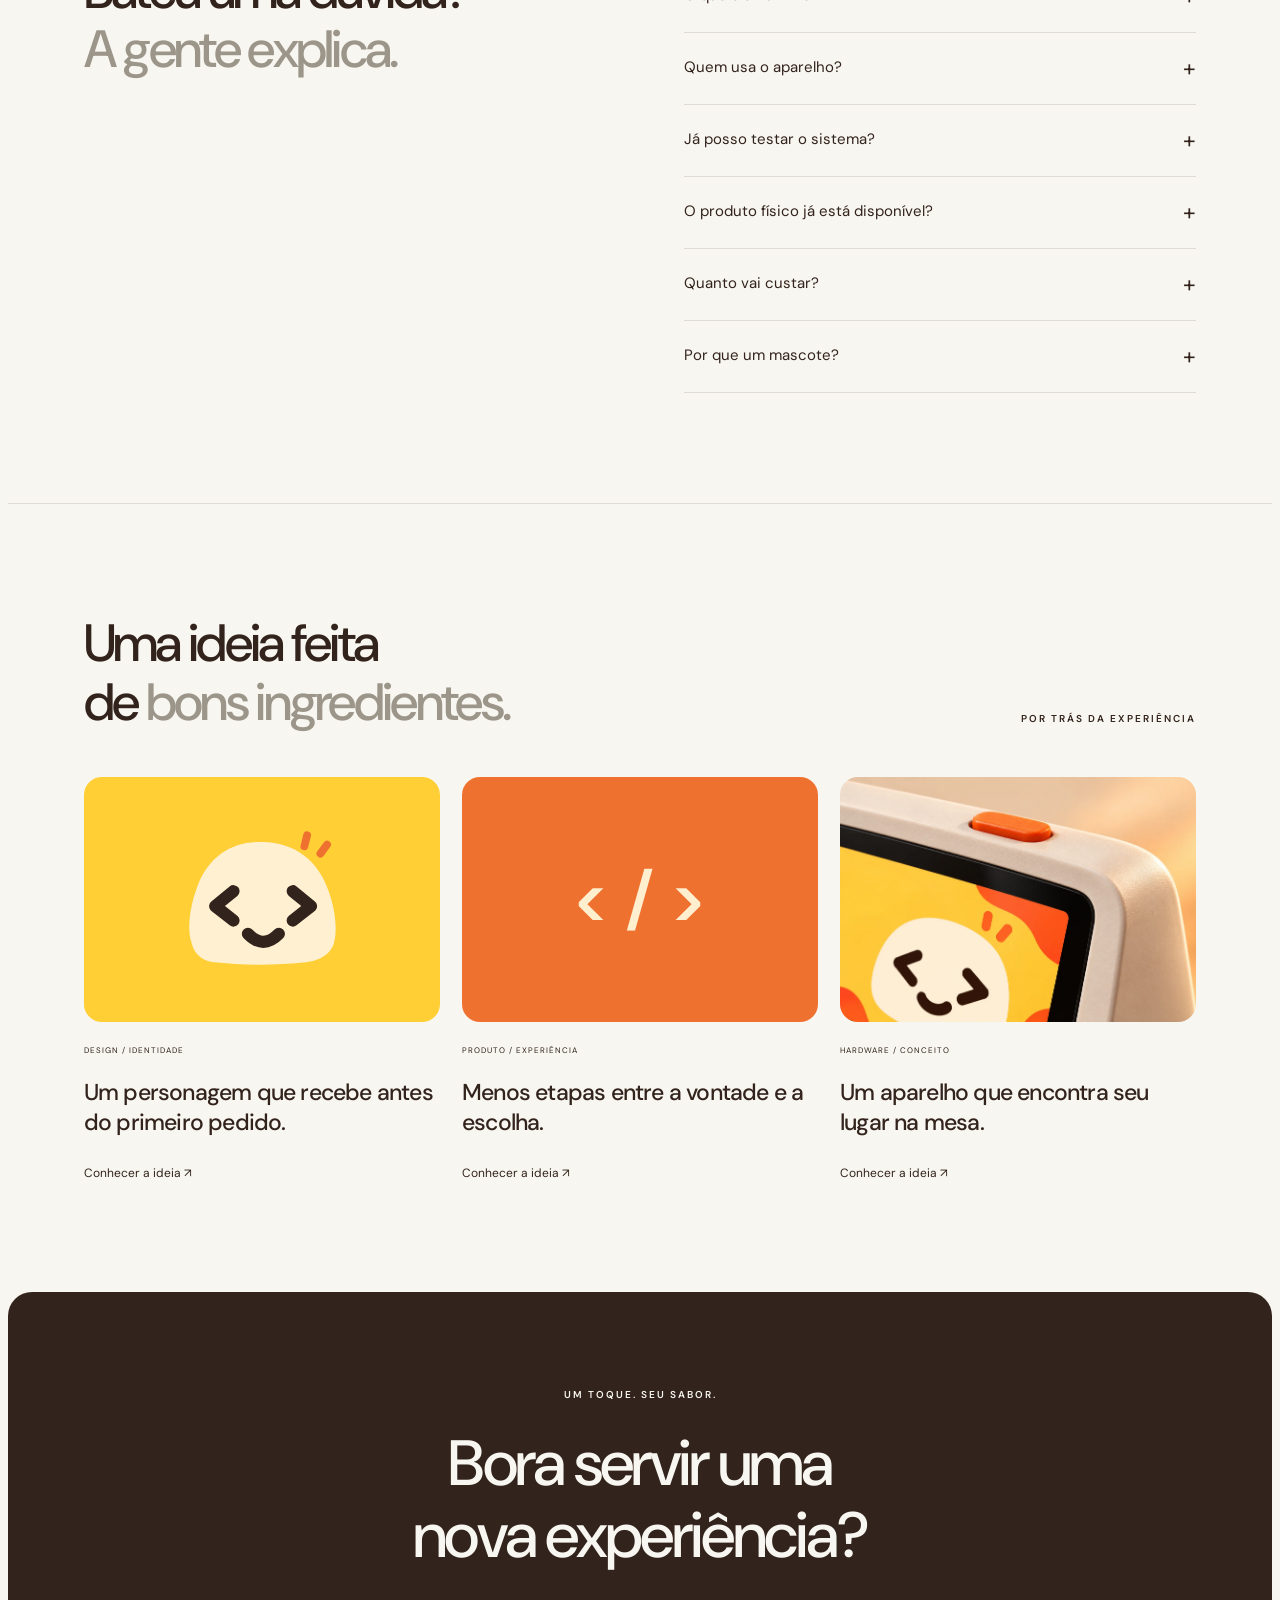
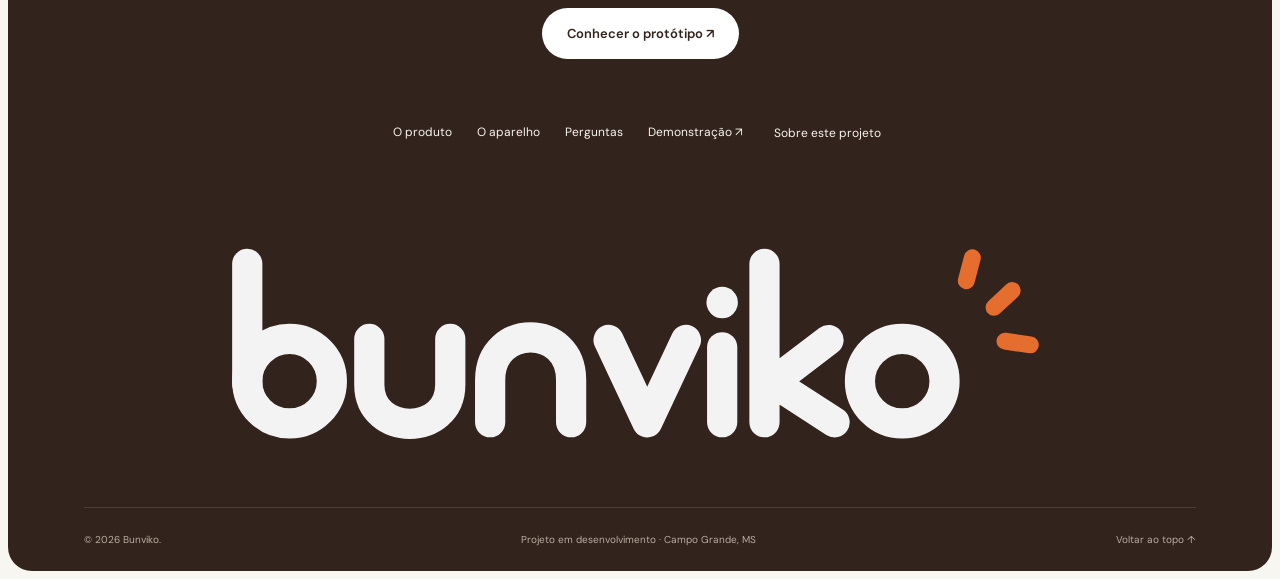
==== commit 9fc60fa2: "feat: abertura Viko e carrossel demonstrativo" ====
--- a/index.html
+++ b/index.html
@@ -1,6 +1,11 @@
-<!doctype html><html lang="pt-BR"><head><meta charset="utf-8"><meta name="viewport" content="width=device-width,initial-scale=1"><meta name="description" content="Conheça a Bunviko: um aparelho de autoatendimento com personalidade, pensado para lanchonetes e hamburguerias."><meta name="theme-color" content="#ffcf35"><title>Bunviko — Um toque. Seu sabor.</title><link rel="icon" href="assets/viko.svg" type="image/svg+xml"><link rel="stylesheet" href="style.css"><script defer src="script.js"></script></head><body>
+<!doctype html><html lang="pt-BR"><head><meta charset="utf-8"><meta name="viewport" content="width=device-width,initial-scale=1"><meta name="description" content="Conheça a Bunviko: um aparelho de autoatendimento com personalidade, pensado para lanchonetes e hamburguerias."><meta name="theme-color" content="#ffcf35"><title>Bunviko — Um toque. Seu sabor.</title><link rel="icon" href="assets/viko.svg" type="image/svg+xml"><script>try{if(!location.hash&&!matchMedia('(prefers-reduced-motion: reduce)').matches&&!sessionStorage.getItem('bunviko-welcome')){document.documentElement.classList.add('welcome-pending');setTimeout(()=>document.documentElement.classList.remove('welcome-pending'),6000)}}catch(e){}</script><script defer src="welcome.js"></script><link rel="stylesheet" href="style.css"><script defer src="script.js"></script></head><body>
+<div class="welcome" aria-label="Boas-vindas à Bunviko">
+ <div class="welcome-panel welcome-top"></div><div class="welcome-panel welcome-bottom"></div>
+ <div class="welcome-center"><span class="welcome-eyebrow">BEM-VINDO À BUNVIKO</span><div class="welcome-mascot"><img src="assets/viko.svg" alt="Viko dá as boas-vindas"><span class="touch-ring"></span></div><img class="welcome-logo" src="assets/logo.svg" alt="Bunviko"><p>Um toque. <strong>Seu sabor.</strong></p><div class="welcome-line" aria-hidden="true"><span></span></div></div>
+ <button class="welcome-skip" type="button">Pular abertura <span aria-hidden="true">↗</span></button>
+</div>
 <a class="skip" href="#produto">Ir ao conteúdo</a>
-<nav class="nav" aria-label="Navegação principal"><a class="brand" href="#inicio"><img src="assets/logo-white.svg" alt="Bunviko"></a><a href="#produto">O produto</a><a href="demo.html">Experimentar ↗</a><button id="menu" aria-expanded="false" aria-controls="nav-more" aria-label="Mais seções">•••</button><div id="nav-more" hidden><a href="#como">Como funciona</a><a href="#modelo">O aparelho</a><a href="#perguntas">Perguntas</a></div></nav>
+<nav class="nav" aria-label="Navegação principal"><a class="brand" href="#inicio"><img src="assets/logo-white.svg" alt="Bunviko"></a><a href="#produto">O produto</a><a href="demo.html">Experimentar ↗</a><button id="menu" aria-expanded="false" aria-controls="nav-more" aria-label="Mais seções">•••</button><div id="nav-more" hidden><a href="#como">Como funciona</a><a href="#avaliacoes">A experiência</a><a href="#modelo">O aparelho</a><a href="#perguntas">Perguntas</a></div></nav>
 <main><section class="hero" id="inicio"><video id="hero-video" class="hero-bg" autoplay muted loop playsinline preload="auto" poster="assets/restaurant.webp" aria-label="Vídeo do aparelho Bunviko no restaurante"><source src="assets/bunviko-loop.mp4" type="video/mp4"></video><div class="veil"></div><div class="hero-content"><span class="kicker">UM NOVO JEITO DE PEDIR</span><h1>Seu próximo pedido.<br>Um <span class="inline-viko"><img src="assets/viko.svg" alt=""></span> toque de sabor.</h1><p>Seu cliente escolhe. O Viko acompanha.<br>Uma experiência feita para a sua casa.</p><a class="btn white" href="demo.html"><span>Conhecer a experiência</span><span>↗</span></a></div><div class="hero-footer"><div>Lanchonetes <i>✳</i> Hamburguerias <i>✳</i> Seu negócio</div><a href="#produto" aria-label="Explorar produto">↓</a></div></section>
 <section id="produto" class="features section"><div class="intro reveal"><span class="kicker">PRAZER, BUNVIKO.</span><h2>Um aparelho. Um sistema.<br><em>Muita personalidade.</em></h2><p>A Bunviko une um dispositivo de mesa personalizado e uma experiência de pedidos com a cara da sua lanchonete.</p><a class="text-link" href="#modelo">Veja de perto <span>↗</span></a></div><div class="carousel-controls"><span>O que faz parte da experiência</span><div><button data-slide="-1" aria-label="Recurso anterior">←</button><button data-slide="1" aria-label="Próximo recurso">→</button></div></div><div class="feature-track" id="feature-track">
 <article class="feature-card"><header><span>01</span><h3>Boas-vindas com o Viko</h3></header><div class="viko-card"><img src="assets/viko.svg" alt="Mascote Viko"><b>Oi! Bora pedir?</b><span>Toque para começar ↗</span></div></article>
@@ -11,10 +16,11 @@
 <article class="feature-card"><header><span>06</span><h3>Experimente no navegador</h3></header><div class="viko-card cream"><span class="code">&lt;/&gt;</span><b>Do conceito ao toque.</b><a class="btn dark" href="demo.html">Abrir demonstração ↗</a></div></article></div></section>
 <section class="how section" id="como"><div class="how-copy reveal"><span class="kicker">SIMPLES DESDE O PRIMEIRO TOQUE</span><h2>Do “bateu a fome”<br>ao <em>“é esse aqui”.</em></h2><div class="steps" role="group" aria-label="Etapas do pedido"><button class="active" data-step="0">01 <span>Encontre seu favorito</span> ↗</button><button data-step="1">02 <span>Deixe do seu jeito</span> ↗</button><button data-step="2">03 <span>Confira sua sacola</span> ↗</button><button data-step="3">04 <span>Pronto para continuar</span> ↗</button></div><p id="step-description">Explore o cardápio da casa com categorias claras e escolhas ao alcance dos dedos.</p><a class="btn dark" href="demo.html">Quero experimentar ↗</a></div><div class="how-visual reveal"><div class="device"><i class="top-button"></i><div class="device-screen"><img src="assets/viko.svg" alt="Viko"><span id="device-label">O que vai ser hoje?</span><div class="device-choices"><b id="device-choice">Seu próximo favorito</b><span id="device-sub">Burgers · Acompanhamentos · Bebidas</span></div><a href="demo.html">Toque para pedir</a></div><small>bunviko</small></div></div></section>
 <section class="story section"><div class="section-head reveal"><h2>Tecnologia com<br><em>gosto de encontro.</em></h2><span class="kicker">PARA NEGÓCIOS DE VERDADE</span></div><div class="story-grid"><div class="photo-tile reveal"><img src="assets/table-experience.webp" alt="Clientes escolhendo seu pedido no Bunviko à mesa da hamburgueria" loading="lazy"><span>Do balcão à mesa.<br>Sempre com a sua marca.</span></div><div class="statement reveal"><img src="assets/viko.svg" alt="Viko"><h3>O bom atendimento<br>começa no primeiro oi.</h3><p>Um personagem acolhedor. Uma tela que convida. Um produto que faz parte do ambiente, com o jeito e a personalidade da sua casa.</p><a class="text-link" href="#viko">Conheça o Viko ↗</a></div></div><div class="ticker" aria-hidden="true"><div>UM TOQUE. SEU SABOR. ✳ UM TOQUE. SEU SABOR. ✳ UM TOQUE. SEU SABOR. ✳ UM TOQUE. SEU SABOR. ✳ </div></div></section>
-<section class="image-cta"><img src="assets/restaurant.webp" alt="" loading="lazy"><div><span class="kicker">SUA CASA. UMA NOVA EXPERIÊNCIA.</span><h2>O próximo pedido<br>pode começar assim.</h2><a class="btn white" href="demo.html">Experimente a Bunviko ↗</a></div></section>
+<section class="image-cta"><img src="assets/counter-scene.webp" alt="Bunviko no balcão de uma hamburgueria" loading="lazy"><div><span class="kicker">SUA CASA. UMA NOVA EXPERIÊNCIA.</span><h2>O próximo pedido<br>pode começar assim.</h2><a class="btn white" href="demo.html">Experimente a Bunviko ↗</a></div></section>
 <section class="hardware section" id="modelo"><div class="center reveal"><span class="kicker">FEITO PARA ESTAR POR PERTO</span><h2>Pequeno no espaço.<br><em>Grande na presença.</em></h2><p>Um conceito de aparelho de mesa que combina tela, personalidade e uma forma própria de receber.</p></div><img class="prototype reveal" src="assets/product.webp" alt="Conceito Bunviko em três vistas com botão laranja na parte superior" loading="lazy"><div class="specs"><div><span>01 / FORMA</span><h3>Cantos suaves.</h3><p>Carcaça arredondada e identidade própria para compor o ambiente.</p></div><div><span>02 / INTERAÇÃO</span><h3>Ao alcance do toque.</h3><p>Tela inclinada e botão na parte superior do aparelho.</p></div><div><span>03 / IDENTIDADE</span><h3>Com a cara da casa.</h3><p>Marca, cores e mascote conectados à experiência do cliente.</p></div></div><small class="concept-note">Conceito visual de protótipo. Medidas, materiais e componentes finais em definição.</small></section>
 <section class="viko-section section" id="viko"><div class="big-viko reveal"><img src="assets/viko.svg" alt="Viko, mascote com olhos de código"></div><div class="reveal"><span class="kicker">CÓDIGO COM CARINHA DE BOAS-VINDAS</span><h2>Pode me<br>chamar de <em>Viko.</em></h2><p>Os olhos vêm do código. O jeitinho vem de quem gosta de receber. Eu sou a personalidade da Bunviko, do primeiro oi à escolha do pedido.</p><div class="viko-tags"><span>&lt; &gt; Olhos de código</span><span>Um sorriso de boas-vindas</span></div></div></section>
 <section class="stage section" id="prototipo"><div class="section-head reveal"><h2>Começa com uma ideia.<br><em>Ganha forma com você.</em></h2><span class="kicker">ONDE ESTAMOS</span></div><div class="stage-grid"><article><span>01</span><h3>Identidade criada.</h3><p>Bunviko e Viko: uma marca que conecta comida, tecnologia e acolhimento.</p><a href="assets/logo.svg" download>Baixar logo SVG ↗</a></article><article class="stage-highlight"><span>02 / EXPERIMENTE AGORA</span><h3>Protótipo na mão.</h3><p>Conheça o fluxo de pedido e navegue pela demonstração interativa.</p><a class="btn dark" href="demo.html">Testar experiência ↗</a></article><article><span>03</span><h3>Próximos passos.</h3><p>Validar a experiência com restaurantes e definir o hardware para o protótipo físico.</p><button class="text-link" data-info>Entenda a proposta ↗</button></article></div></section>
+<section class="reviews section" id="avaliacoes" aria-labelledby="reviews-title"><div class="section-head"><div><span class="kicker">CADA TOQUE, UMA NOVA POSSIBILIDADE</span><h2 id="reviews-title">Uma experiência feita<br><em>para dar vontade de voltar.</em></h2></div><button class="reviews-toggle" type="button" aria-pressed="false">Pausar carrossel <span aria-hidden="true">Ⅱ</span></button></div><p class="reviews-disclosure"><span>DEMONSTRAÇÃO DO PROTÓTIPO</span> Avaliações ilustrativas: fotos e personagens gerados por IA, com relatos fictícios. Não são avaliações reais nem publicadas no Google.</p><div class="reviews-window" role="region" aria-label="Carrossel de avaliações ilustrativas"><div class="reviews-track"><div class="reviews-group"><article class="review-card"><div class="review-card-top"><span class="review-stars" aria-label="5 estrelas ilustrativas">★★★★★</span><span class="review-demo">EXEMPLO</span></div><blockquote>“Eu escolheria meu burger com calma, vendo as opções na tela. Esse primeiro contato com o Viko deixa tudo mais convidativo.”</blockquote><div class="review-person"><img src="assets/review-person-1.webp" width="52" height="52" alt="Retrato fictício de Marina" loading="lazy"><div><b>Marina</b><span>Cliente da hamburgueria · personagem fictício</span></div><span class="review-mark" aria-hidden="true">✳</span></div></article><article class="review-card"><div class="review-card-top"><span class="review-stars" aria-label="5 estrelas ilustrativas">★★★★★</span><span class="review-demo">EXEMPLO</span></div><blockquote>“Imagino esse aparelho no meu balcão, com as cores da casa. É uma forma de dar personalidade ao momento do pedido.”</blockquote><div class="review-person"><img src="assets/review-person-2.webp" width="52" height="52" alt="Retrato fictício de Rafael" loading="lazy"><div><b>Rafael</b><span>Dono de lanchonete · personagem fictício</span></div><span class="review-mark" aria-hidden="true">✳</span></div></article><article class="review-card"><div class="review-card-top"><span class="review-stars" aria-label="5 estrelas ilustrativas">★★★★★</span><span class="review-demo">EXEMPLO</span></div><blockquote>“Poder conferir os ingredientes e montar o lanche do meu jeito faria diferença na hora de escolher.”</blockquote><div class="review-person"><img src="assets/review-person-3.webp" width="52" height="52" alt="Retrato fictício de Camila" loading="lazy"><div><b>Camila</b><span>Cliente da lanchonete · personagem fictício</span></div><span class="review-mark" aria-hidden="true">✳</span></div></article><article class="review-card"><div class="review-card-top"><span class="review-stars" aria-label="5 estrelas ilustrativas">★★★★★</span><span class="review-demo">EXEMPLO</span></div><blockquote>“Gostaria de testar uma experiência que combina cardápio, personalização e uma sacola fácil de conferir.”</blockquote><div class="review-person"><img src="assets/review-person-4.webp" width="52" height="52" alt="Retrato fictício de Lucas" loading="lazy"><div><b>Lucas</b><span>Gestor de hamburgueria · personagem fictício</span></div><span class="review-mark" aria-hidden="true">✳</span></div></article></div><div class="reviews-group reviews-copy" aria-hidden="true"><article class="review-card"><div class="review-card-top"><span class="review-stars" aria-label="5 estrelas ilustrativas">★★★★★</span><span class="review-demo">EXEMPLO</span></div><blockquote>“Eu escolheria meu burger com calma, vendo as opções na tela. Esse primeiro contato com o Viko deixa tudo mais convidativo.”</blockquote><div class="review-person"><img src="assets/review-person-1.webp" width="52" height="52" alt="Retrato fictício de Marina" loading="lazy"><div><b>Marina</b><span>Cliente da hamburgueria · personagem fictício</span></div><span class="review-mark" aria-hidden="true">✳</span></div></article><article class="review-card"><div class="review-card-top"><span class="review-stars" aria-label="5 estrelas ilustrativas">★★★★★</span><span class="review-demo">EXEMPLO</span></div><blockquote>“Imagino esse aparelho no meu balcão, com as cores da casa. É uma forma de dar personalidade ao momento do pedido.”</blockquote><div class="review-person"><img src="assets/review-person-2.webp" width="52" height="52" alt="Retrato fictício de Rafael" loading="lazy"><div><b>Rafael</b><span>Dono de lanchonete · personagem fictício</span></div><span class="review-mark" aria-hidden="true">✳</span></div></article><article class="review-card"><div class="review-card-top"><span class="review-stars" aria-label="5 estrelas ilustrativas">★★★★★</span><span class="review-demo">EXEMPLO</span></div><blockquote>“Poder conferir os ingredientes e montar o lanche do meu jeito faria diferença na hora de escolher.”</blockquote><div class="review-person"><img src="assets/review-person-3.webp" width="52" height="52" alt="Retrato fictício de Camila" loading="lazy"><div><b>Camila</b><span>Cliente da lanchonete · personagem fictício</span></div><span class="review-mark" aria-hidden="true">✳</span></div></article><article class="review-card"><div class="review-card-top"><span class="review-stars" aria-label="5 estrelas ilustrativas">★★★★★</span><span class="review-demo">EXEMPLO</span></div><blockquote>“Gostaria de testar uma experiência que combina cardápio, personalização e uma sacola fácil de conferir.”</blockquote><div class="review-person"><img src="assets/review-person-4.webp" width="52" height="52" alt="Retrato fictício de Lucas" loading="lazy"><div><b>Lucas</b><span>Gestor de hamburgueria · personagem fictício</span></div><span class="review-mark" aria-hidden="true">✳</span></div></article></div></div></div><div class="reviews-bottom"><span>O próximo passo é ouvir pessoas de verdade.</span><a class="text-link" href="demo.html">Conheça a experiência ↗</a></div></section>
 <section class="faq section" id="perguntas"><h2 class="reveal">Bateu uma dúvida?<br><em>A gente explica.</em></h2><div><details><summary>O que é a Bunviko?</summary><p>Um conceito de solução de autoatendimento para lanchonetes e hamburguerias, unindo um aparelho personalizado e um sistema para o cliente escolher e montar o pedido.</p></details><details><summary>Quem usa o aparelho?</summary><p>O cliente da lanchonete ou hamburgueria. A experiência começa nas boas-vindas e segue para a escolha e a personalização dos itens.</p></details><details><summary>Já posso testar o sistema?</summary><p>Sim. A demonstração no navegador permite explorar o cardápio ilustrativo, personalizar um burger e montar uma sacola. Ela não envia pedidos reais nem faz cobranças.</p><a href="demo.html">Abrir demonstração ↗</a></details><details><summary>O produto físico já está disponível?</summary><p>A Bunviko está na fase de conceito e protótipo. As imagens mostram a direção visual do aparelho; medidas, componentes e produção ainda serão definidos.</p></details><details><summary>Quanto vai custar?</summary><p>Os preços e o modelo comercial ainda estão em definição. Não há contratação ou pagamento disponível nesta versão de apresentação.</p></details><details><summary>Por que um mascote?</summary><p>O Viko dá personalidade à interface e ajuda a criar uma recepção simpática para o cliente, com olhos inspirados em símbolos de código.</p></details></div></section>
 <section class="insights section"><div class="section-head"><h2>Uma ideia feita<br>de <em>bons ingredientes.</em></h2><span class="kicker">POR TRÁS DA EXPERIÊNCIA</span></div><div class="insight-grid"><button data-article="0"><div class="insight-art yellow"><img src="assets/viko.svg" alt=""></div><small>DESIGN / IDENTIDADE</small><h3>Um personagem que recebe antes do primeiro pedido.</h3><span>Conhecer a ideia ↗</span></button><button data-article="1"><div class="insight-art orange"><span>&lt; / &gt;</span></div><small>PRODUTO / EXPERIÊNCIA</small><h3>Menos etapas entre a vontade e a escolha.</h3><span>Conhecer a ideia ↗</span></button><button data-article="2"><div class="insight-art"><img src="assets/hardware-detail.webp" alt="Detalhe do botão superior e da carcaça do Bunviko" loading="lazy"></div><small>HARDWARE / CONCEITO</small><h3>Um aparelho que encontra seu lugar na mesa.</h3><span>Conhecer a ideia ↗</span></button></div></section>
 <footer class="footer"><div class="footer-title"><span class="kicker">UM TOQUE. SEU SABOR.</span><h2>Bora servir uma<br>nova experiência?</h2><a class="btn white" href="demo.html">Conhecer o protótipo ↗</a></div><div class="footer-links"><a href="#produto">O produto</a><a href="#modelo">O aparelho</a><a href="#perguntas">Perguntas</a><a href="demo.html">Demonstração ↗</a><button data-info>Sobre este projeto</button></div><img class="footer-logo" src="assets/logo-white.svg" alt="Bunviko"><div class="footer-bottom"><span>© 2026 Bunviko.</span><span>Projeto em desenvolvimento · Campo Grande, MS</span><a href="#inicio">Voltar ao topo ↑</a></div></footer></main>
--- a/style.css
+++ b/style.css
@@ -3,3 +3,7 @@
 .hero p{color:#fffaf0}.hero-bg{filter:blur(2px)}.veil{background:#1b100b88}
 .nav{width:max-content;max-width:calc(100% - 20px)}.nav>a,.nav>button{flex-shrink:0}@media(max-width:500px){.nav>a,.nav>button{padding-left:11px;padding-right:11px}.nav .brand{padding:10px}.brand img{width:71px}}
 video.hero-bg{filter:none;animation:none}.video-toggle{border:1px solid #ffffff55;border-radius:30px;background:#0003;color:white;min-height:44px;padding:10px 16px;font-size:11px;backdrop-filter:blur(10px)}@media(max-width:600px){.hero-footer{flex-wrap:wrap}.video-toggle{font-size:10px;padding:8px 12px}.hero-footer>div{order:3;width:100%;justify-content:center}}
+/* Brand welcome: a short, skippable entrance, once per session. */
+.welcome{display:none;position:fixed;inset:0;z-index:1000;isolation:isolate;color:var(--ink)}.welcome-pending{overflow:hidden}.welcome-pending .welcome{display:block}.welcome-panel{position:absolute;left:0;width:100%;height:calc(50% + 1px);background:var(--yellow)}.welcome-top{top:0;animation:welcome-top-out .85s 2.5s cubic-bezier(.76,0,.24,1) forwards}.welcome-bottom{bottom:0;animation:welcome-bottom-out .85s 2.5s cubic-bezier(.76,0,.24,1) forwards}.welcome-center{position:absolute;inset:0;display:flex;flex-direction:column;align-items:center;justify-content:center;animation:welcome-content-out .35s 2.4s forwards}.welcome-eyebrow{font-size:10px;font-weight:700;letter-spacing:3px;animation:welcome-up .6s .1s both}.welcome-mascot{position:relative;width:clamp(150px,23vw,240px);margin:23px 0 10px;animation:welcome-pop .85s .12s cubic-bezier(.16,1,.3,1) both}.welcome-mascot img{position:relative;z-index:1;width:100%}.touch-ring{position:absolute;inset:18%;border:2px solid var(--orange);border-radius:50%;animation:welcome-ring 1.2s .6s both}.welcome-logo{width:clamp(190px,27vw,320px);animation:welcome-up .7s .4s both}.welcome-center p{font-size:clamp(17px,2vw,24px);letter-spacing:-.6px;margin:14px 0 30px;animation:welcome-up .6s .7s both}.welcome-center p strong{font-weight:600}.welcome-line{width:120px;height:3px;background:#32231c15;border-radius:3px;overflow:hidden}.welcome-line span{display:block;height:100%;background:var(--orange);transform-origin:left;animation:welcome-progress 2.3s linear both}.welcome-skip{position:absolute;right:30px;bottom:24px;border:1px solid #32231c40;border-radius:30px;background:none;padding:12px 18px;font-size:11px;animation:welcome-content-out .2s 2.45s forwards}.welcome-skip span{margin-left:18px}@keyframes welcome-up{from{opacity:0;transform:translateY(18px)}to{opacity:1;transform:none}}@keyframes welcome-pop{from{opacity:0;transform:scale(.65) rotate(-9deg)}to{opacity:1;transform:scale(1)}}@keyframes welcome-ring{from{opacity:.7;transform:scale(.4)}to{opacity:0;transform:scale(1.65)}}@keyframes welcome-progress{from{transform:scaleX(0)}to{transform:scaleX(1)}}@keyframes welcome-content-out{to{opacity:0;visibility:hidden}}@keyframes welcome-top-out{to{transform:translateY(-100%)}}@keyframes welcome-bottom-out{to{transform:translateY(100%)}}
+/* Clearly labeled prototype reviews; no aggregate rating or third-party endorsement. */
+.reviews{max-width:none;overflow:hidden;background:#eee9df;border-radius:24px}.reviews .section-head{max-width:1200px;margin:0 auto 25px;align-items:flex-end}.reviews h2{margin:18px 0 0}.reviews-toggle{display:flex;align-items:center;gap:15px;white-space:nowrap;border:1px solid #bdb4a5;border-radius:30px;background:transparent;padding:13px 17px;font-size:11px;min-height:44px}.reviews-disclosure{max-width:1200px;margin:0 auto 32px;font-size:11px!important;line-height:1.7!important;color:#6c6152!important}.reviews-disclosure>span{display:inline-block;margin-right:10px;color:#59422c;font-size:8px;font-weight:700;letter-spacing:1px}.reviews-window{overflow:hidden;margin:0 -7%;padding:10px 0;mask-image:linear-gradient(to right,transparent,#000 8%,#000 92%,transparent)}.reviews-track{display:flex;width:max-content;gap:20px;animation:reviews-drift 48s linear infinite;will-change:transform}.reviews-group{display:flex;gap:20px}.review-card{width:355px;flex:0 0 355px;border-radius:18px;background:#fffdf8;border:1px solid #ded7ca;padding:28px;display:flex;flex-direction:column;min-height:300px}.review-card-top{display:flex;justify-content:space-between;align-items:center;gap:15px}.review-stars{color:#c06812;font-size:19px;letter-spacing:2px}.review-demo{font-size:8px;letter-spacing:1px;color:#8e7f6b}.review-card blockquote{margin:24px 0 30px;font-size:16px;line-height:1.65;letter-spacing:-.2px}.review-person{display:flex;align-items:center;gap:12px;margin-top:auto}.review-person img{border-radius:50%;width:46px;height:46px;object-fit:cover}.review-person b{display:block;font-size:13px;font-weight:600}.review-person div>span{display:block;font-size:9px;line-height:1.6;color:#807565;margin-top:3px}.review-mark{margin-left:auto;font-size:25px;color:var(--orange)}.reviews-bottom{display:flex;justify-content:space-between;align-items:center;gap:20px;max-width:1200px;margin:30px auto 0}.reviews-bottom>span{font-size:11px;color:#736755}.reviews-bottom a{font-size:12px}.reviews-window:hover .reviews-track,.reviews:focus-within .reviews-track,.reviews.is-paused .reviews-track{animation-play-state:paused}@keyframes reviews-drift{to{transform:translateX(calc(-50% - 10px))}}@media(max-width:800px){.reviews-toggle{margin-top:25px;width:max-content}.reviews-disclosure{margin-top:22px}.reviews-window{margin:0 -8%}.review-card{width:310px;flex-basis:310px;padding:24px;min-height:305px}.reviews-bottom{align-items:flex-start;flex-direction:column;gap:18px}}@media(max-width:500px){.welcome-skip{right:18px;bottom:18px}.welcome-eyebrow{font-size:8px}.welcome-mascot{width:170px}.reviews{border-radius:20px}.review-card{width:285px;flex-basis:285px}.review-card blockquote{font-size:15px}.reviews-disclosure{font-size:10px!important}.reviews-window{mask-image:linear-gradient(to right,transparent,#000 5%,#000 95%,transparent)}}@media(prefers-reduced-motion:reduce){.welcome{display:none!important}.welcome-pending{overflow:auto}.reviews-window{overflow-x:auto;mask-image:none}.reviews-track{animation:none;transform:none;will-change:auto}.reviews-copy,.reviews-toggle{display:none}}
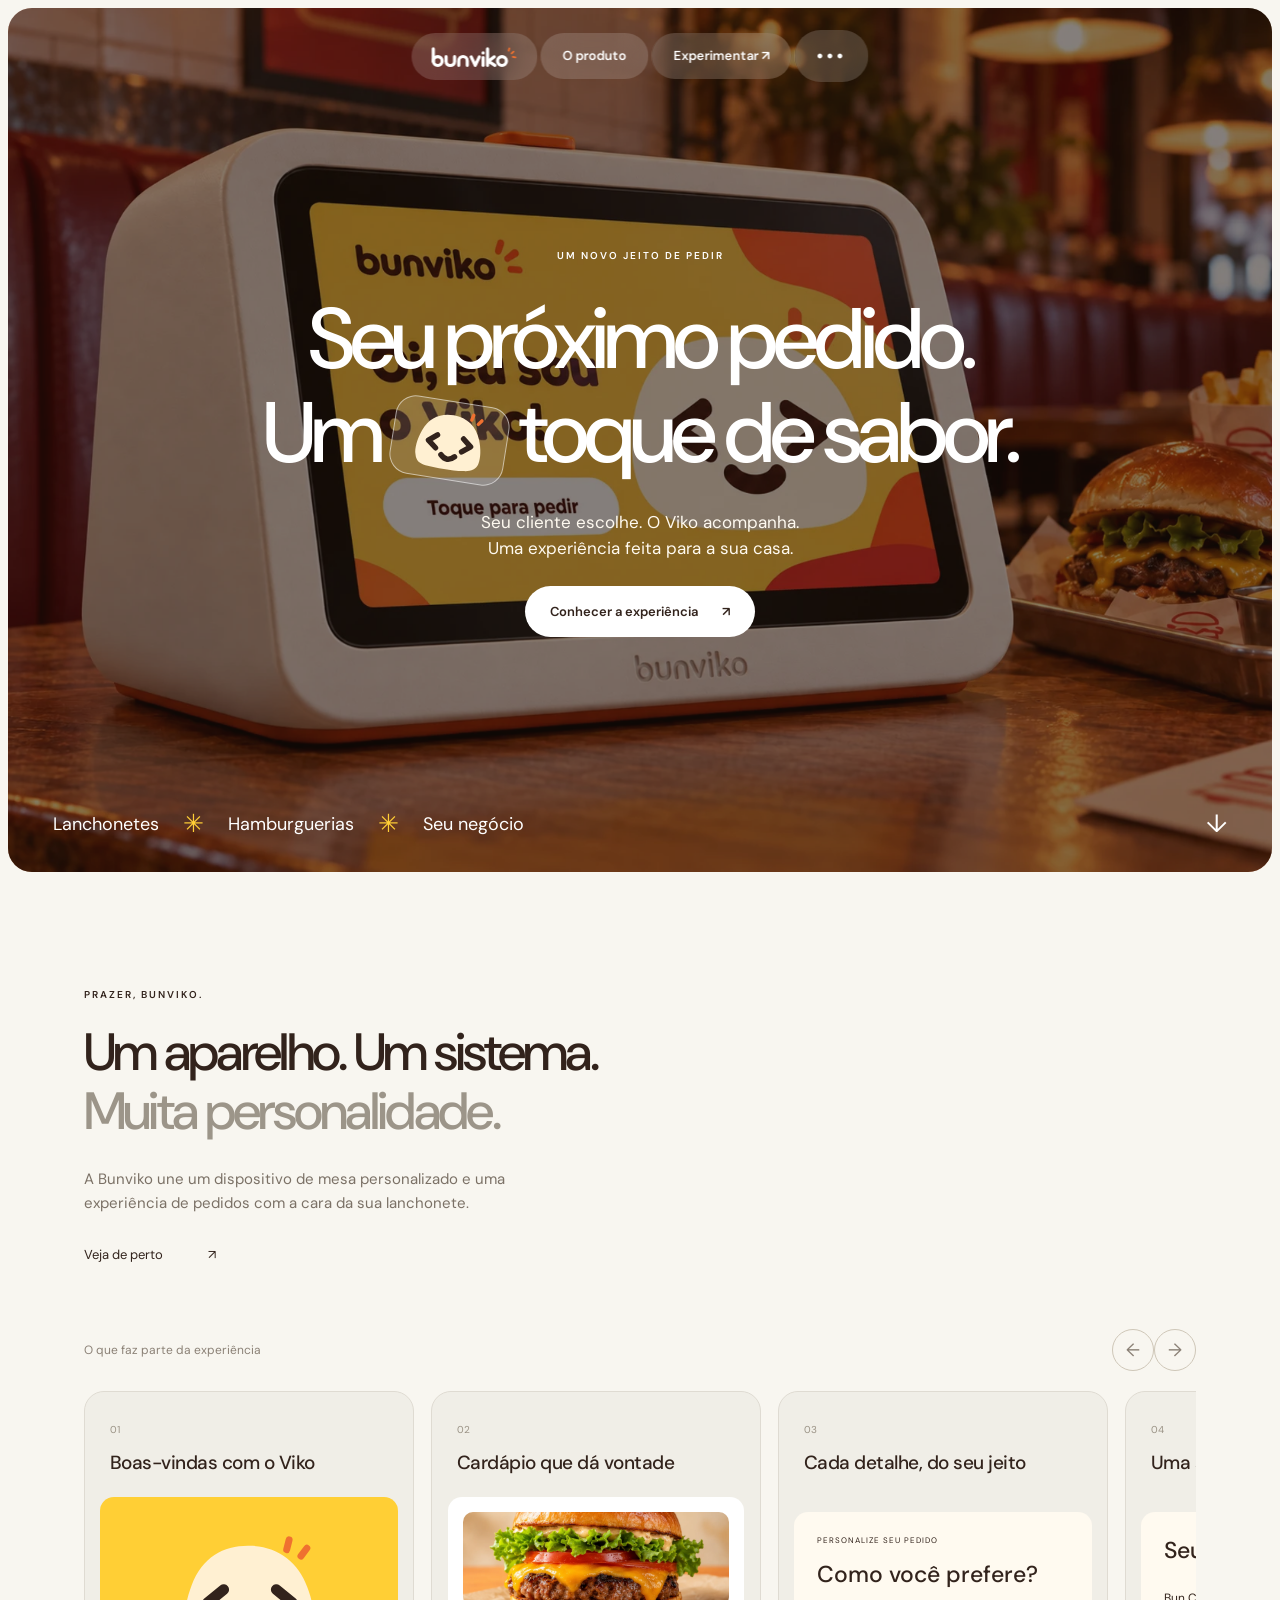
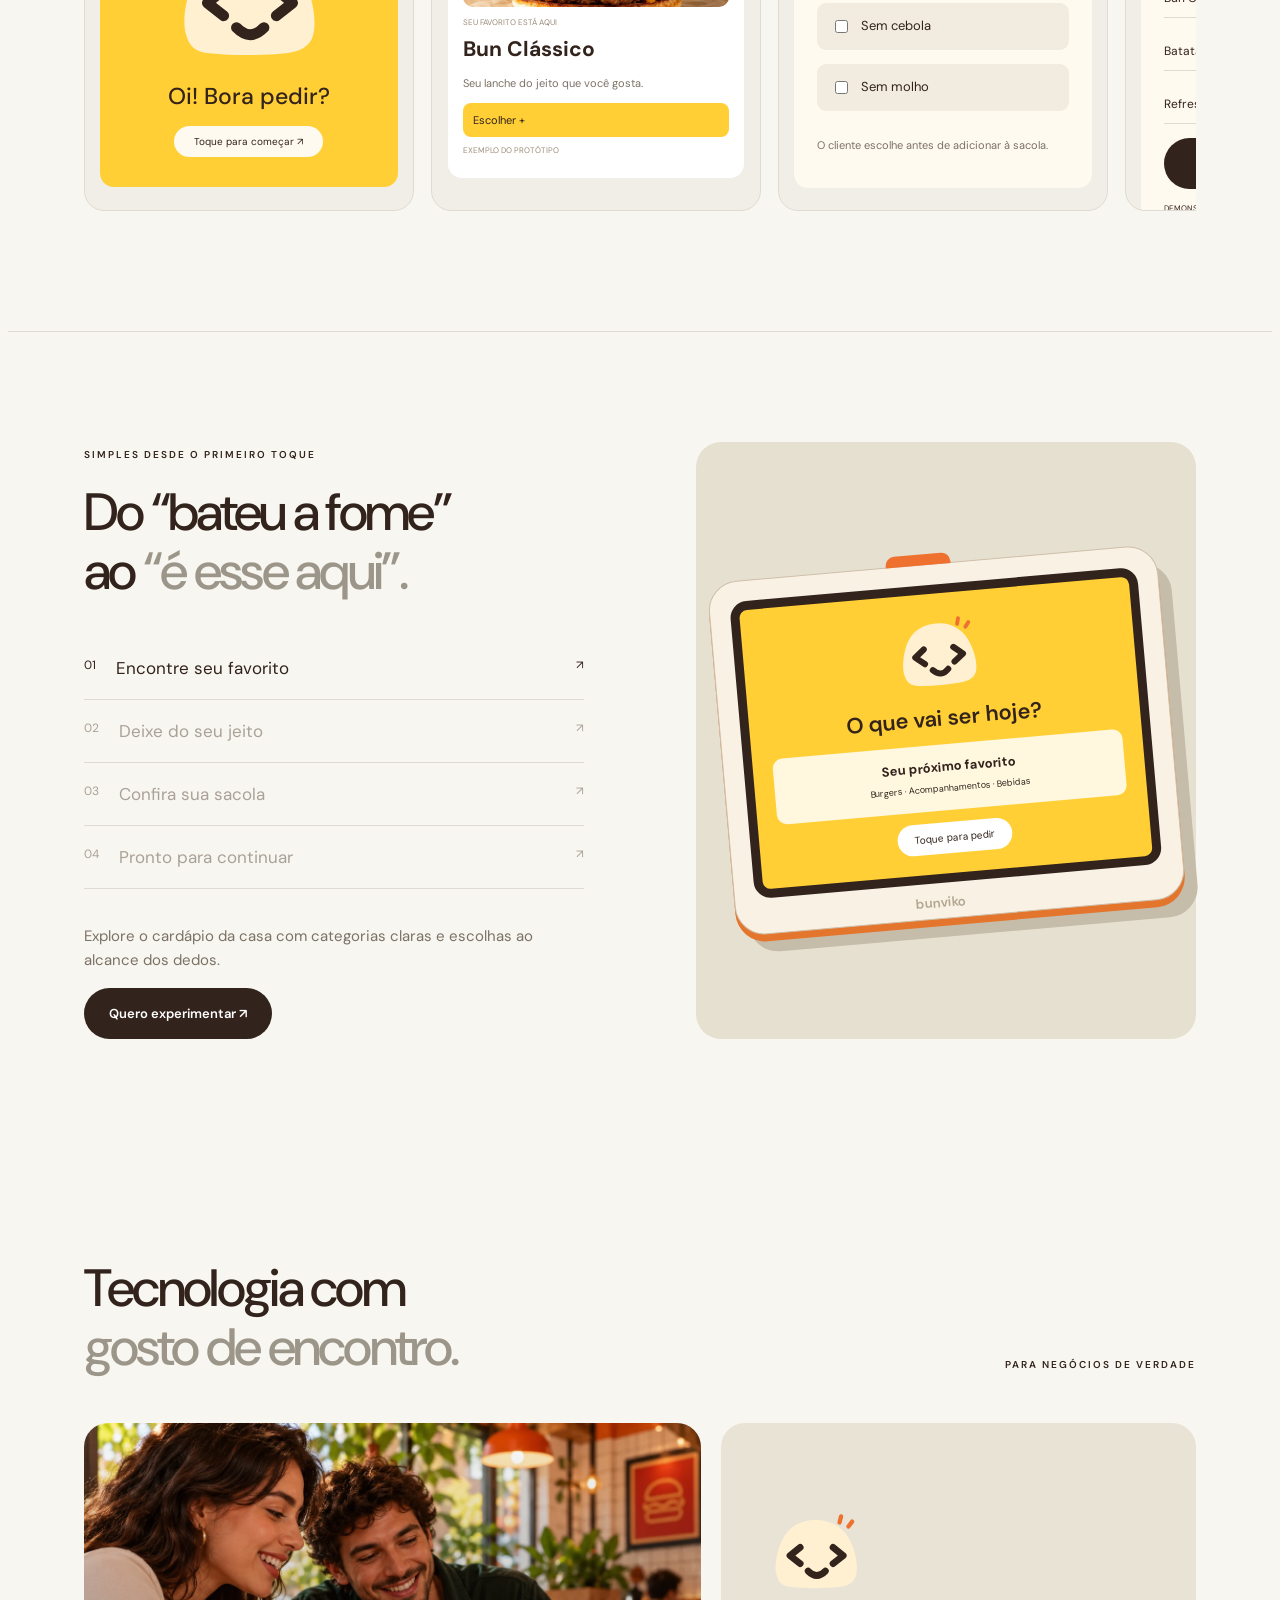
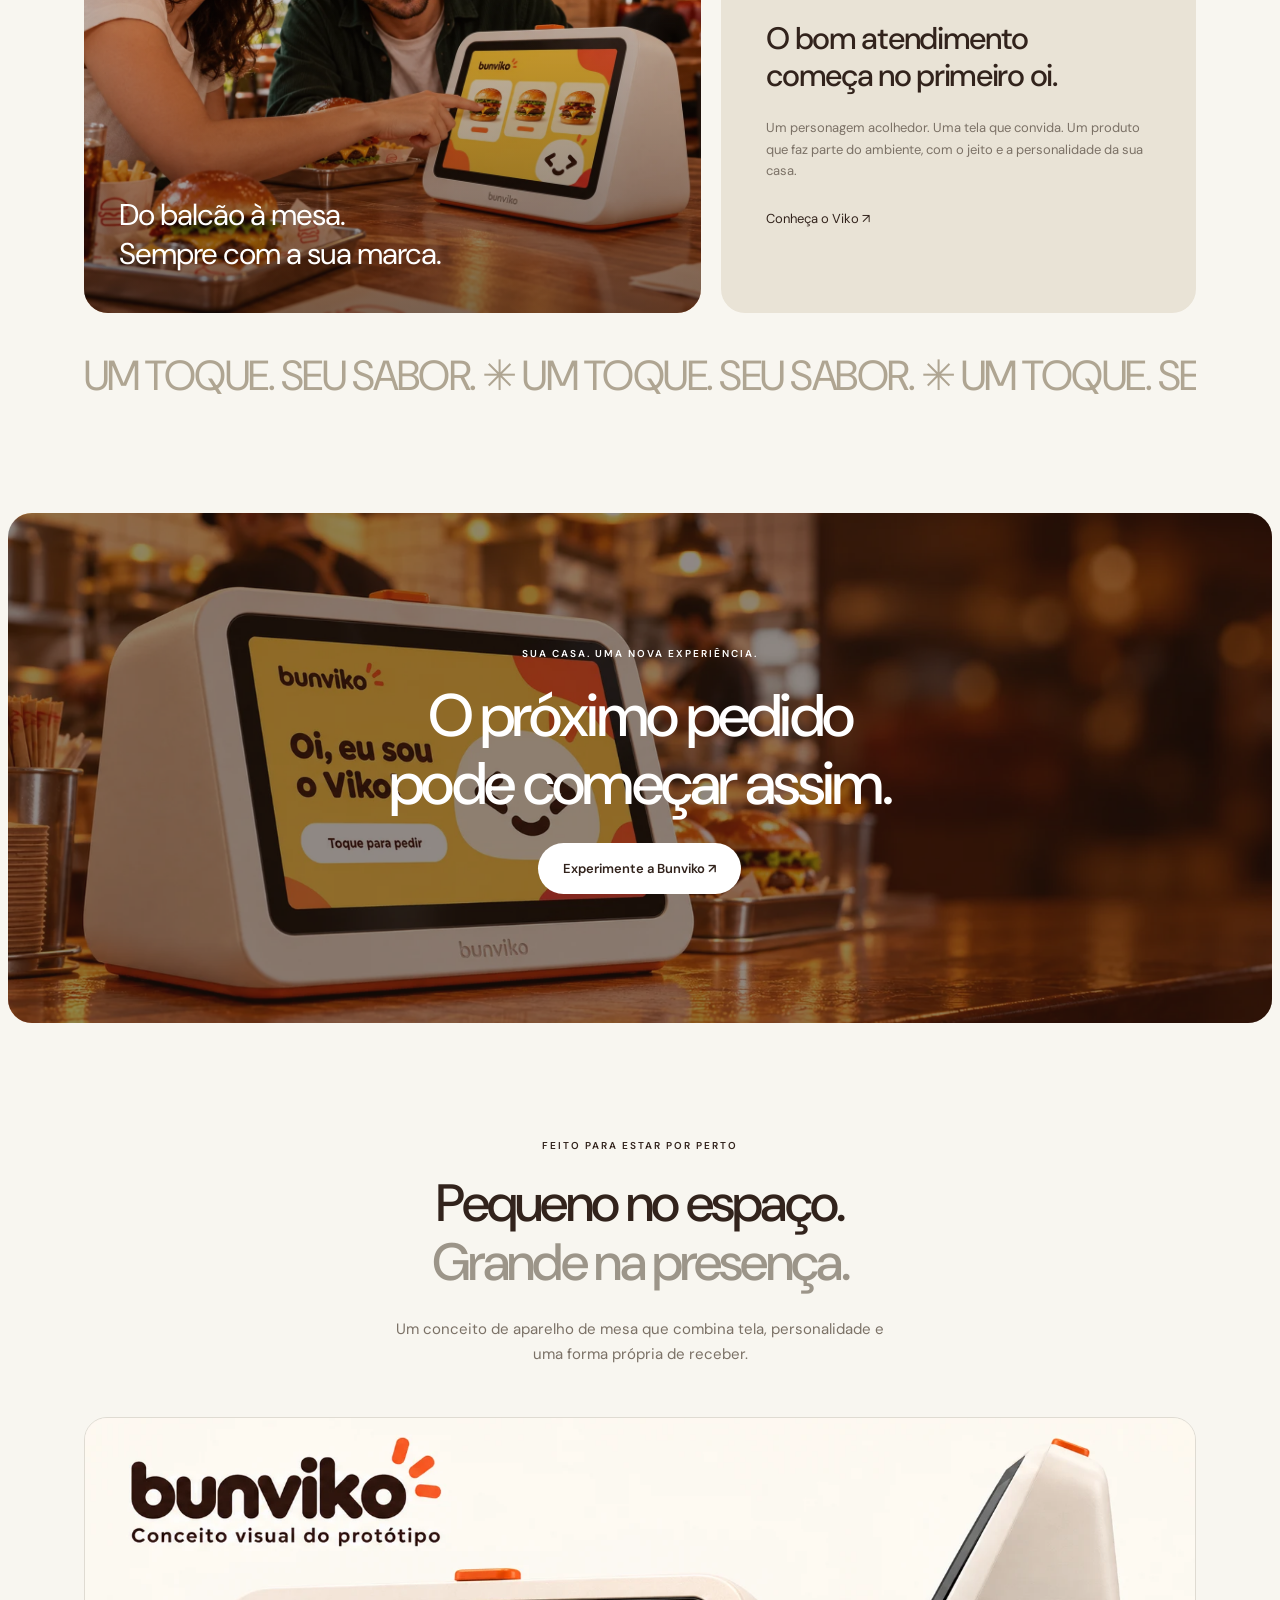
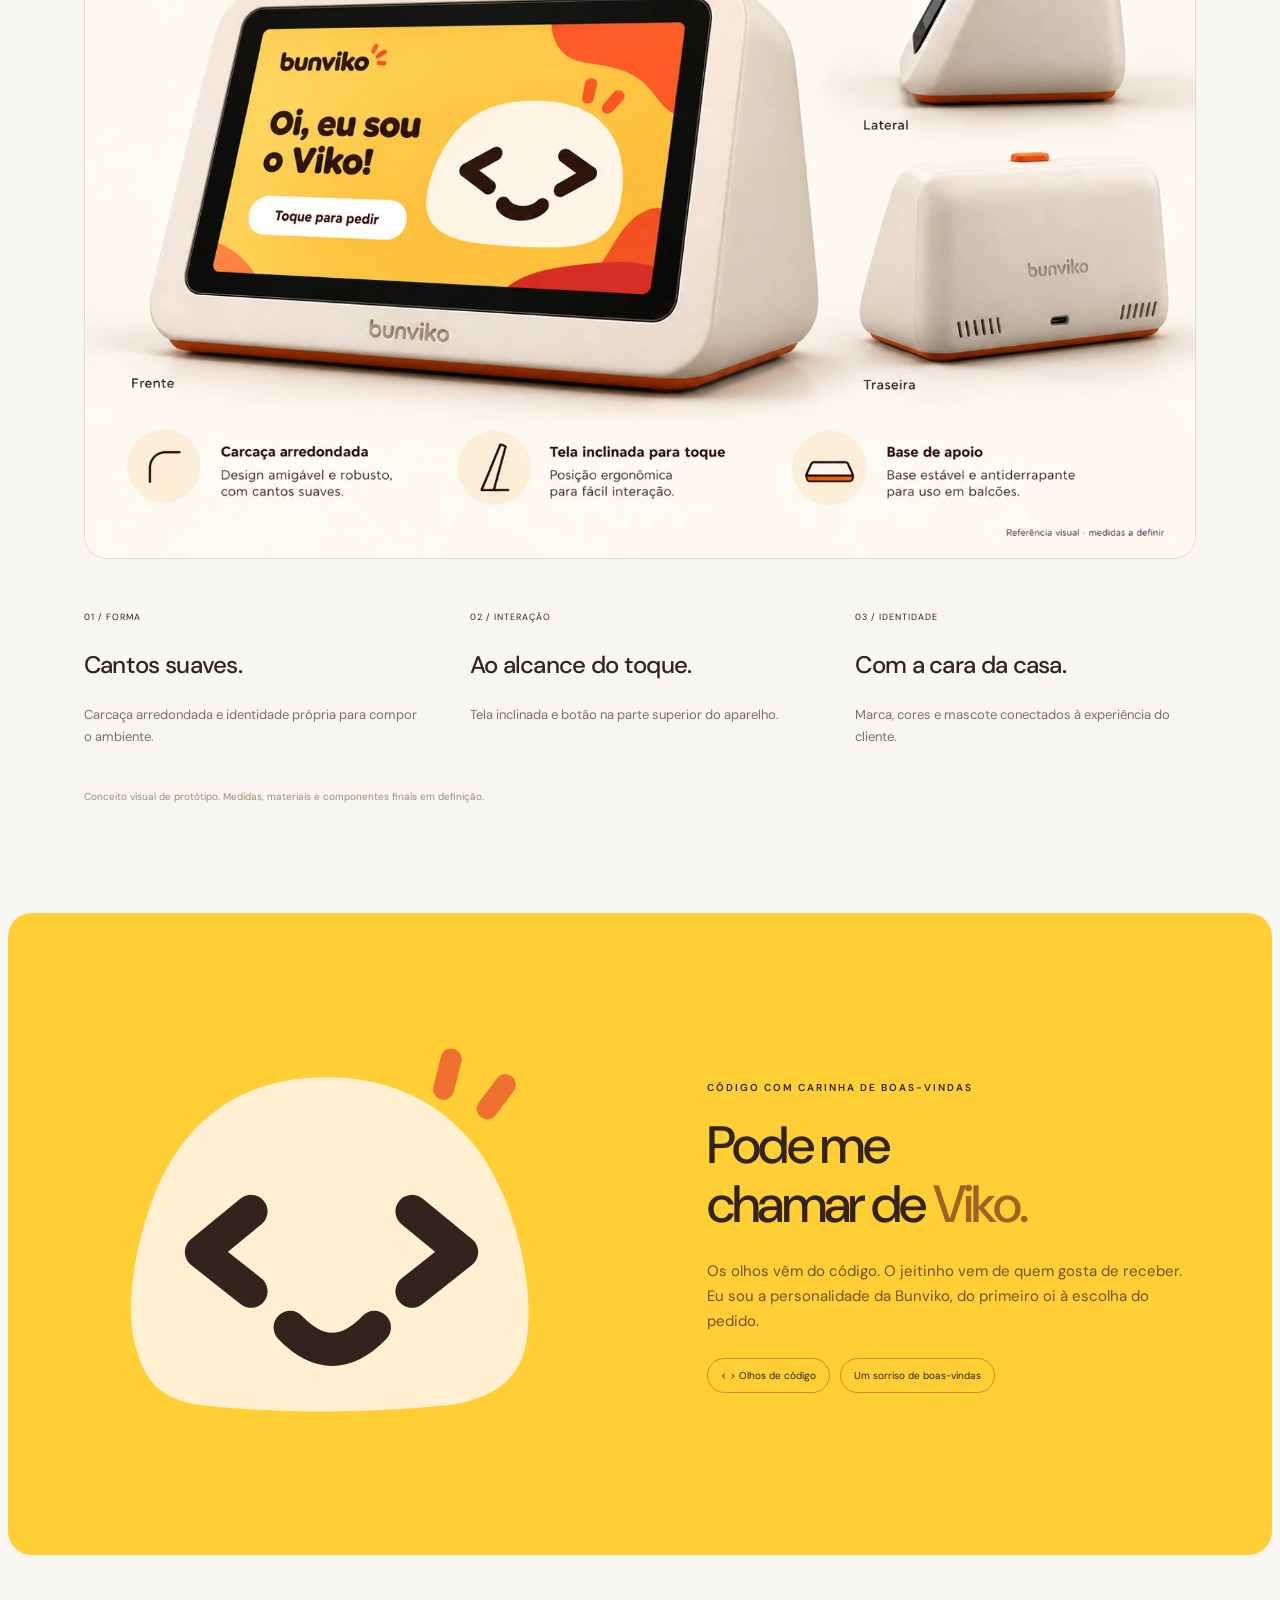
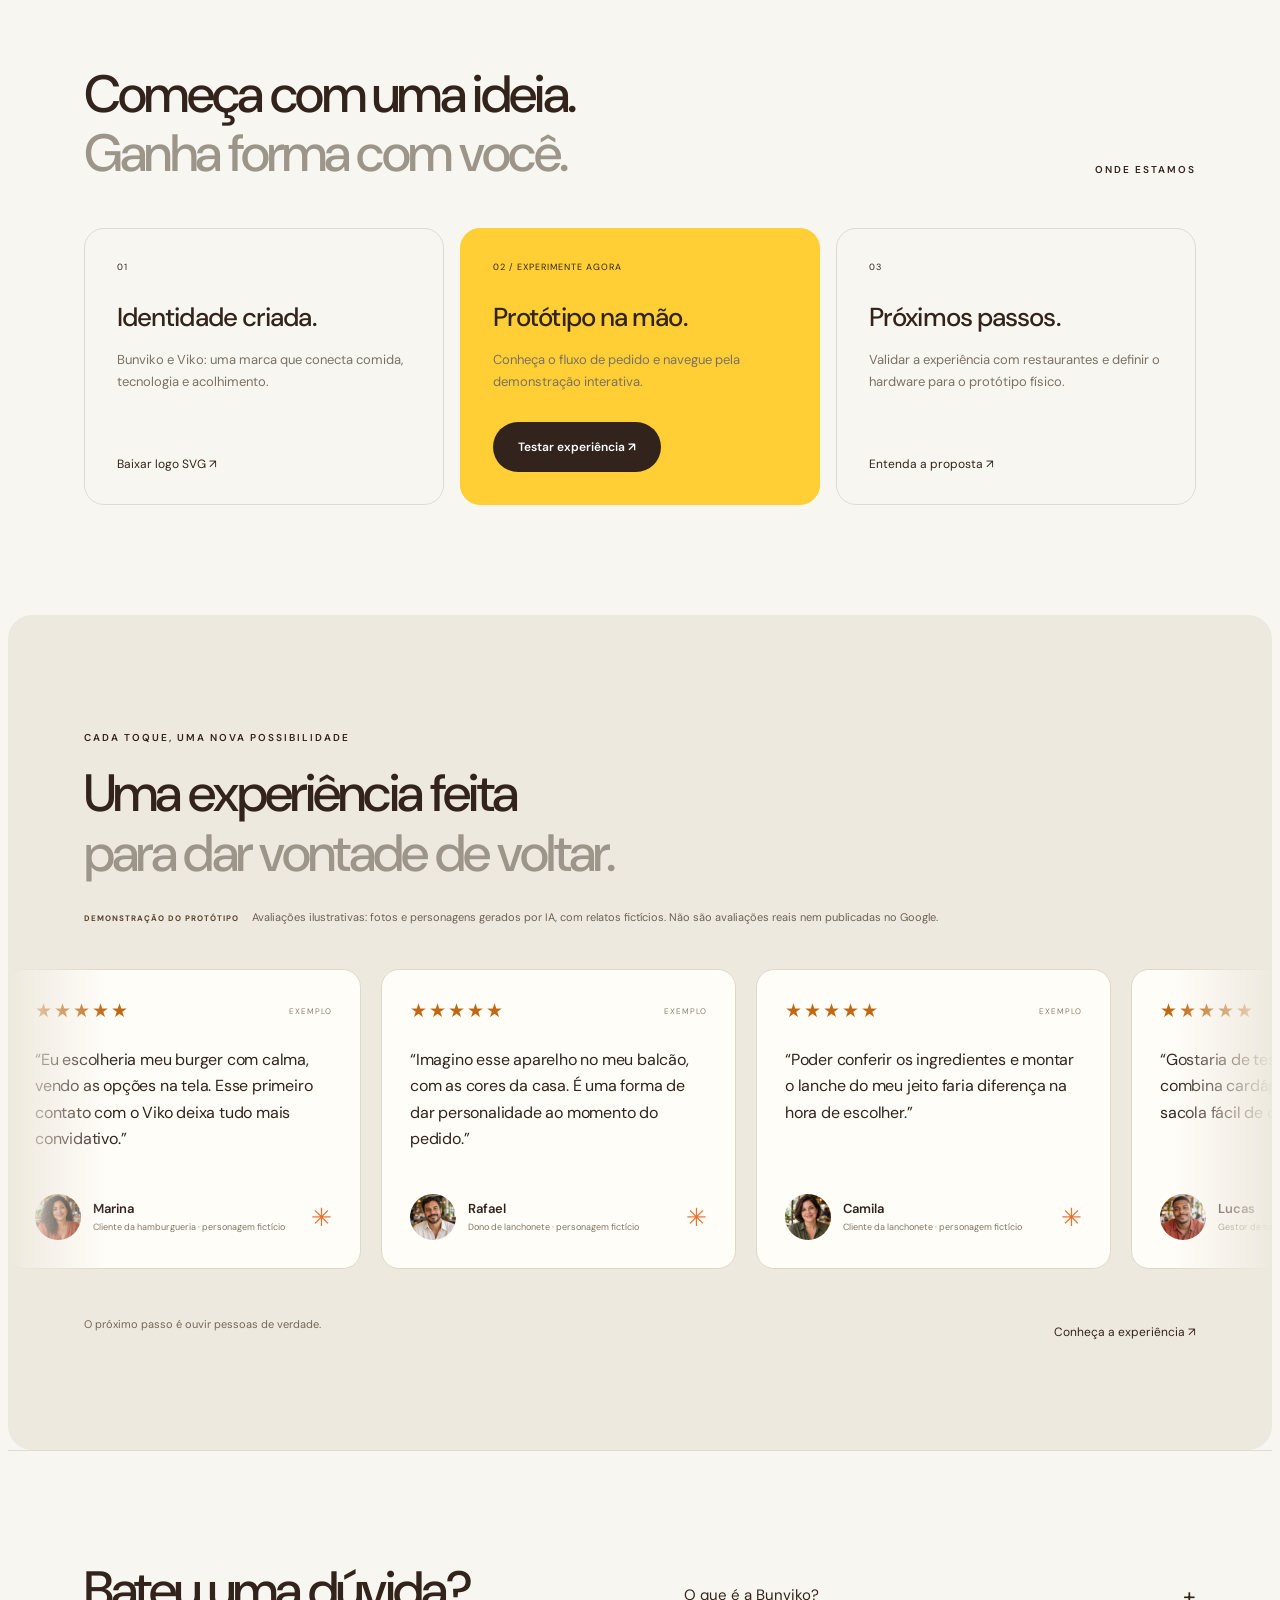
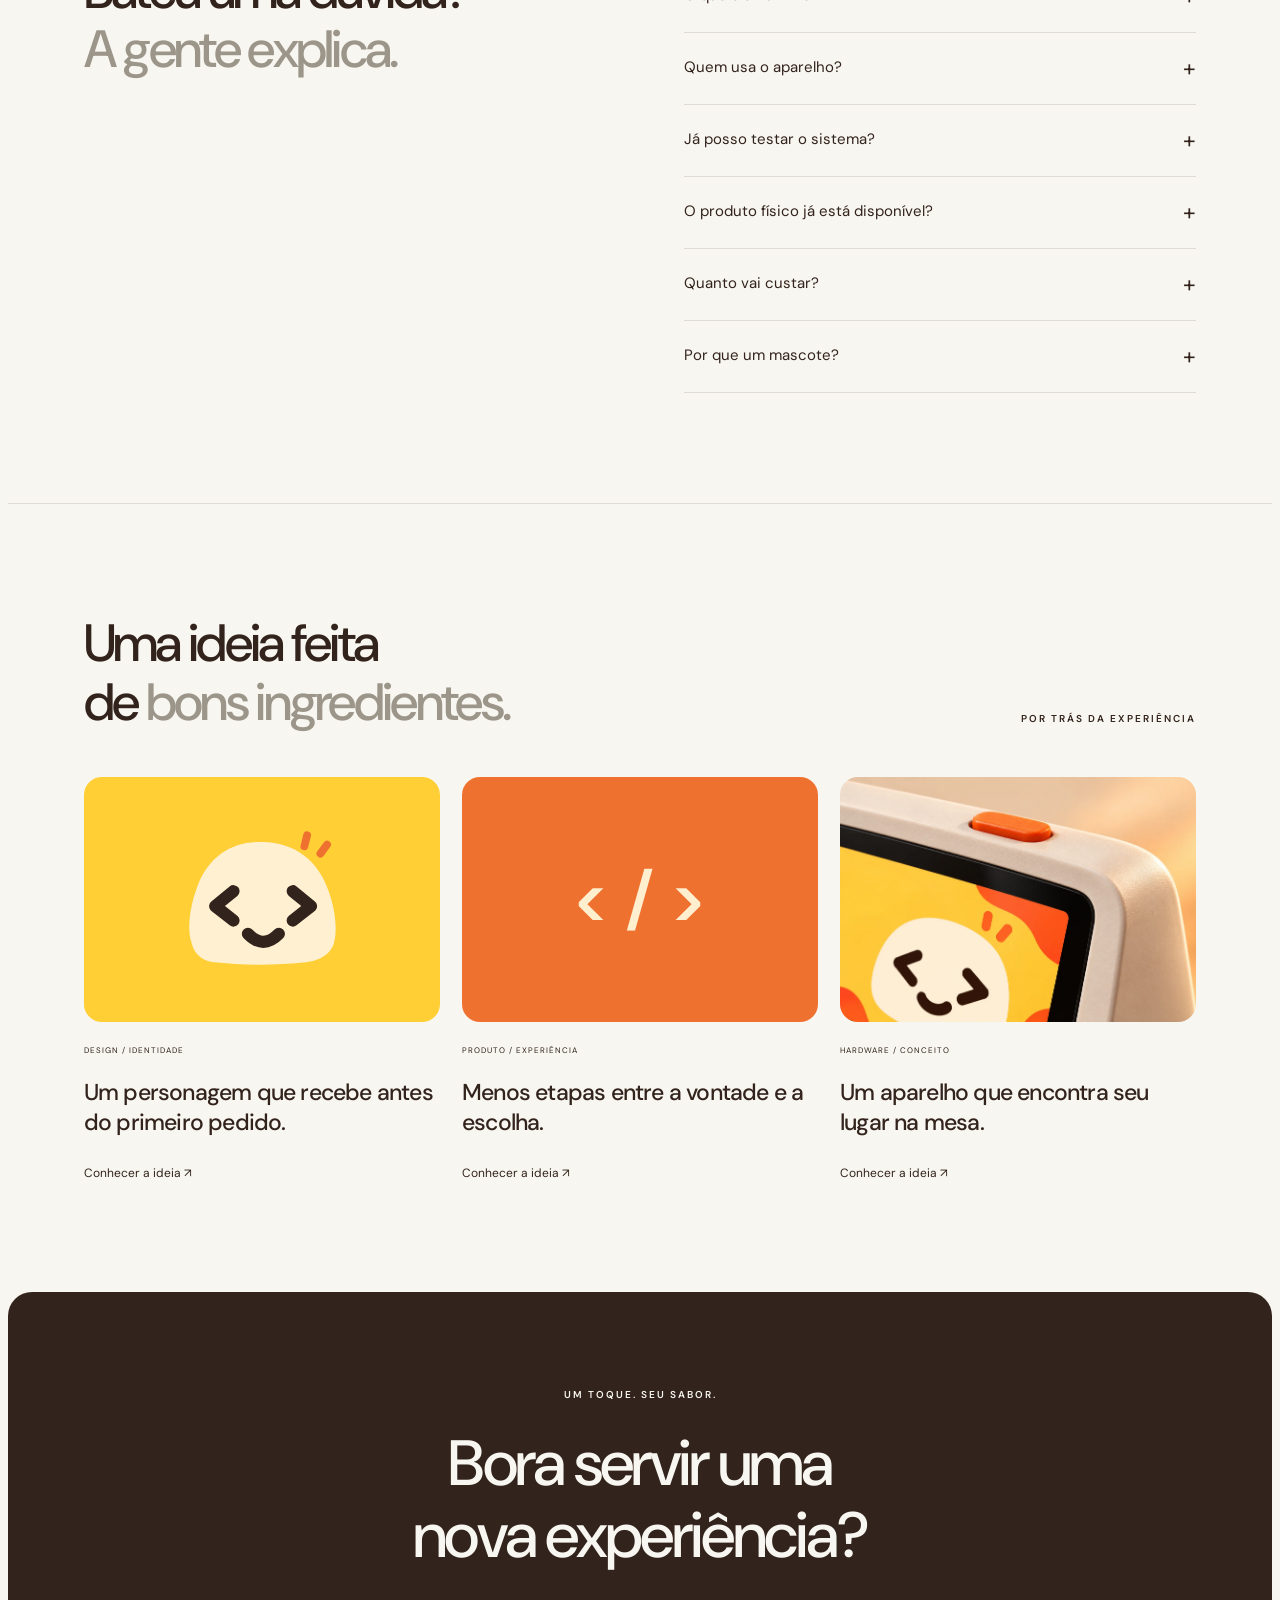
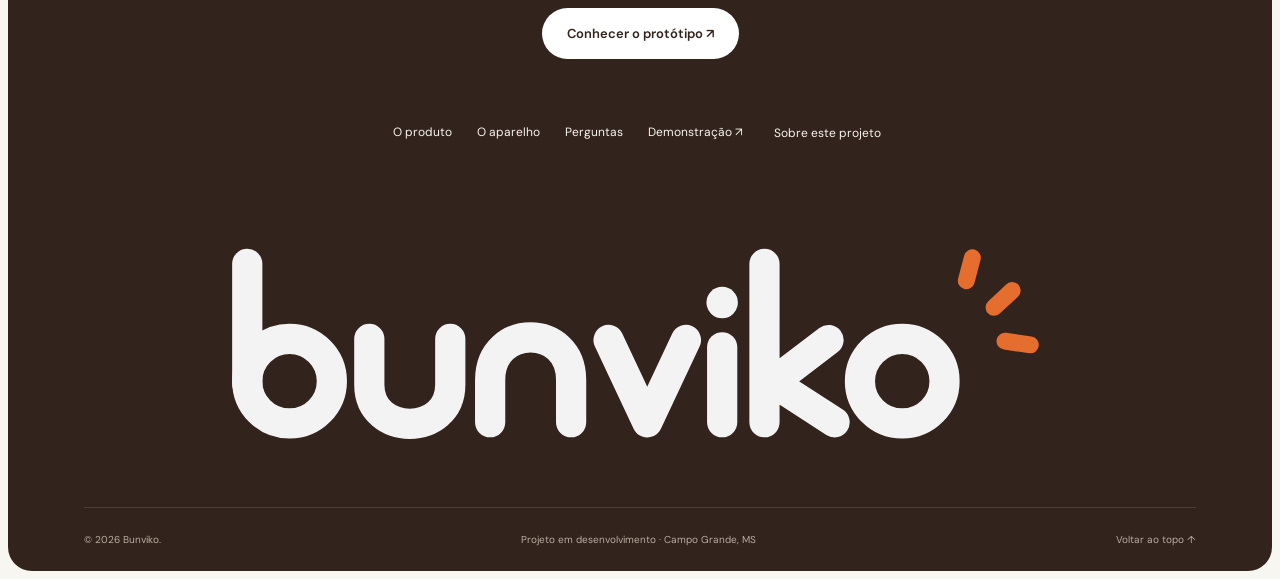
==== commit 95653827: "fix: remover controle de pausa do carrossel" ====
--- a/index.html
+++ b/index.html
@@ -20,7 +20,7 @@
 <section class="hardware section" id="modelo"><div class="center reveal"><span class="kicker">FEITO PARA ESTAR POR PERTO</span><h2>Pequeno no espaço.<br><em>Grande na presença.</em></h2><p>Um conceito de aparelho de mesa que combina tela, personalidade e uma forma própria de receber.</p></div><img class="prototype reveal" src="assets/product.webp" alt="Conceito Bunviko em três vistas com botão laranja na parte superior" loading="lazy"><div class="specs"><div><span>01 / FORMA</span><h3>Cantos suaves.</h3><p>Carcaça arredondada e identidade própria para compor o ambiente.</p></div><div><span>02 / INTERAÇÃO</span><h3>Ao alcance do toque.</h3><p>Tela inclinada e botão na parte superior do aparelho.</p></div><div><span>03 / IDENTIDADE</span><h3>Com a cara da casa.</h3><p>Marca, cores e mascote conectados à experiência do cliente.</p></div></div><small class="concept-note">Conceito visual de protótipo. Medidas, materiais e componentes finais em definição.</small></section>
 <section class="viko-section section" id="viko"><div class="big-viko reveal"><img src="assets/viko.svg" alt="Viko, mascote com olhos de código"></div><div class="reveal"><span class="kicker">CÓDIGO COM CARINHA DE BOAS-VINDAS</span><h2>Pode me<br>chamar de <em>Viko.</em></h2><p>Os olhos vêm do código. O jeitinho vem de quem gosta de receber. Eu sou a personalidade da Bunviko, do primeiro oi à escolha do pedido.</p><div class="viko-tags"><span>&lt; &gt; Olhos de código</span><span>Um sorriso de boas-vindas</span></div></div></section>
 <section class="stage section" id="prototipo"><div class="section-head reveal"><h2>Começa com uma ideia.<br><em>Ganha forma com você.</em></h2><span class="kicker">ONDE ESTAMOS</span></div><div class="stage-grid"><article><span>01</span><h3>Identidade criada.</h3><p>Bunviko e Viko: uma marca que conecta comida, tecnologia e acolhimento.</p><a href="assets/logo.svg" download>Baixar logo SVG ↗</a></article><article class="stage-highlight"><span>02 / EXPERIMENTE AGORA</span><h3>Protótipo na mão.</h3><p>Conheça o fluxo de pedido e navegue pela demonstração interativa.</p><a class="btn dark" href="demo.html">Testar experiência ↗</a></article><article><span>03</span><h3>Próximos passos.</h3><p>Validar a experiência com restaurantes e definir o hardware para o protótipo físico.</p><button class="text-link" data-info>Entenda a proposta ↗</button></article></div></section>
-<section class="reviews section" id="avaliacoes" aria-labelledby="reviews-title"><div class="section-head"><div><span class="kicker">CADA TOQUE, UMA NOVA POSSIBILIDADE</span><h2 id="reviews-title">Uma experiência feita<br><em>para dar vontade de voltar.</em></h2></div><button class="reviews-toggle" type="button" aria-pressed="false">Pausar carrossel <span aria-hidden="true">Ⅱ</span></button></div><p class="reviews-disclosure"><span>DEMONSTRAÇÃO DO PROTÓTIPO</span> Avaliações ilustrativas: fotos e personagens gerados por IA, com relatos fictícios. Não são avaliações reais nem publicadas no Google.</p><div class="reviews-window" role="region" aria-label="Carrossel de avaliações ilustrativas"><div class="reviews-track"><div class="reviews-group"><article class="review-card"><div class="review-card-top"><span class="review-stars" aria-label="5 estrelas ilustrativas">★★★★★</span><span class="review-demo">EXEMPLO</span></div><blockquote>“Eu escolheria meu burger com calma, vendo as opções na tela. Esse primeiro contato com o Viko deixa tudo mais convidativo.”</blockquote><div class="review-person"><img src="assets/review-person-1.webp" width="52" height="52" alt="Retrato fictício de Marina" loading="lazy"><div><b>Marina</b><span>Cliente da hamburgueria · personagem fictício</span></div><span class="review-mark" aria-hidden="true">✳</span></div></article><article class="review-card"><div class="review-card-top"><span class="review-stars" aria-label="5 estrelas ilustrativas">★★★★★</span><span class="review-demo">EXEMPLO</span></div><blockquote>“Imagino esse aparelho no meu balcão, com as cores da casa. É uma forma de dar personalidade ao momento do pedido.”</blockquote><div class="review-person"><img src="assets/review-person-2.webp" width="52" height="52" alt="Retrato fictício de Rafael" loading="lazy"><div><b>Rafael</b><span>Dono de lanchonete · personagem fictício</span></div><span class="review-mark" aria-hidden="true">✳</span></div></article><article class="review-card"><div class="review-card-top"><span class="review-stars" aria-label="5 estrelas ilustrativas">★★★★★</span><span class="review-demo">EXEMPLO</span></div><blockquote>“Poder conferir os ingredientes e montar o lanche do meu jeito faria diferença na hora de escolher.”</blockquote><div class="review-person"><img src="assets/review-person-3.webp" width="52" height="52" alt="Retrato fictício de Camila" loading="lazy"><div><b>Camila</b><span>Cliente da lanchonete · personagem fictício</span></div><span class="review-mark" aria-hidden="true">✳</span></div></article><article class="review-card"><div class="review-card-top"><span class="review-stars" aria-label="5 estrelas ilustrativas">★★★★★</span><span class="review-demo">EXEMPLO</span></div><blockquote>“Gostaria de testar uma experiência que combina cardápio, personalização e uma sacola fácil de conferir.”</blockquote><div class="review-person"><img src="assets/review-person-4.webp" width="52" height="52" alt="Retrato fictício de Lucas" loading="lazy"><div><b>Lucas</b><span>Gestor de hamburgueria · personagem fictício</span></div><span class="review-mark" aria-hidden="true">✳</span></div></article></div><div class="reviews-group reviews-copy" aria-hidden="true"><article class="review-card"><div class="review-card-top"><span class="review-stars" aria-label="5 estrelas ilustrativas">★★★★★</span><span class="review-demo">EXEMPLO</span></div><blockquote>“Eu escolheria meu burger com calma, vendo as opções na tela. Esse primeiro contato com o Viko deixa tudo mais convidativo.”</blockquote><div class="review-person"><img src="assets/review-person-1.webp" width="52" height="52" alt="Retrato fictício de Marina" loading="lazy"><div><b>Marina</b><span>Cliente da hamburgueria · personagem fictício</span></div><span class="review-mark" aria-hidden="true">✳</span></div></article><article class="review-card"><div class="review-card-top"><span class="review-stars" aria-label="5 estrelas ilustrativas">★★★★★</span><span class="review-demo">EXEMPLO</span></div><blockquote>“Imagino esse aparelho no meu balcão, com as cores da casa. É uma forma de dar personalidade ao momento do pedido.”</blockquote><div class="review-person"><img src="assets/review-person-2.webp" width="52" height="52" alt="Retrato fictício de Rafael" loading="lazy"><div><b>Rafael</b><span>Dono de lanchonete · personagem fictício</span></div><span class="review-mark" aria-hidden="true">✳</span></div></article><article class="review-card"><div class="review-card-top"><span class="review-stars" aria-label="5 estrelas ilustrativas">★★★★★</span><span class="review-demo">EXEMPLO</span></div><blockquote>“Poder conferir os ingredientes e montar o lanche do meu jeito faria diferença na hora de escolher.”</blockquote><div class="review-person"><img src="assets/review-person-3.webp" width="52" height="52" alt="Retrato fictício de Camila" loading="lazy"><div><b>Camila</b><span>Cliente da lanchonete · personagem fictício</span></div><span class="review-mark" aria-hidden="true">✳</span></div></article><article class="review-card"><div class="review-card-top"><span class="review-stars" aria-label="5 estrelas ilustrativas">★★★★★</span><span class="review-demo">EXEMPLO</span></div><blockquote>“Gostaria de testar uma experiência que combina cardápio, personalização e uma sacola fácil de conferir.”</blockquote><div class="review-person"><img src="assets/review-person-4.webp" width="52" height="52" alt="Retrato fictício de Lucas" loading="lazy"><div><b>Lucas</b><span>Gestor de hamburgueria · personagem fictício</span></div><span class="review-mark" aria-hidden="true">✳</span></div></article></div></div></div><div class="reviews-bottom"><span>O próximo passo é ouvir pessoas de verdade.</span><a class="text-link" href="demo.html">Conheça a experiência ↗</a></div></section>
+<section class="reviews section" id="avaliacoes" aria-labelledby="reviews-title"><div class="section-head"><div><span class="kicker">CADA TOQUE, UMA NOVA POSSIBILIDADE</span><h2 id="reviews-title">Uma experiência feita<br><em>para dar vontade de voltar.</em></h2></div></div><p class="reviews-disclosure"><span>DEMONSTRAÇÃO DO PROTÓTIPO</span> Avaliações ilustrativas: fotos e personagens gerados por IA, com relatos fictícios. Não são avaliações reais nem publicadas no Google.</p><div class="reviews-window" role="region" aria-label="Carrossel de avaliações ilustrativas"><div class="reviews-track"><div class="reviews-group"><article class="review-card"><div class="review-card-top"><span class="review-stars" aria-label="5 estrelas ilustrativas">★★★★★</span><span class="review-demo">EXEMPLO</span></div><blockquote>“Eu escolheria meu burger com calma, vendo as opções na tela. Esse primeiro contato com o Viko deixa tudo mais convidativo.”</blockquote><div class="review-person"><img src="assets/review-person-1.webp" width="52" height="52" alt="Retrato fictício de Marina" loading="lazy"><div><b>Marina</b><span>Cliente da hamburgueria · personagem fictício</span></div><span class="review-mark" aria-hidden="true">✳</span></div></article><article class="review-card"><div class="review-card-top"><span class="review-stars" aria-label="5 estrelas ilustrativas">★★★★★</span><span class="review-demo">EXEMPLO</span></div><blockquote>“Imagino esse aparelho no meu balcão, com as cores da casa. É uma forma de dar personalidade ao momento do pedido.”</blockquote><div class="review-person"><img src="assets/review-person-2.webp" width="52" height="52" alt="Retrato fictício de Rafael" loading="lazy"><div><b>Rafael</b><span>Dono de lanchonete · personagem fictício</span></div><span class="review-mark" aria-hidden="true">✳</span></div></article><article class="review-card"><div class="review-card-top"><span class="review-stars" aria-label="5 estrelas ilustrativas">★★★★★</span><span class="review-demo">EXEMPLO</span></div><blockquote>“Poder conferir os ingredientes e montar o lanche do meu jeito faria diferença na hora de escolher.”</blockquote><div class="review-person"><img src="assets/review-person-3.webp" width="52" height="52" alt="Retrato fictício de Camila" loading="lazy"><div><b>Camila</b><span>Cliente da lanchonete · personagem fictício</span></div><span class="review-mark" aria-hidden="true">✳</span></div></article><article class="review-card"><div class="review-card-top"><span class="review-stars" aria-label="5 estrelas ilustrativas">★★★★★</span><span class="review-demo">EXEMPLO</span></div><blockquote>“Gostaria de testar uma experiência que combina cardápio, personalização e uma sacola fácil de conferir.”</blockquote><div class="review-person"><img src="assets/review-person-4.webp" width="52" height="52" alt="Retrato fictício de Lucas" loading="lazy"><div><b>Lucas</b><span>Gestor de hamburgueria · personagem fictício</span></div><span class="review-mark" aria-hidden="true">✳</span></div></article><article class="review-card"><div class="review-card-top"><span class="review-stars" aria-label="5 estrelas ilustrativas">★★★★★</span><span class="review-demo">EXEMPLO</span></div><blockquote>“Vejo potencial em receber o cliente com a identidade da minha casa já na primeira tela. Eu testaria o Bunviko nas mesas.”</blockquote><div class="review-person"><img src="assets/review-person-5.webp" width="52" height="52" alt="Retrato fictício de Patrícia" loading="lazy"><div><b>Patrícia</b><span>Dona de hamburgueria · personagem fictício</span></div><span class="review-mark" aria-hidden="true">✳</span></div></article><article class="review-card"><div class="review-card-top"><span class="review-stars" aria-label="5 estrelas ilustrativas">★★★★★</span><span class="review-demo">EXEMPLO</span></div><blockquote>“Imagino o cliente conferindo o pedido antes de continuar. Gostaria de experimentar esse fluxo no balcão do meu negócio.”</blockquote><div class="review-person"><img src="assets/review-person-6.webp" width="52" height="52" alt="Retrato fictício de André" loading="lazy"><div><b>André</b><span>Dono de lanchonete · personagem fictício</span></div><span class="review-mark" aria-hidden="true">✳</span></div></article><article class="review-card"><div class="review-card-top"><span class="review-stars" aria-label="5 estrelas ilustrativas">★★★★★</span><span class="review-demo">EXEMPLO</span></div><blockquote>“Eu gostaria de explorar o cardápio no meu tempo e conferir o que vem no lanche antes de escolher.”</blockquote><div class="review-person"><img src="assets/review-person-7.webp" width="52" height="52" alt="Retrato fictício de Juliana" loading="lazy"><div><b>Juliana</b><span>Cliente da hamburgueria · personagem fictício</span></div><span class="review-mark" aria-hidden="true">✳</span></div></article><article class="review-card"><div class="review-card-top"><span class="review-stars" aria-label="5 estrelas ilustrativas">★★★★★</span><span class="review-demo">EXEMPLO</span></div><blockquote>“Escolher os acompanhamentos e ver a sacola organizada deixaria o momento do pedido mais claro para mim.”</blockquote><div class="review-person"><img src="assets/review-person-8.webp" width="52" height="52" alt="Retrato fictício de Bruno" loading="lazy"><div><b>Bruno</b><span>Cliente da lanchonete · personagem fictício</span></div><span class="review-mark" aria-hidden="true">✳</span></div></article></div><div class="reviews-group reviews-copy" aria-hidden="true"><article class="review-card"><div class="review-card-top"><span class="review-stars" aria-label="5 estrelas ilustrativas">★★★★★</span><span class="review-demo">EXEMPLO</span></div><blockquote>“Eu escolheria meu burger com calma, vendo as opções na tela. Esse primeiro contato com o Viko deixa tudo mais convidativo.”</blockquote><div class="review-person"><img src="assets/review-person-1.webp" width="52" height="52" alt="Retrato fictício de Marina" loading="lazy"><div><b>Marina</b><span>Cliente da hamburgueria · personagem fictício</span></div><span class="review-mark" aria-hidden="true">✳</span></div></article><article class="review-card"><div class="review-card-top"><span class="review-stars" aria-label="5 estrelas ilustrativas">★★★★★</span><span class="review-demo">EXEMPLO</span></div><blockquote>“Imagino esse aparelho no meu balcão, com as cores da casa. É uma forma de dar personalidade ao momento do pedido.”</blockquote><div class="review-person"><img src="assets/review-person-2.webp" width="52" height="52" alt="Retrato fictício de Rafael" loading="lazy"><div><b>Rafael</b><span>Dono de lanchonete · personagem fictício</span></div><span class="review-mark" aria-hidden="true">✳</span></div></article><article class="review-card"><div class="review-card-top"><span class="review-stars" aria-label="5 estrelas ilustrativas">★★★★★</span><span class="review-demo">EXEMPLO</span></div><blockquote>“Poder conferir os ingredientes e montar o lanche do meu jeito faria diferença na hora de escolher.”</blockquote><div class="review-person"><img src="assets/review-person-3.webp" width="52" height="52" alt="Retrato fictício de Camila" loading="lazy"><div><b>Camila</b><span>Cliente da lanchonete · personagem fictício</span></div><span class="review-mark" aria-hidden="true">✳</span></div></article><article class="review-card"><div class="review-card-top"><span class="review-stars" aria-label="5 estrelas ilustrativas">★★★★★</span><span class="review-demo">EXEMPLO</span></div><blockquote>“Gostaria de testar uma experiência que combina cardápio, personalização e uma sacola fácil de conferir.”</blockquote><div class="review-person"><img src="assets/review-person-4.webp" width="52" height="52" alt="Retrato fictício de Lucas" loading="lazy"><div><b>Lucas</b><span>Gestor de hamburgueria · personagem fictício</span></div><span class="review-mark" aria-hidden="true">✳</span></div></article><article class="review-card"><div class="review-card-top"><span class="review-stars" aria-label="5 estrelas ilustrativas">★★★★★</span><span class="review-demo">EXEMPLO</span></div><blockquote>“Vejo potencial em receber o cliente com a identidade da minha casa já na primeira tela. Eu testaria o Bunviko nas mesas.”</blockquote><div class="review-person"><img src="assets/review-person-5.webp" width="52" height="52" alt="Retrato fictício de Patrícia" loading="lazy"><div><b>Patrícia</b><span>Dona de hamburgueria · personagem fictício</span></div><span class="review-mark" aria-hidden="true">✳</span></div></article><article class="review-card"><div class="review-card-top"><span class="review-stars" aria-label="5 estrelas ilustrativas">★★★★★</span><span class="review-demo">EXEMPLO</span></div><blockquote>“Imagino o cliente conferindo o pedido antes de continuar. Gostaria de experimentar esse fluxo no balcão do meu negócio.”</blockquote><div class="review-person"><img src="assets/review-person-6.webp" width="52" height="52" alt="Retrato fictício de André" loading="lazy"><div><b>André</b><span>Dono de lanchonete · personagem fictício</span></div><span class="review-mark" aria-hidden="true">✳</span></div></article><article class="review-card"><div class="review-card-top"><span class="review-stars" aria-label="5 estrelas ilustrativas">★★★★★</span><span class="review-demo">EXEMPLO</span></div><blockquote>“Eu gostaria de explorar o cardápio no meu tempo e conferir o que vem no lanche antes de escolher.”</blockquote><div class="review-person"><img src="assets/review-person-7.webp" width="52" height="52" alt="Retrato fictício de Juliana" loading="lazy"><div><b>Juliana</b><span>Cliente da hamburgueria · personagem fictício</span></div><span class="review-mark" aria-hidden="true">✳</span></div></article><article class="review-card"><div class="review-card-top"><span class="review-stars" aria-label="5 estrelas ilustrativas">★★★★★</span><span class="review-demo">EXEMPLO</span></div><blockquote>“Escolher os acompanhamentos e ver a sacola organizada deixaria o momento do pedido mais claro para mim.”</blockquote><div class="review-person"><img src="assets/review-person-8.webp" width="52" height="52" alt="Retrato fictício de Bruno" loading="lazy"><div><b>Bruno</b><span>Cliente da lanchonete · personagem fictício</span></div><span class="review-mark" aria-hidden="true">✳</span></div></article></div></div></div><div class="reviews-bottom"><span>O próximo passo é ouvir pessoas de verdade.</span><a class="text-link" href="demo.html">Conheça a experiência ↗</a></div></section>
 <section class="faq section" id="perguntas"><h2 class="reveal">Bateu uma dúvida?<br><em>A gente explica.</em></h2><div><details><summary>O que é a Bunviko?</summary><p>Um conceito de solução de autoatendimento para lanchonetes e hamburguerias, unindo um aparelho personalizado e um sistema para o cliente escolher e montar o pedido.</p></details><details><summary>Quem usa o aparelho?</summary><p>O cliente da lanchonete ou hamburgueria. A experiência começa nas boas-vindas e segue para a escolha e a personalização dos itens.</p></details><details><summary>Já posso testar o sistema?</summary><p>Sim. A demonstração no navegador permite explorar o cardápio ilustrativo, personalizar um burger e montar uma sacola. Ela não envia pedidos reais nem faz cobranças.</p><a href="demo.html">Abrir demonstração ↗</a></details><details><summary>O produto físico já está disponível?</summary><p>A Bunviko está na fase de conceito e protótipo. As imagens mostram a direção visual do aparelho; medidas, componentes e produção ainda serão definidos.</p></details><details><summary>Quanto vai custar?</summary><p>Os preços e o modelo comercial ainda estão em definição. Não há contratação ou pagamento disponível nesta versão de apresentação.</p></details><details><summary>Por que um mascote?</summary><p>O Viko dá personalidade à interface e ajuda a criar uma recepção simpática para o cliente, com olhos inspirados em símbolos de código.</p></details></div></section>
 <section class="insights section"><div class="section-head"><h2>Uma ideia feita<br>de <em>bons ingredientes.</em></h2><span class="kicker">POR TRÁS DA EXPERIÊNCIA</span></div><div class="insight-grid"><button data-article="0"><div class="insight-art yellow"><img src="assets/viko.svg" alt=""></div><small>DESIGN / IDENTIDADE</small><h3>Um personagem que recebe antes do primeiro pedido.</h3><span>Conhecer a ideia ↗</span></button><button data-article="1"><div class="insight-art orange"><span>&lt; / &gt;</span></div><small>PRODUTO / EXPERIÊNCIA</small><h3>Menos etapas entre a vontade e a escolha.</h3><span>Conhecer a ideia ↗</span></button><button data-article="2"><div class="insight-art"><img src="assets/hardware-detail.webp" alt="Detalhe do botão superior e da carcaça do Bunviko" loading="lazy"></div><small>HARDWARE / CONCEITO</small><h3>Um aparelho que encontra seu lugar na mesa.</h3><span>Conhecer a ideia ↗</span></button></div></section>
 <footer class="footer"><div class="footer-title"><span class="kicker">UM TOQUE. SEU SABOR.</span><h2>Bora servir uma<br>nova experiência?</h2><a class="btn white" href="demo.html">Conhecer o protótipo ↗</a></div><div class="footer-links"><a href="#produto">O produto</a><a href="#modelo">O aparelho</a><a href="#perguntas">Perguntas</a><a href="demo.html">Demonstração ↗</a><button data-info>Sobre este projeto</button></div><img class="footer-logo" src="assets/logo-white.svg" alt="Bunviko"><div class="footer-bottom"><span>© 2026 Bunviko.</span><span>Projeto em desenvolvimento · Campo Grande, MS</span><a href="#inicio">Voltar ao topo ↑</a></div></footer></main>
--- a/style.css
+++ b/style.css
@@ -3,7 +3,15 @@
 .hero p{color:#fffaf0}.hero-bg{filter:blur(2px)}.veil{background:#1b100b88}
 .nav{width:max-content;max-width:calc(100% - 20px)}.nav>a,.nav>button{flex-shrink:0}@media(max-width:500px){.nav>a,.nav>button{padding-left:11px;padding-right:11px}.nav .brand{padding:10px}.brand img{width:71px}}
 video.hero-bg{filter:none;animation:none}.video-toggle{border:1px solid #ffffff55;border-radius:30px;background:#0003;color:white;min-height:44px;padding:10px 16px;font-size:11px;backdrop-filter:blur(10px)}@media(max-width:600px){.hero-footer{flex-wrap:wrap}.video-toggle{font-size:10px;padding:8px 12px}.hero-footer>div{order:3;width:100%;justify-content:center}}
-/* Brand welcome: a short, skippable entrance, once per session. */
-.welcome{display:none;position:fixed;inset:0;z-index:1000;isolation:isolate;color:var(--ink)}.welcome-pending{overflow:hidden}.welcome-pending .welcome{display:block}.welcome-panel{position:absolute;left:0;width:100%;height:calc(50% + 1px);background:var(--yellow)}.welcome-top{top:0;animation:welcome-top-out .85s 2.5s cubic-bezier(.76,0,.24,1) forwards}.welcome-bottom{bottom:0;animation:welcome-bottom-out .85s 2.5s cubic-bezier(.76,0,.24,1) forwards}.welcome-center{position:absolute;inset:0;display:flex;flex-direction:column;align-items:center;justify-content:center;animation:welcome-content-out .35s 2.4s forwards}.welcome-eyebrow{font-size:10px;font-weight:700;letter-spacing:3px;animation:welcome-up .6s .1s both}.welcome-mascot{position:relative;width:clamp(150px,23vw,240px);margin:23px 0 10px;animation:welcome-pop .85s .12s cubic-bezier(.16,1,.3,1) both}.welcome-mascot img{position:relative;z-index:1;width:100%}.touch-ring{position:absolute;inset:18%;border:2px solid var(--orange);border-radius:50%;animation:welcome-ring 1.2s .6s both}.welcome-logo{width:clamp(190px,27vw,320px);animation:welcome-up .7s .4s both}.welcome-center p{font-size:clamp(17px,2vw,24px);letter-spacing:-.6px;margin:14px 0 30px;animation:welcome-up .6s .7s both}.welcome-center p strong{font-weight:600}.welcome-line{width:120px;height:3px;background:#32231c15;border-radius:3px;overflow:hidden}.welcome-line span{display:block;height:100%;background:var(--orange);transform-origin:left;animation:welcome-progress 2.3s linear both}.welcome-skip{position:absolute;right:30px;bottom:24px;border:1px solid #32231c40;border-radius:30px;background:none;padding:12px 18px;font-size:11px;animation:welcome-content-out .2s 2.45s forwards}.welcome-skip span{margin-left:18px}@keyframes welcome-up{from{opacity:0;transform:translateY(18px)}to{opacity:1;transform:none}}@keyframes welcome-pop{from{opacity:0;transform:scale(.65) rotate(-9deg)}to{opacity:1;transform:scale(1)}}@keyframes welcome-ring{from{opacity:.7;transform:scale(.4)}to{opacity:0;transform:scale(1.65)}}@keyframes welcome-progress{from{transform:scaleX(0)}to{transform:scaleX(1)}}@keyframes welcome-content-out{to{opacity:0;visibility:hidden}}@keyframes welcome-top-out{to{transform:translateY(-100%)}}@keyframes welcome-bottom-out{to{transform:translateY(100%)}}
-/* Clearly labeled prototype reviews; no aggregate rating or third-party endorsement. */
-.reviews{max-width:none;overflow:hidden;background:#eee9df;border-radius:24px}.reviews .section-head{max-width:1200px;margin:0 auto 25px;align-items:flex-end}.reviews h2{margin:18px 0 0}.reviews-toggle{display:flex;align-items:center;gap:15px;white-space:nowrap;border:1px solid #bdb4a5;border-radius:30px;background:transparent;padding:13px 17px;font-size:11px;min-height:44px}.reviews-disclosure{max-width:1200px;margin:0 auto 32px;font-size:11px!important;line-height:1.7!important;color:#6c6152!important}.reviews-disclosure>span{display:inline-block;margin-right:10px;color:#59422c;font-size:8px;font-weight:700;letter-spacing:1px}.reviews-window{overflow:hidden;margin:0 -7%;padding:10px 0;mask-image:linear-gradient(to right,transparent,#000 8%,#000 92%,transparent)}.reviews-track{display:flex;width:max-content;gap:20px;animation:reviews-drift 48s linear infinite;will-change:transform}.reviews-group{display:flex;gap:20px}.review-card{width:355px;flex:0 0 355px;border-radius:18px;background:#fffdf8;border:1px solid #ded7ca;padding:28px;display:flex;flex-direction:column;min-height:300px}.review-card-top{display:flex;justify-content:space-between;align-items:center;gap:15px}.review-stars{color:#c06812;font-size:19px;letter-spacing:2px}.review-demo{font-size:8px;letter-spacing:1px;color:#8e7f6b}.review-card blockquote{margin:24px 0 30px;font-size:16px;line-height:1.65;letter-spacing:-.2px}.review-person{display:flex;align-items:center;gap:12px;margin-top:auto}.review-person img{border-radius:50%;width:46px;height:46px;object-fit:cover}.review-person b{display:block;font-size:13px;font-weight:600}.review-person div>span{display:block;font-size:9px;line-height:1.6;color:#807565;margin-top:3px}.review-mark{margin-left:auto;font-size:25px;color:var(--orange)}.reviews-bottom{display:flex;justify-content:space-between;align-items:center;gap:20px;max-width:1200px;margin:30px auto 0}.reviews-bottom>span{font-size:11px;color:#736755}.reviews-bottom a{font-size:12px}.reviews-window:hover .reviews-track,.reviews:focus-within .reviews-track,.reviews.is-paused .reviews-track{animation-play-state:paused}@keyframes reviews-drift{to{transform:translateX(calc(-50% - 10px))}}@media(max-width:800px){.reviews-toggle{margin-top:25px;width:max-content}.reviews-disclosure{margin-top:22px}.reviews-window{margin:0 -8%}.review-card{width:310px;flex-basis:310px;padding:24px;min-height:305px}.reviews-bottom{align-items:flex-start;flex-direction:column;gap:18px}}@media(max-width:500px){.welcome-skip{right:18px;bottom:18px}.welcome-eyebrow{font-size:8px}.welcome-mascot{width:170px}.reviews{border-radius:20px}.review-card{width:285px;flex-basis:285px}.review-card blockquote{font-size:15px}.reviews-disclosure{font-size:10px!important}.reviews-window{mask-image:linear-gradient(to right,transparent,#000 5%,#000 95%,transparent)}}@media(prefers-reduced-motion:reduce){.welcome{display:none!important}.welcome-pending{overflow:auto}.reviews-window{overflow-x:auto;mask-image:none}.reviews-track{animation:none;transform:none;will-change:auto}.reviews-copy,.reviews-toggle{display:none}}
+/* Brand welcome: a short, skippable entrance, once per session. */
+.welcome{display:none;position:fixed;inset:0;z-index:1000;isolation:isolate;color:var(--ink)}.welcome-pending{overflow:hidden}.welcome-pending .welcome{display:block}.welcome-panel{position:absolute;left:0;width:100%;height:calc(50% + 1px);background:var(--yellow)}.welcome-top{top:0;animation:welcome-top-out .85s 2.5s cubic-bezier(.76,0,.24,1) forwards}.welcome-bottom{bottom:0;animation:welcome-bottom-out .85s 2.5s cubic-bezier(.76,0,.24,1) forwards}.welcome-center{position:absolute;inset:0;display:flex;flex-direction:column;align-items:center;justify-content:center;animation:welcome-content-out .35s 2.4s forwards}.welcome-eyebrow{font-size:10px;font-weight:700;letter-spacing:3px;animation:welcome-up .6s .1s both}.welcome-mascot{position:relative;width:clamp(150px,23vw,240px);margin:23px 0 10px;animation:welcome-pop .85s .12s cubic-bezier(.16,1,.3,1) both}.welcome-mascot img{position:relative;z-index:1;width:100%}.touch-ring{position:absolute;inset:18%;border:2px solid var(--orange);border-radius:50%;animation:welcome-ring 1.2s .6s both}.welcome-logo{width:clamp(190px,27vw,320px);animation:welcome-up .7s .4s both}.welcome-center p{font-size:clamp(17px,2vw,24px);letter-spacing:-.6px;margin:14px 0 30px;animation:welcome-up .6s .7s both}.welcome-center p strong{font-weight:600}.welcome-line{width:120px;height:3px;background:#32231c15;border-radius:3px;overflow:hidden}.welcome-line span{display:block;height:100%;background:var(--orange);transform-origin:left;animation:welcome-progress 2.3s linear both}.welcome-skip{position:absolute;right:30px;bottom:24px;border:1px solid #32231c40;border-radius:30px;background:none;padding:12px 18px;font-size:11px;animation:welcome-content-out .2s 2.45s forwards}.welcome-skip span{margin-left:18px}@keyframes welcome-up{from{opacity:0;transform:translateY(18px)}to{opacity:1;transform:none}}@keyframes welcome-pop{from{opacity:0;transform:scale(.65) rotate(-9deg)}to{opacity:1;transform:scale(1)}}@keyframes welcome-ring{from{opacity:.7;transform:scale(.4)}to{opacity:0;transform:scale(1.65)}}@keyframes welcome-progress{from{transform:scaleX(0)}to{transform:scaleX(1)}}@keyframes welcome-content-out{to{opacity:0;visibility:hidden}}@keyframes welcome-top-out{to{transform:translateY(-100%)}}@keyframes welcome-bottom-out{to{transform:translateY(100%)}}
+/* Clearly labeled prototype reviews; no aggregate rating or third-party endorsement. */
+.reviews{max-width:none;overflow:hidden;background:#eee9df;border-radius:24px}.reviews .section-head{max-width:1200px;margin:0 auto 25px;align-items:flex-end}.reviews h2{margin:18px 0 0}.reviews-disclosure{max-width:1200px;margin:0 auto 32px;font-size:11px!important;line-height:1.7!important;color:#6c6152!important}.reviews-disclosure>span{display:inline-block;margin-right:10px;color:#59422c;font-size:8px;font-weight:700;letter-spacing:1px}.reviews-window{overflow:hidden;margin:0 -7%;padding:10px 0;mask-image:linear-gradient(to right,transparent,#000 8%,#000 92%,transparent)}.reviews-track{display:flex;width:max-content;gap:20px;animation:reviews-drift 48s linear infinite;will-change:transform}.reviews-group{display:flex;gap:20px}.review-card{width:355px;flex:0 0 355px;border-radius:18px;background:#fffdf8;border:1px solid #ded7ca;padding:28px;display:flex;flex-direction:column;min-height:300px}.review-card-top{display:flex;justify-content:space-between;align-items:center;gap:15px}.review-stars{color:#c06812;font-size:19px;letter-spacing:2px}.review-demo{font-size:8px;letter-spacing:1px;color:#8e7f6b}.review-card blockquote{margin:24px 0 30px;font-size:16px;line-height:1.65;letter-spacing:-.2px}.review-person{display:flex;align-items:center;gap:12px;margin-top:auto}.review-person img{border-radius:50%;width:46px;height:46px;object-fit:cover}.review-person b{display:block;font-size:13px;font-weight:600}.review-person div>span{display:block;font-size:9px;line-height:1.6;color:#807565;margin-top:3px}.review-mark{margin-left:auto;font-size:25px;color:var(--orange)}.reviews-bottom{display:flex;justify-content:space-between;align-items:center;gap:20px;max-width:1200px;margin:30px auto 0}.reviews-bottom>span{font-size:11px;color:#736755}.reviews-bottom a{font-size:12px}@keyframes reviews-drift{to{transform:translateX(calc(-50% - 10px))}}@media(max-width:800px){.reviews-disclosure{margin-top:22px}.reviews-window{margin:0 -8%}.review-card{width:310px;flex-basis:310px;padding:24px;min-height:305px}.reviews-bottom{align-items:flex-start;flex-direction:column;gap:18px}}@media(max-width:500px){.welcome-skip{right:18px;bottom:18px}.welcome-eyebrow{font-size:8px}.welcome-mascot{width:170px}.reviews{border-radius:20px}.review-card{width:285px;flex-basis:285px}.review-card blockquote{font-size:15px}.reviews-disclosure{font-size:10px!important}.reviews-window{mask-image:linear-gradient(to right,transparent,#000 5%,#000 95%,transparent)}}@media(prefers-reduced-motion:reduce){.welcome{display:none!important}.welcome-pending{overflow:auto}}
+
+/* Explicit continuous motion requested for this carousel, including reduced-motion browsers. */
+.reviews-window{overflow:hidden;scrollbar-width:none;mask-image:linear-gradient(to right,transparent,#000 8%,#000 92%,transparent);-webkit-mask-image:linear-gradient(to right,transparent,#000 8%,#000 92%,transparent)}
+.reviews-window::-webkit-scrollbar{display:none;width:0;height:0}
+.reviews-track{animation:reviews-drift 96s linear infinite!important}
+.reviews-copy{display:flex}
+
+.reviews.is-offscreen .reviews-track{animation-play-state:paused!important}
